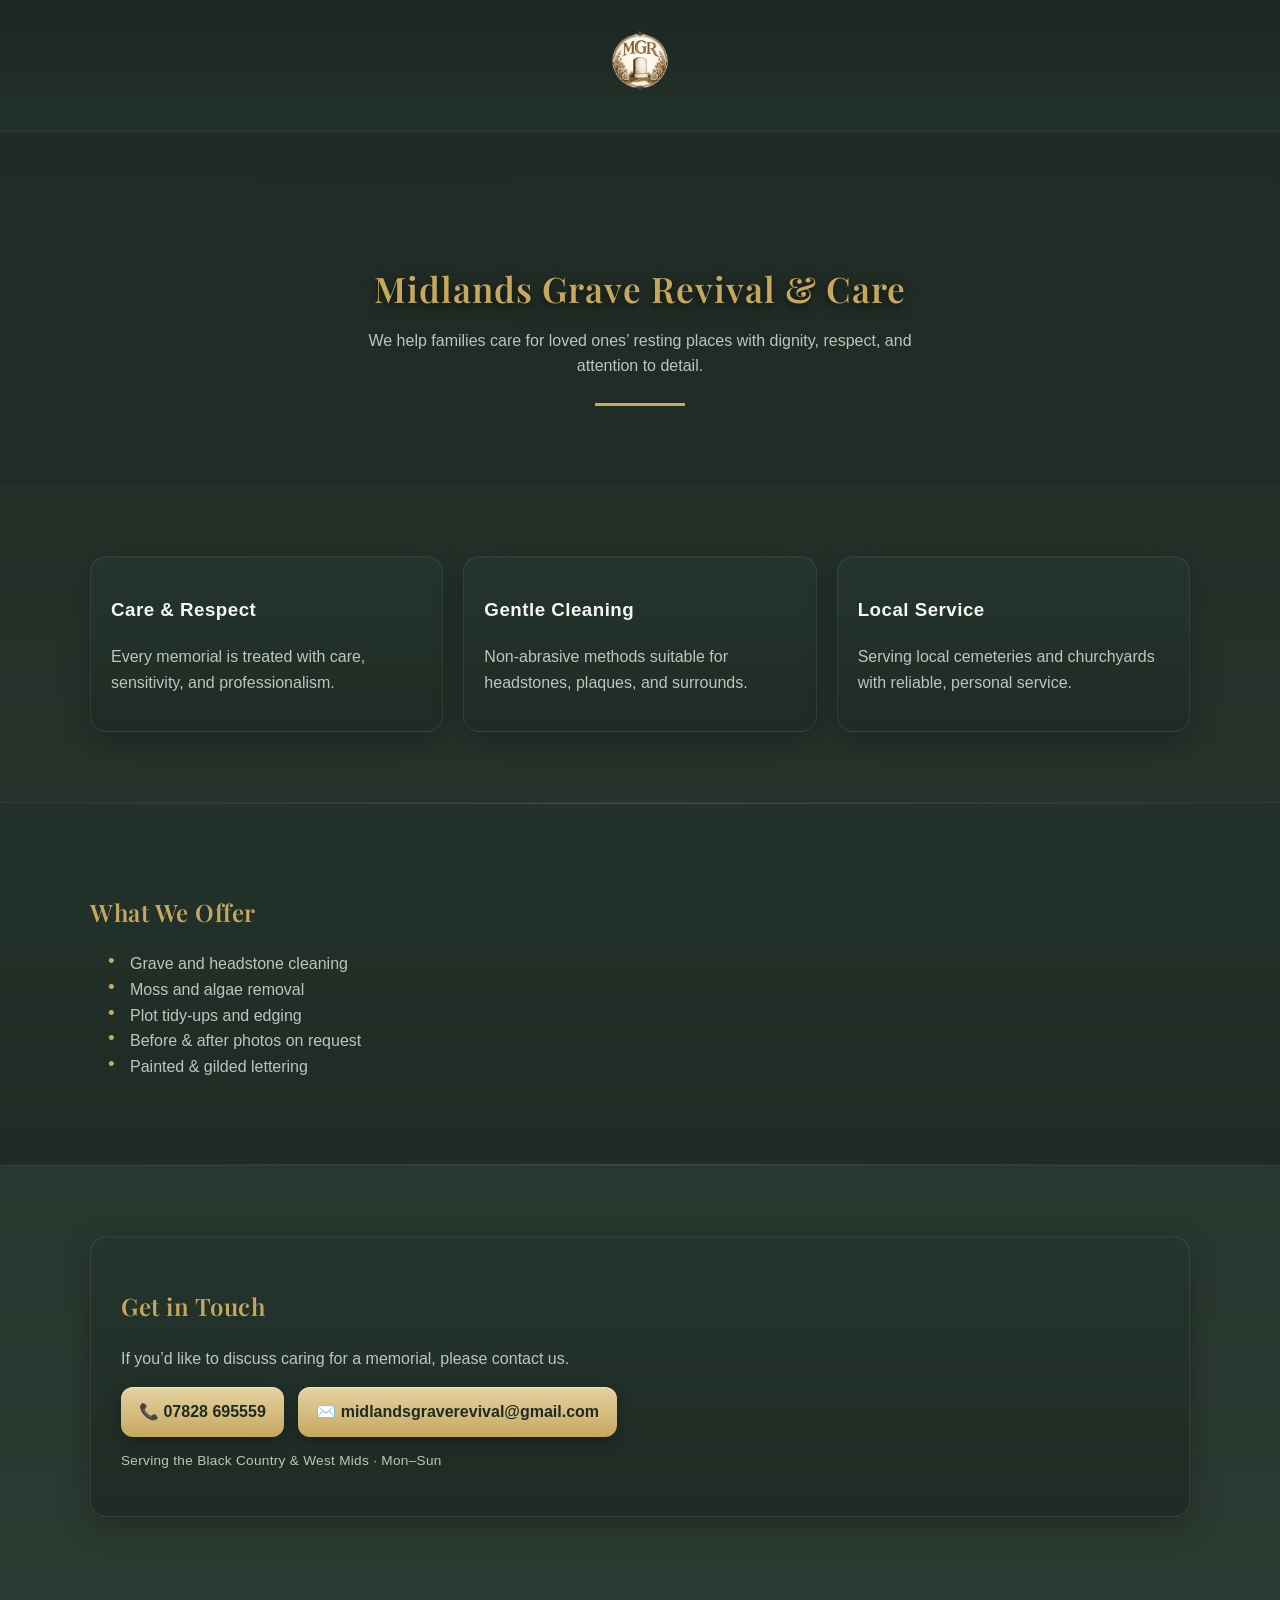
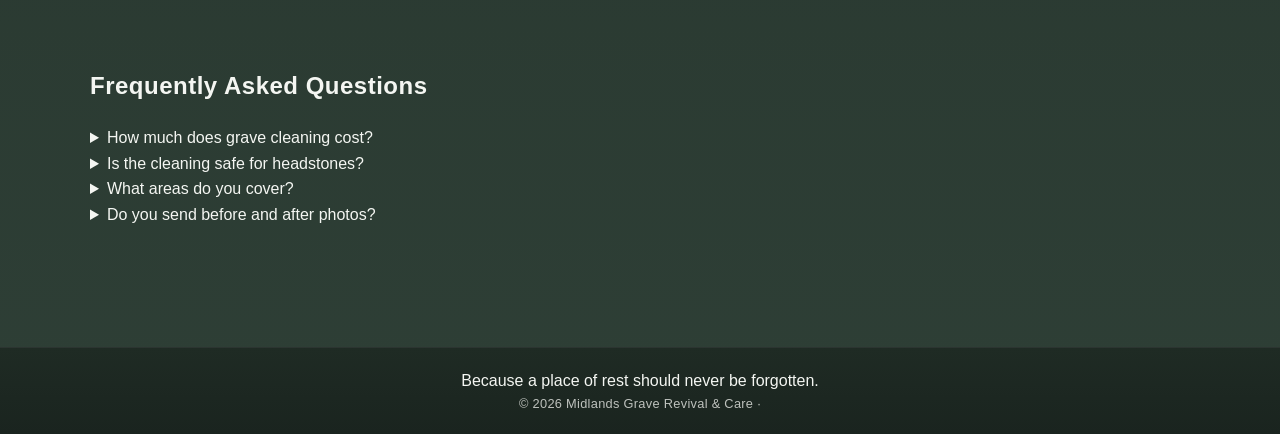
==== index.html @ 381cb556 "Update index.html" ====
<!doctype html>
<html lang="en">
  <link rel="preconnect" href="https://fonts.googleapis.com">
<link rel="preconnect" href="https://fonts.gstatic.com" crossorigin>
<link href="https://fonts.googleapis.com/css2?family=Playfair+Display:wght@500;600;700&display=swap" rel="stylesheet">
<head>
  <meta charset="utf-8" />
  <meta name="viewport" content="width=device-width, initial-scale=1" />
  
  <meta name="description" content="Respectful grave and headstone cleaning. Caring for memorials with dignity and care." />
  <link rel="stylesheet" href="style.css" />
  <!-- Google tag (gtag.js) -->
<script async src="https://www.googletagmanager.com/gtag/js?id=AW-18109177491">
</script>
<script>
  window.dataLayer = window.dataLayer || [];
  function gtag(){dataLayer.push(arguments);}
  gtag('js', new Date());

  gtag('config', 'AW-18109177491');
</script>
</head>

<body>

<header class="site-header">
  <div class="container header-inner">
    <div class="brand">
  <div class="brand-text brand-with-logo">
    <img src="assets/mgr-logo.png.PNG" alt="Midlands Grave Revival logo" class="brand-logo">
  </div>
</div>
        
      </div>
    </div>
  </div>
</header>

<section class="hero">
  <div class="container">
    <h1>Midlands Grave Revival & Care</h1>
    <p class="lead">
      We help families care for loved ones’ resting places with dignity, respect, and attention to detail.
    </p>
  </div>
</section>

</body>
</html>
</section>
<section class="section">
  <div class="container grid-3">
    <div class="card">
      <h3>Care & Respect</h3>
      <p>Every memorial is treated with care, sensitivity, and professionalism.</p>
    </div>
    <div class="card">
      <h3>Gentle Cleaning</h3>
      <p>Non-abrasive methods suitable for headstones, plaques, and surrounds.</p>
    </div>
    <div class="card">
      <h3>Local Service</h3>
      <p>Serving local cemeteries and churchyards with reliable, personal service.</p>
    </div>
  </div>
</section>

<section class="section section-alt">
  <div class="container">
    <h2>What We Offer</h2>
    <ul class="list">
     
  
  <li>Grave and headstone cleaning</li>
  <li>Moss and algae removal</li>
  <li>Plot tidy-ups and edging</li>
  <li>Before & after photos on request</li>
  <li>Painted &amp; gilded lettering</li>
</ul>
    
</div>
    
  </div>
</section>

<section id="contact" class="section">
  <div class="container contact-card">
    <h2>Get in Touch</h2>
    <p>If you’d like to discuss caring for a memorial, please contact us.</p>

    <a href="tel:07828695559" class="btn btn-call">📞 07828 695559</a>
<a href="mailto:midlandsgraverevival@gmail.com" class="btn btn-email">✉️ midlandsgraverevival@gmail.com</a>







    <p class="small">
Serving the Black Country & West Mids · Mon–Sun
</p>
  </div>
</section>

<section class="faq">
  <div class="container">
    <h2>Frequently Asked Questions</h2>

    <details>
      <summary>How much does grave cleaning cost?</summary>
      <p>
        Prices depend on size, condition, and location. 
        Send a photo by WhatsApp or email for a quick, no-obligation quote.
      </p>
    </details>

    <details>
      <summary>Is the cleaning safe for headstones?</summary>
      <p>
        Yes. We use gentle, non-abrasive methods suitable for most stone types,
        and we always assess condition before starting.
      </p>
    </details>

    <details>
      <summary>What areas do you cover?</summary>
      <p>
        We cover the whole of the West Midlands.
      </p>
    </details>

    <details>
      <summary>Do you send before and after photos?</summary>
      <p>
        Yes. We always provide before and after photos so you can see the results clearly.
      </p>
    </details>
  </div>
</section>




<footer class="site-footer">
  <div class="container footer-inner">
    <div class="footer-brand">Because a place of rest should never be forgotten.</div>
<div class="footer-small">
  &copy; 2026 Midlands Grave Revival &amp; Care · 
</div>
  </div>
</footer>

</body>
</html>
---- style.css ----
:root{
  --bg:#0b0f14;
  --panel:#111823;
  --text:#ffffff;
  --muted:rgba(255,255,255,.75);
  --line:rgba(255,255,255,.08);
  --accent:#c9b37e;
  --radius:16px;
}

*{box-sizing:border-box}
html,body{margin:0}

body{
  font-family:-apple-system,BlinkMacSystemFont,"Segoe UI",Inter,Roboto,Arial,sans-serif;
  background:linear-gradient(180deg,#0b0f14,#090d12);
  color:var(--text);
  line-height:1.6;
}

.container{
  width:min(1100px,calc(100% - 40px));
  margin:0 auto;
}

.site-header{
  position:sticky;
  top:0;
  background:#121826;
  border-bottom:1px solid var(--line);
  z-index:10;
}

.brand-name{
  font-family: "Playfair Display", serif;
  font-weight: 700;
  font-size: 1.45rem;
  letter-spacing: 1.5px;
  text-transform: uppercase;
  color: var(--accent);
}

.brand-tag{
  font-size:.85rem;
  color:var(--muted);
}

.hero{
  padding:100px 0 80px;
  text-align:center;
  background:
    linear-gradient(
      rgba(0,0,0,0.65),
      rgba(0,0,0,0.75)
    ),
    url("https://www.dropbox.com/scl/fi/tnfgrare1ub5ucsfy6676/Photo-06-01-2026-15-43-10.png?rlkey=ayu4b2r59ulzyxxrw15z8art6&raw=1");
  background-size: cover;
  background-position: center;
  background-repeat: no-repeat;
}

.hero h1{
  font-size:2.2rem;
  margin-bottom:10px;
}

.lead{
  color:var(--muted);
  max-width:600px;
  margin:0 auto;
}

.section{
  padding:60px 0;
}

.section-alt{
  background:rgba(255,255,255,.02);
  border-top:1px solid var(--line);
  border-bottom:1px solid var(--line);
}

.grid-3{
  display:grid;
  gap:20px;
  grid-template-columns:repeat(auto-fit,minmax(240px,1fr));
}

.card{
  background:var(--panel);
  border:1px solid var(--line);
  border-radius:var(--radius);
  padding:20px;
}

.list{
  padding-left:18px;
}

.contact-card{
  background:var(--panel);
  border-radius:var(--radius);
  padding:30px;
  border:1px solid var(--line);
}

.contact-lines a{
  display:block;
  margin:10px 0;
  color:#fff;
  text-decoration:none;
}

.small{
  color:var(--muted);
  font-size:.85rem;
}

.site-footer{
  border-top:1px solid var(--line);
  padding:20px 0;
  text-align:center;
}

.footer-small{
  color:var(--muted);
  font-size:.8rem;
}

.btn{
  display:inline-block;
  padding:10px 16px;
  border-radius:999px;
  text-decoration:none;
  font-weight:600;
}

.btn-primary{
  background:var(--accent);
  color:#121212;
}

.btn-call {
  background: #1e7f34;
  color: #fff;
  padding: 12px 18px;
  border-radius: 6px;
  text-decoration: none;
  font-weight: 600;
  display: inline-block;
  margin-right: 10px;
}

.btn-email {
  background: #555;
  color: #fff;
  padding: 12px 18px;
  border-radius: 6px;
  text-decoration: none;
  font-weight: 600;
  display: inline-block;
}

/* FAQ spacing fix */
.faq {
  padding-top: 60px;
  padding-bottom: 120px;
}

header h1 {
  color: #1f4d5f; /* deep respectful blue */
}

.hero-subtitle {
  color: #ffffff;
  font-weight: 400;
  margin-top: 10px;
}



/* Centre the brand text when it wraps on mobile */
.site-header .brand-text h2{
  text-align: center;
  line-height: 1.1;
}



/* Make the header button match the brand tone */
.site-header .btn{
  background: #c6a75e;
  color: #0b0f14;
  font-weight: 600;
  border-radius: 14px;  /* less 'bubble', more premium */
  padding: 10px;
  }
  
/* ===== FIX HEADER LOGO SIZE (STOP IT TAKING OVER) ===== */

.site-header .brand-logo {
  width: 36px;
  height: 36px;
  object-fit: contain;
  flex-shrink: 0;
}

/* Make sure the text stays inline */
.site-header .brand-with-logo {
  display: flex;
  align-items: center;
  gap: 10px;
}

/* ===== CLEAN HEADER LOCKUP (CENTERED) ===== */

.site-header .header-inner {
  display: flex;
  flex-direction: column;
  align-items: center;
  gap: 6px;
  padding: 6px 12px;
}

.site-header .brand-with-logo {
  display: flex;
  flex-direction: column;
  align-items: center;
  text-align: center;
  gap: 6px;
}

.site-header .brand-logo {
  width: 115px;
  height: 115px;
  object-fit: contain;
}

.site-header .hero-subtitle {
  font-size: 1.55rem;
  font-weight: 800;
  line-height: 1.1;
  letter-spacing: 0;
  margin: 0;
}

/* Button sits under neatly */
.site-header .btn,
.site-header .btn-primary {
  width: min(320px, 90%);
  text-align: center;
}


/* ===== Final fixes (safe) ===== */

/* Make top logo larger */
.site-header img {
  height: 110px;       /* bigger logo */
  width: auto;
}

/* WhatsApp button shape to match phone & email */
.whatsapp-btn {
  border-radius: 12px;     /* same family as phone/email */
  padding: 14px 22px;
}

/* ===== Final logo size increase ===== */



header h1 {
  font-size: clamp(1.8rem, 5vw, 2.4rem);
}










/* === TIGHTEN HEADER WITHOUT CHANGING LOGO/TEXT SIZES === */
.site-header .header-inner{
  padding: 8px 16px !important;
  gap: 6px !important;
}

.site-header .brand-with-logo{
  gap: 6px !important;
}

/* stop any random img rules inflating the header */
.site-header img{
  margin: 0 !important;
  padding: 0 !important;
  display: block !important;
}

.site-header h1,
.site-header h2,
.site-header .brand-name{
  font-family:"Playfair Display", serif !important;
  color: var(--accent) !important;
}

/* ===== Logo-matched gold for header brand ===== */
:root{
  --logo-gold: #c6a75e;
}

/* Top header brand name */
.brand-name{
  font-family: "Playfair Display", serif !important;
  font-weight: 700 !important;
  font-size: 1.45rem !important;
  letter-spacing: 1.5px !important;
  text-transform: uppercase !important;
  color: var(--logo-gold) !important;
  text-shadow: 0 1px 0 rgba(0,0,0,0.4) !important;
}


/* ================================
   EARTH + HERITAGE THEME OVERLAY
   (Green + Gold, no blue, no black)
================================ */

/* Core palette */
:root{
  --earth-dark: #1f2b24;     /* deep forest green */
  --earth-mid:  #2e3f36;     /* moss green */
  --earth-soft: #3f564a;     /* soft sage */
  --earth-light:#6f8f7c;     /* lichen green */

  --heritage-gold: #c6a75e;  /* logo gold */
  --heritage-soft:#e6d3a3;   /* soft antique gold */

  --text-main: #f4f6f2;
  --text-soft: rgba(244,246,242,.75);
  --line-soft: rgba(255,255,255,.08);
}

/* Body background */
body{
  background: linear-gradient(180deg, var(--earth-dark), var(--earth-mid));
  color: var(--text-main);
}

/* Header */
.site-header{
  background: linear-gradient(180deg, #1c2621, #22322a);
  border-bottom: 1px solid var(--line-soft);
}

/* Brand name */
.brand-name{
  font-family: "Playfair Display", serif !important;
  font-weight: 700 !important;
  letter-spacing: 1.5px !important;
  text-transform: uppercase !important;
  color: var(--heritage-gold) !important;
  text-shadow: 0 1px 0 rgba(0,0,0,.4);
}

/* Hero overlay */
.hero{
  background:
    linear-gradient(
      rgba(31,43,36,.75),
      rgba(31,43,36,.85)
    ),
    url("https://www.dropbox.com/scl/fi/tnfgrare1ub5ucsfy6676/Photo-06-01-2026-15-43-10.png?rlkey=ayu4b2r59ulzyxxrw15z8art6&raw=1");
  background-size: cover;
  background-position: center;
}

/* Cards / panels */
.card,
.contact-card{
  background: linear-gradient(180deg, #24352d, #1f2b24);
  border: 1px solid var(--line-soft);
}

/* Sections */
.section-alt{
  background: linear-gradient(180deg, #22322a, #1f2b24);
  border-top: 1px solid var(--line-soft);
  border-bottom: 1px solid var(--line-soft);
}

/* Buttons */
.btn-primary{
  background: linear-gradient(180deg, var(--heritage-soft), var(--heritage-gold));
  color: #1f2b24;
  font-weight: 700;
}

.btn-call{
  background: #2f6b4f;   /* natural green */
  color: #ffffff;
}

.btn-email{
  background: #4a5a52;   /* slate green */
  color: #ffffff;
}

/* Footer */
.site-footer{
  background: #1f2b24;
  border-top: 1px solid var(--line-soft);
}

.footer-small{
  color: var(--text-soft);
}

/* Text tones */
.lead,
.small,
.brand-tag{
  color: var(--text-soft);
}


/* ===== Match contact buttons to heritage gold ===== */

.btn-call,
.btn-email,
.btn-primary{
  background: linear-gradient(
    180deg,
    #e6d3a3,
    #c6a75e
  ) !important;
  color: #1f2b24 !important;
  font-weight: 700 !important;
  border-radius: 12px;
  border: none;
}

/* Hover (subtle, respectful) */
.btn-call:hover,
.btn-email:hover,
.btn-primary:hover{
  filter: brightness(1.05);
}

/* ================================
   FINAL POLISH – MEMORIAL FINISH
================================ */

/* 1️⃣ Slight global softness (less harsh edges) */
body{
  -webkit-font-smoothing: antialiased;
  text-rendering: optimizeLegibility;
}

/* 2️⃣ Improve spacing rhythm */
.section{
  padding: 70px 0;
}

/* 3️⃣ Headings feel carved, not loud */
h1, h2, h3{
  letter-spacing: .5px;
}

/* 4️⃣ Hero headline refinement */
.hero h1{
  font-family: "Playfair Display", serif;
  font-weight: 600;
  letter-spacing: 1px;
  color: var(--heritage-gold);
}

/* 5️⃣ Cards feel heavier / grounded */
.card,
.contact-card{
  box-shadow:
    0 10px 30px rgba(0,0,0,.25),
    inset 0 1px 0 rgba(255,255,255,.04);
}

/* 6️⃣ Subtle divider lines (stone feel) */
.section-alt{
  position: relative;
}
.section-alt::before,
.section-alt::after{
  content:"";
  position:absolute;
  left:0;
  right:0;
  height:1px;
  background: linear-gradient(
    to right,
    transparent,
    rgba(255,255,255,.15),
    transparent
  );
}
.section-alt::before{ top:0; }
.section-alt::after{ bottom:0; }

/* 7️⃣ Buttons feel pressed, not flat */
.btn-call,
.btn-email,
.whatsapp-btn,
.btn-primary{
  box-shadow:
    0 6px 16px rgba(0,0,0,.25),
    inset 0 1px 0 rgba(255,255,255,.35);
  transition: all .2s ease;
}

.btn-call:hover,
.btn-email:hover,
.whatsapp-btn:hover,
.btn-primary:hover{
  transform: translateY(-1px);
}

/* 8️⃣ Footer feels finished, not abrupt */
.site-footer{
  background: linear-gradient(
    180deg,
    #1f2b24,
    #1a241f
  );
}

/* 9️⃣ Small text is calmer */
.small,
.footer-small{
  letter-spacing: .3px;
}

/* 🔟 Prevent over-bright whites */
p, li{
  color: var(--text-soft);
}

/* ===== HERO TEXT READABILITY ===== */
.hero h1 {
  text-shadow: 0 3px 8px rgba(0,0,0,0.6);
}

/* ===== HERO GOLD DIVIDER ===== */
.hero::after {
  content: "";
  display: block;
  height: 3px;
  width: 90px;
  background: var(--heritage-gold);
  margin: 24px auto 0;
}

/* ===== SECTION HEADINGS ===== */
.hero h1,
.section h2 {
  font-family: "Playfair Display", serif;
  font-weight: 600;
  color: var(--heritage-gold);
}

/* ===== GOLD SERVICE BULLETS ===== */
ul li {
  list-style: none;
  padding-left: 22px;
  position: relative;
}

ul li::before {
  content: "•";
  position: absolute;
  left: 0;
  color: var(--heritage-gold);
  font-size: 1.2rem;
  line-height: 1;
}

/* ===== CONTACT SECTION POLISH ===== */
.contact-lines a {
  padding: 12px 0;
  font-weight: 600;
  color: var(--heritage-gold);
}

/* ===== GALLERY (FOR LATER IMAGES) ===== */
.gallery img {
  border-radius: 12px;
  box-shadow: 0 8px 24px rgba(0,0,0,0.3);
  object-fit: cover;
  width: 100%;
  height: auto;
}

/* ===== MAKE HEADER LOGO BIGGER ===== */

.site-header img{
  width: 230px;      /* increase size */
  max-width: 100vw;   /* safe on mobile */
  height: auto;
  margin: 0 auto;
  display: block;
}

/* Give the header a bit more breathing room */
.site-header .header-inner{
  padding: 28px 16px;
}

.gallery-preview {
  padding: 80px 20px;
  text-align: center;
}

.gallery-preview-content {
  max-width: 700px;
  margin: 0 auto;
}

.gallery-preview h2 {
  font-size: 2rem;
  margin-bottom: 15px;
}

.gallery-preview p {
  font-size: 1rem;
  margin-bottom: 25px;
}

.gallery-btn {
  display: inline-block;
  padding: 14px 28px;
  text-decoration: none;
  border-radius: 8px;
  font-weight: 600;
  transition: 0.3s ease;
}

.gallery-btn:hover {
  opacity: 0.9;
}

.gallery-header {
  text-align: center;
  padding: 60px 20px 30px;
}

.gallery-grid {
  display: grid;
  grid-template-columns: repeat(auto-fit, minmax(250px, 1fr));
  gap: 15px;
  padding: 20px;
  max-width: 1200px;
  margin: 0 auto 60px;
}

.gallery-grid img {
  width: 100%;
  height: 300px;
  object-fit: cover;
  border-radius: 10px;
  display: block;
}
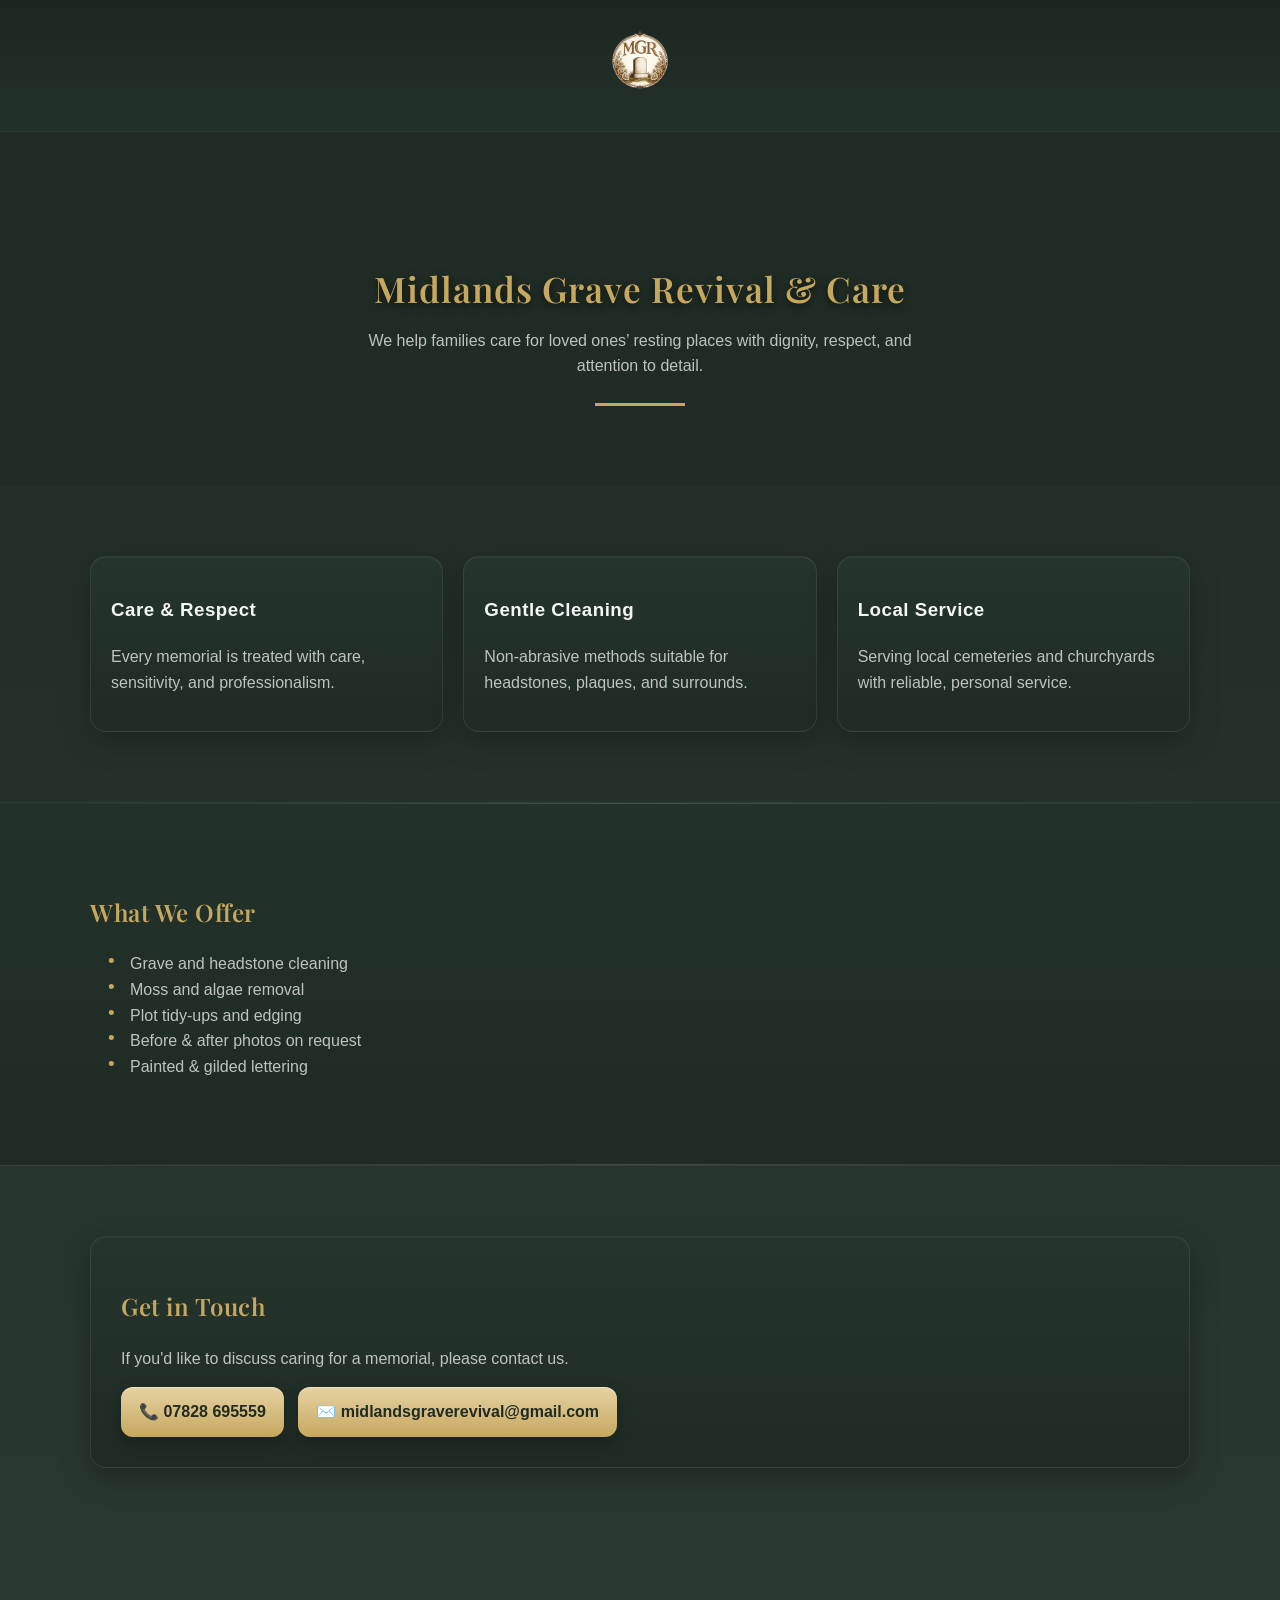
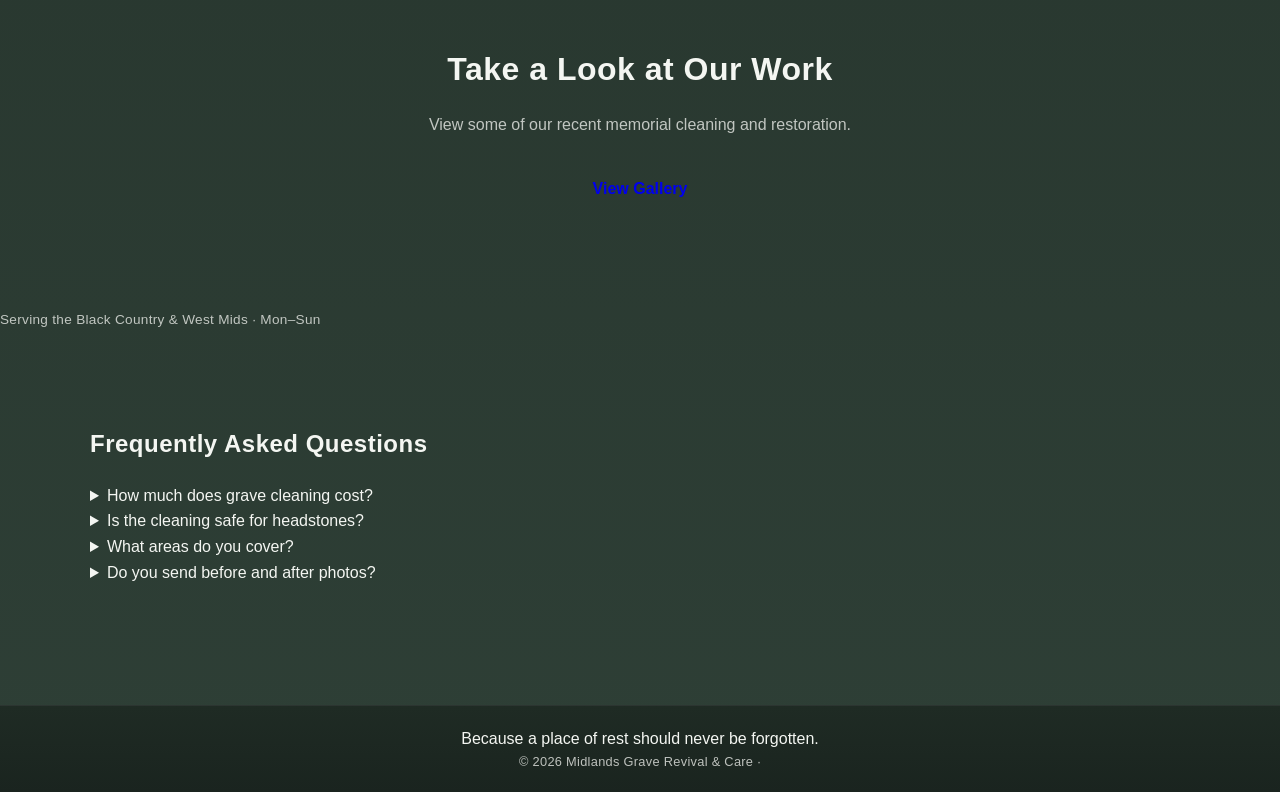
==== commit 156093f7: "Fix contact text and add gallery preview section Updated contact section text and added a gallery pr" ====
--- a/index.html
+++ b/index.html
@@ -86,12 +86,18 @@
 <section id="contact" class="section">
   <div class="container contact-card">
     <h2>Get in Touch</h2>
-    <p>If you’d like to discuss caring for a memorial, please contact us.</p>
+    <p>If you'd like to discuss caring for a memorial, please contact us.</p>
 
     <a href="tel:07828695559" class="btn btn-call">📞 07828 695559</a>
-<a href="mailto:midlandsgraverevival@gmail.com" class="btn btn-email">✉️ midlandsgraverevival@gmail.com</a>
+    <a href="mailto:midlandsgraverevival@gmail.com" class="btn btn-email">✉️ midlandsgraverevival@gmail.com</a>
+  </div>
+</section>
 
-
+<section class="gallery-preview">
+  <h2>Take a Look at Our Work</h2>
+  <p>View some of our recent memorial cleaning and restoration.</p>
+  <a href="gallery.html" class="gallery-btn">View Gallery</a>
+</section>
 
 
 
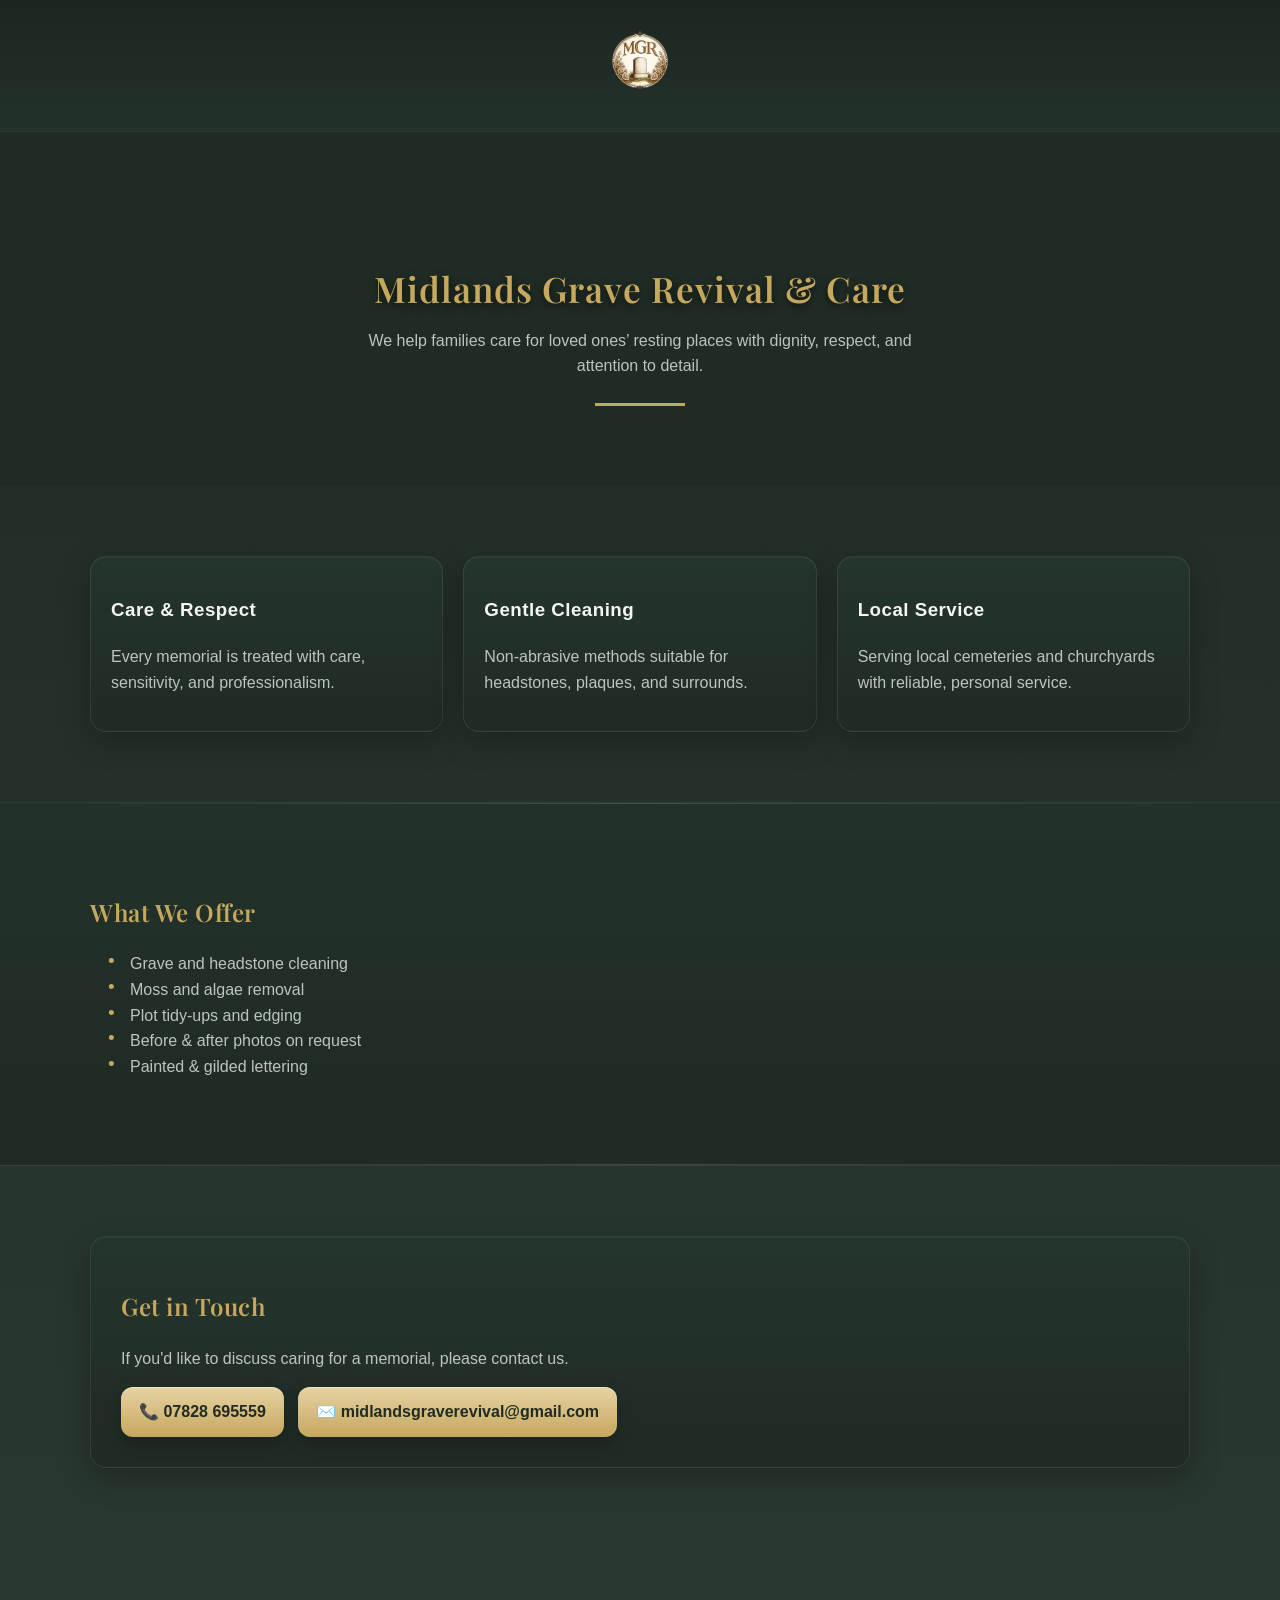
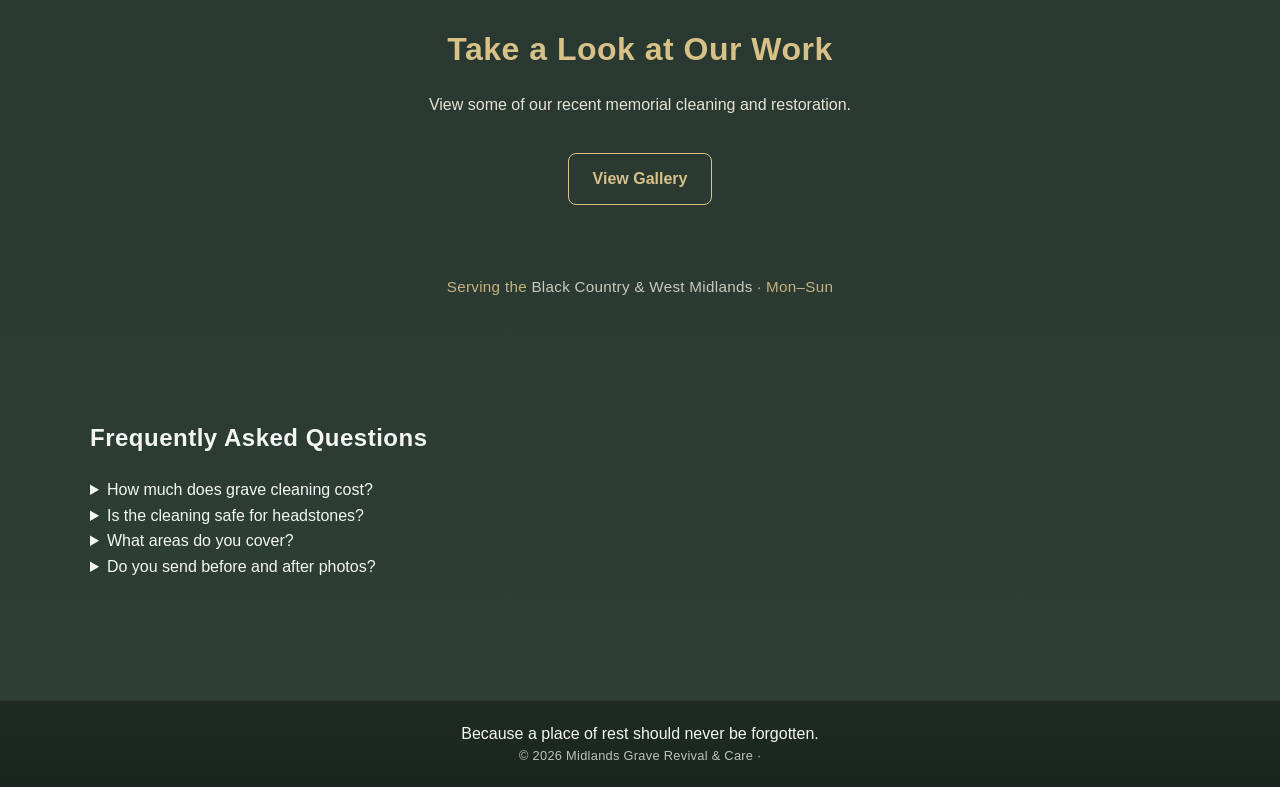
==== commit 888da005: "Update index.html" ====
--- a/index.html
+++ b/index.html
@@ -103,11 +103,7 @@
 
 
 
-    <p class="small">
-Serving the Black Country & West Mids · Mon–Sun
-</p>
-  </div>
-</section>
+    <p class="service-area-line">Serving the <span>Black Country & West Midlands</span> · Mon–Sun</p>
 
 <section class="faq">
   <div class="container">
--- a/style.css
+++ b/style.css
@@ -668,4 +668,97 @@
   object-fit: cover;
   border-radius: 10px;
   display: block;
+}
+/* ===== GALLERY POLISH ===== */
+
+.gallery-preview {
+  text-align: center;
+  padding: 60px 20px;
+}
+
+.gallery-preview h2 {
+  color: #d8c089;
+  font-size: 2rem;
+  margin-bottom: 12px;
+}
+
+.gallery-preview p {
+  color: #e7e2d6;
+  margin-bottom: 22px;
+}
+
+.gallery-header {
+  text-align: center;
+  padding: 70px 20px 35px;
+}
+
+.gallery-header h1 {
+  color: #d8c089;
+  font-size: 3rem;
+  font-weight: 600;
+  margin-bottom: 14px;
+  letter-spacing: 0.5px;
+}
+
+.gallery-header p {
+  color: #e7e2d6;
+  font-size: 1.15rem;
+  margin-bottom: 10px;
+}
+
+.gallery-btn {
+  display: inline-block;
+  padding: 12px 24px;
+  margin-top: 14px;
+  border: 1px solid #d8c089;
+  border-radius: 8px;
+  color: #d8c089;
+  text-decoration: none;
+  font-weight: 600;
+  transition: all 0.25s ease;
+}
+
+.gallery-btn:hover {
+  background: #d8c089;
+  color: #173325;
+}
+
+.gallery-grid {
+  max-width: 1200px;
+  margin: 0 auto 70px;
+  padding: 20px;
+  display: grid;
+  grid-template-columns: repeat(auto-fit, minmax(280px, 1fr));
+  gap: 22px;
+}
+
+.gallery-grid img {
+  width: 100%;
+  height: 320px;
+  object-fit: cover;
+  display: block;
+  border-radius: 12px;
+  border: 1px solid rgba(216, 192, 137, 0.28);
+  box-shadow: 0 10px 25px rgba(0, 0, 0, 0.22);
+  background: #12281d;
+  transition: transform 0.25s ease, box-shadow 0.25s ease;
+}
+
+.gallery-grid img:hover {
+  transform: translateY(-4px);
+  box-shadow: 0 14px 30px rgba(0, 0, 0, 0.3);
+}
+
+.service-area-line {
+  text-align: center;
+  font-size: 0.95rem;
+  color: #d8c089;
+  opacity: 0.9;
+  margin: 10px 0 40px;
+  letter-spacing: 0.3px;
+}
+
+.service-area-line span {
+  color: #e7e2d6;
+  opacity: 0.95;
 }
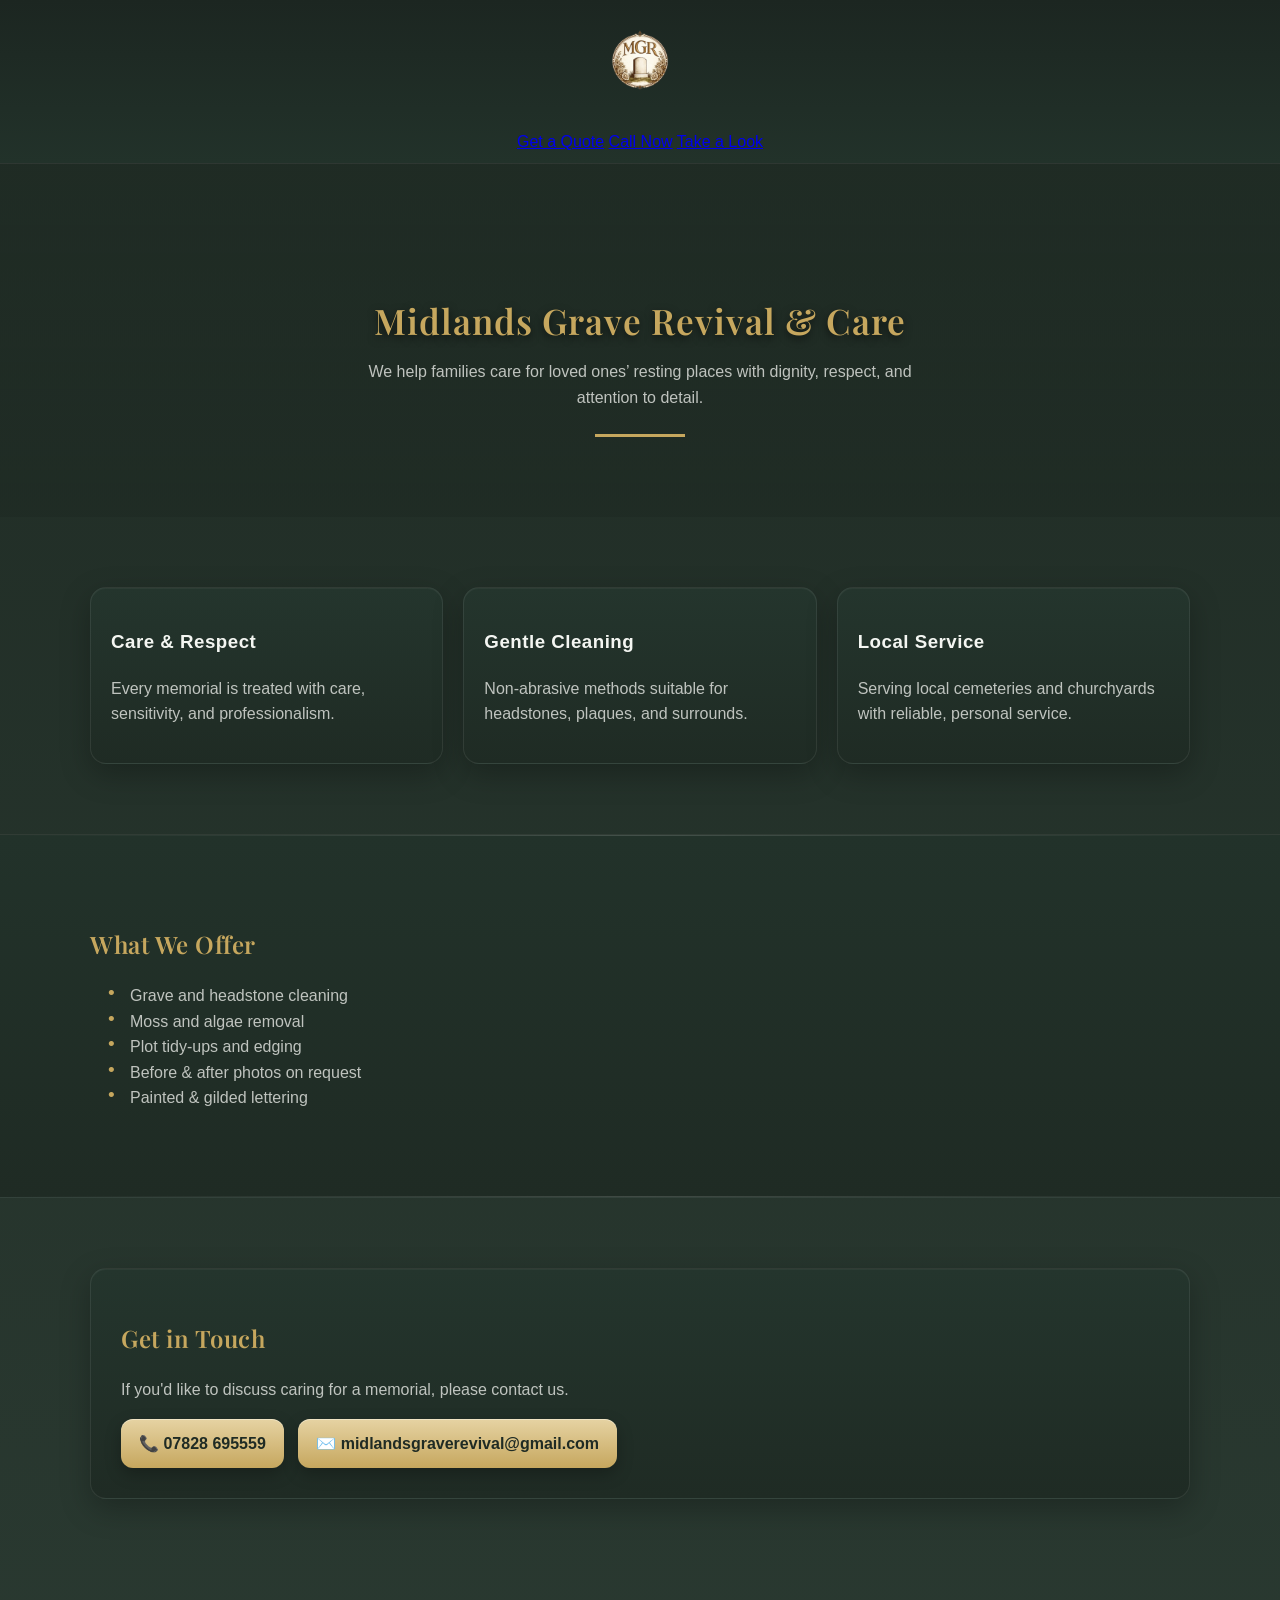
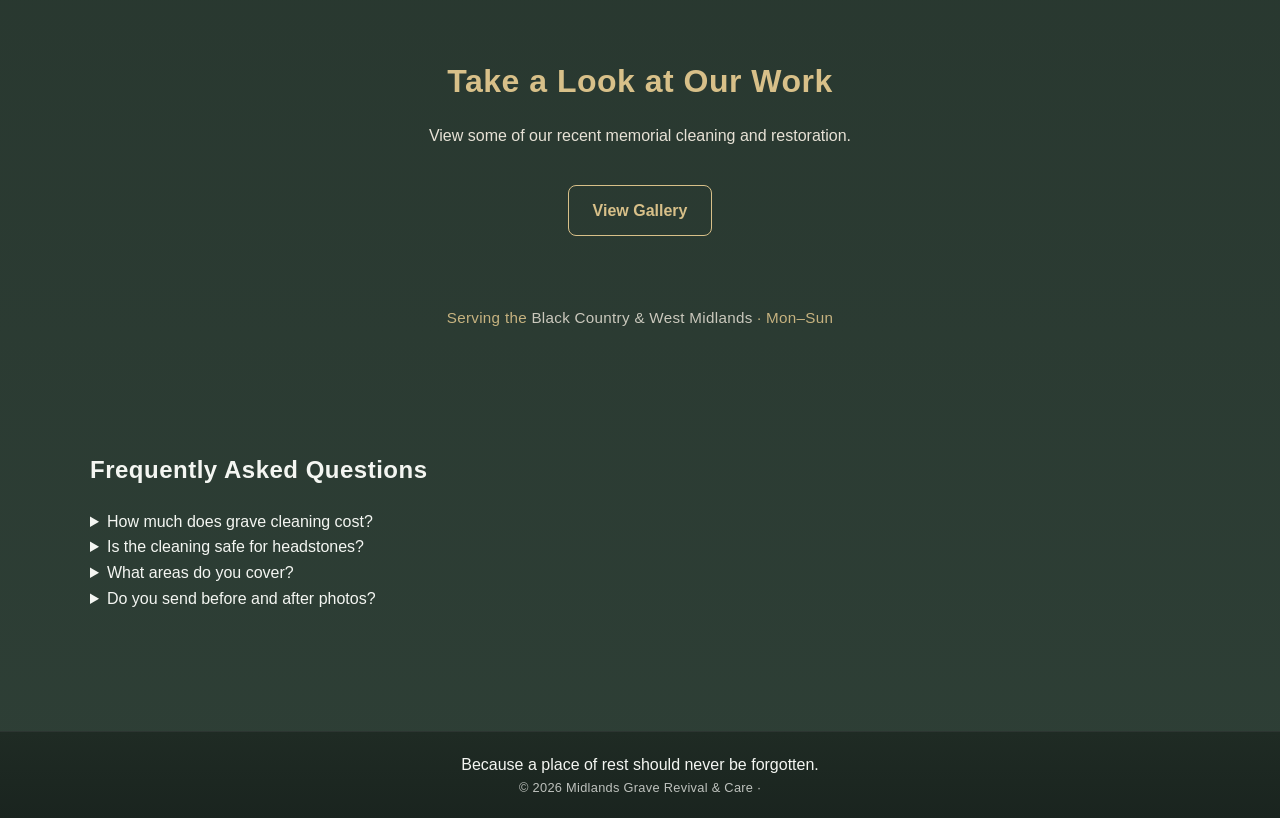
==== commit 30006bfb: "Update index.html" ====
--- a/index.html
+++ b/index.html
@@ -30,7 +30,13 @@
     <img src="assets/mgr-logo.png.PNG" alt="Midlands Grave Revival logo" class="brand-logo">
   </div>
 </div>
-        
+        <div class="hero-buttons">
+  <a href="https://wa.me/447828695559" class="hero-btn gold-btn">Get a Quote</a>
+
+  <a href="tel:07828695559" class="hero-btn outline-btn">Call Now</a>
+
+  <a href="gallery.html" class="hero-btn outline-btn">Take a Look</a>
+</div>
       </div>
     </div>
   </div>
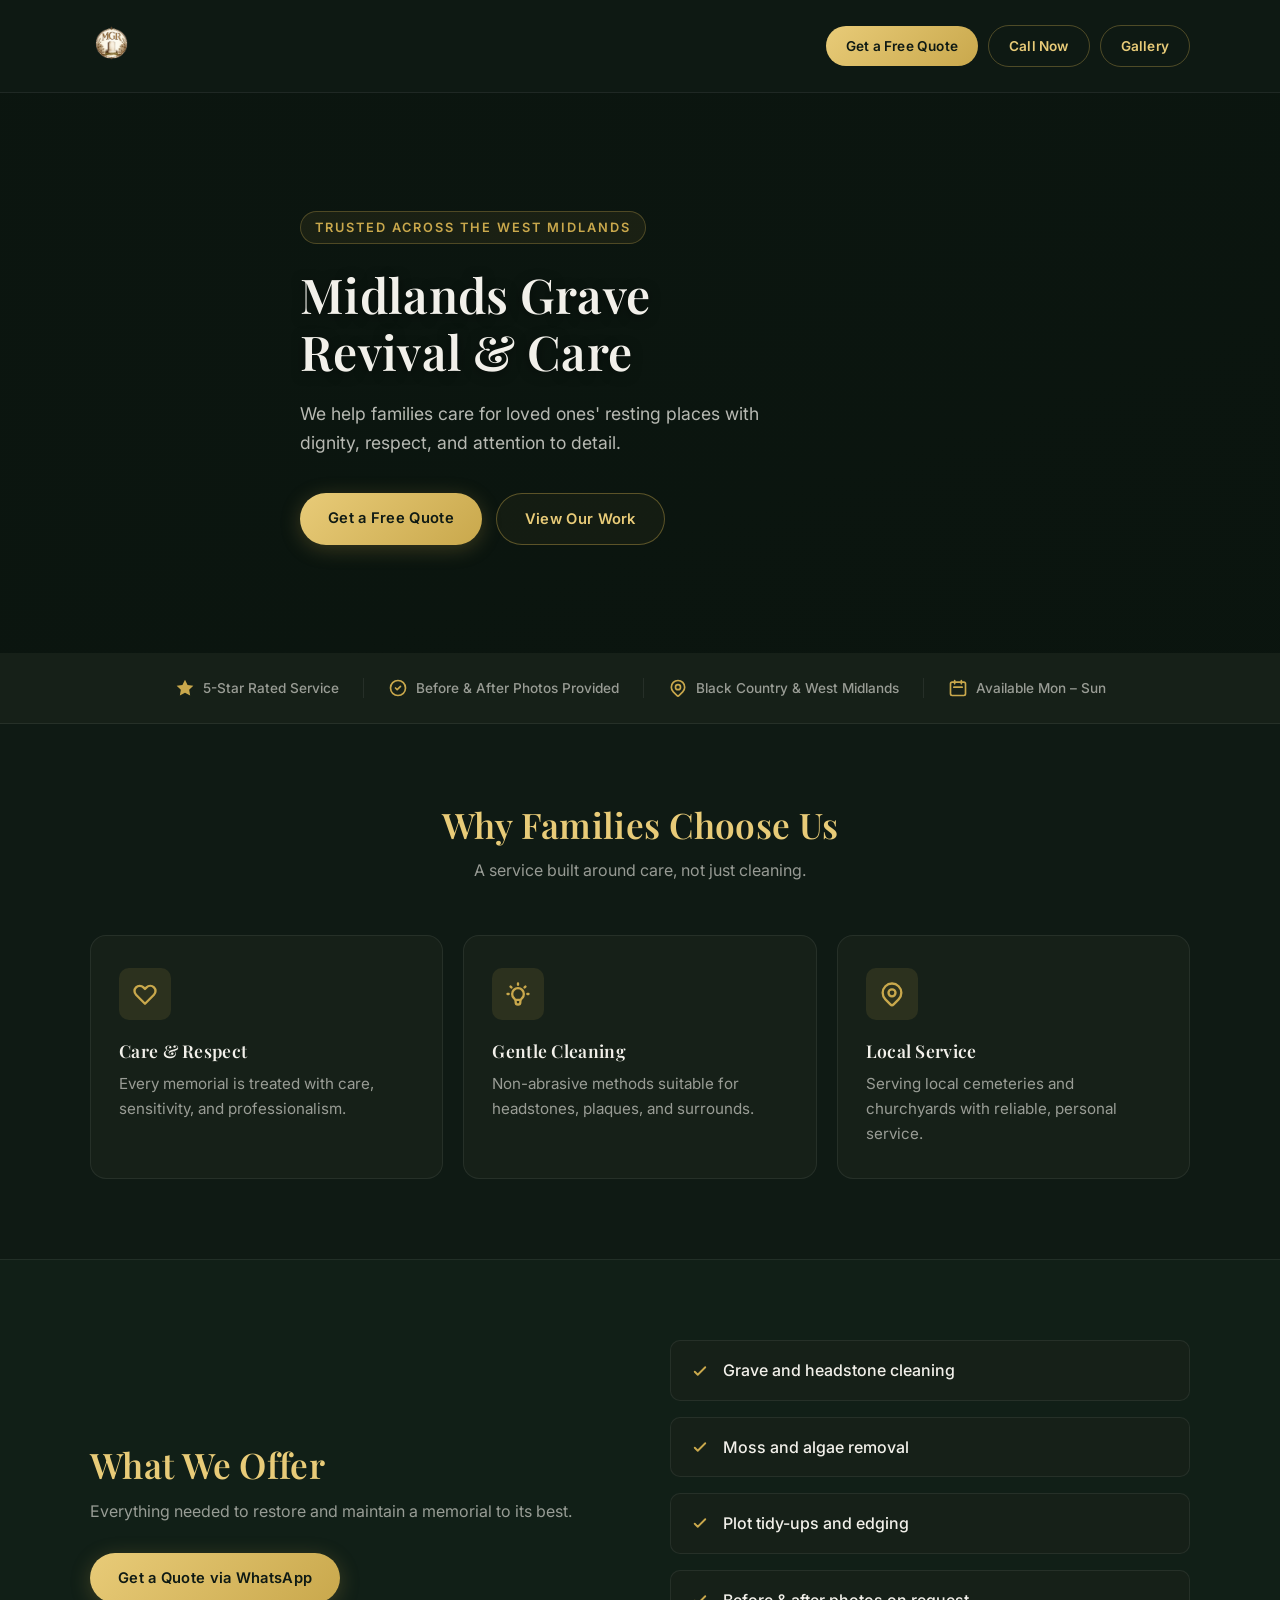
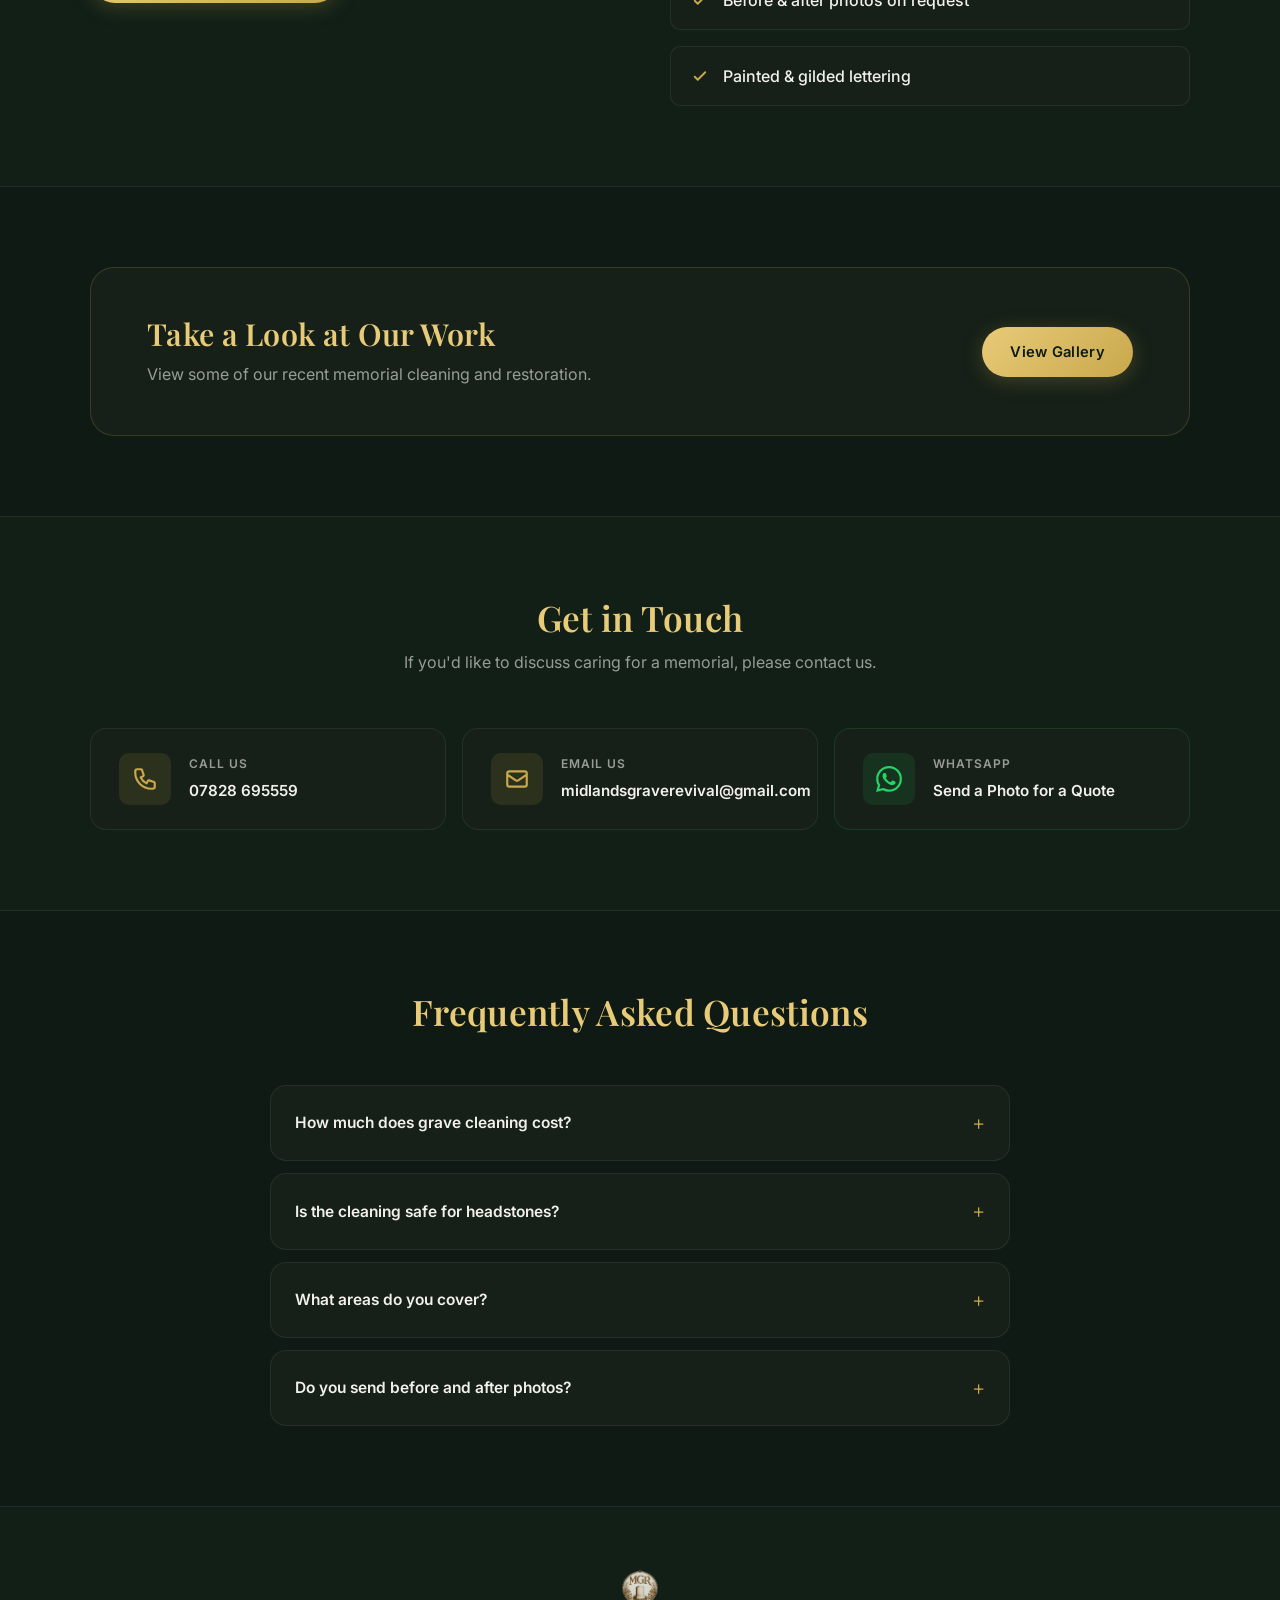
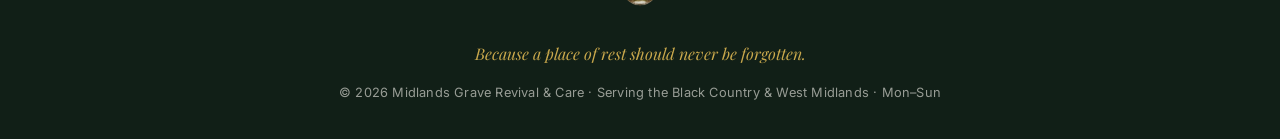
==== commit 72eb9f40: "Redesign site with sleek modern layout — same content, premium feel Full rewrite of index.html, gall" ====
--- a/index.html
+++ b/index.html
@@ -1,163 +1,228 @@
-<!doctype html>
+<!DOCTYPE html>
 <html lang="en">
-  <link rel="preconnect" href="https://fonts.googleapis.com">
-<link rel="preconnect" href="https://fonts.gstatic.com" crossorigin>
-<link href="https://fonts.googleapis.com/css2?family=Playfair+Display:wght@500;600;700&display=swap" rel="stylesheet">
 <head>
   <meta charset="utf-8" />
   <meta name="viewport" content="width=device-width, initial-scale=1" />
-  
-  <meta name="description" content="Respectful grave and headstone cleaning. Caring for memorials with dignity and care." />
+  <title>Midlands Grave Revival & Care | Headstone & Grave Cleaning</title>
+  <meta name="description" content="Respectful grave and headstone cleaning. Caring for memorials with dignity and care across the Black Country & West Midlands." />
+  <link rel="preconnect" href="https://fonts.googleapis.com">
+  <link rel="preconnect" href="https://fonts.gstatic.com" crossorigin>
+  <link href="https://fonts.googleapis.com/css2?family=Playfair+Display:wght@500;600;700&family=Inter:wght@400;500;600;700&display=swap" rel="stylesheet">
   <link rel="stylesheet" href="style.css" />
-  <!-- Google tag (gtag.js) -->
-<script async src="https://www.googletagmanager.com/gtag/js?id=AW-18109177491">
-</script>
-<script>
-  window.dataLayer = window.dataLayer || [];
-  function gtag(){dataLayer.push(arguments);}
-  gtag('js', new Date());
-
-  gtag('config', 'AW-18109177491');
-</script>
+  <script async src="https://www.googletagmanager.com/gtag/js?id=AW-18109177491"></script>
+  <script>
+    window.dataLayer = window.dataLayer || [];
+    function gtag(){dataLayer.push(arguments);}
+    gtag('js', new Date());
+    gtag('config', 'AW-18109177491');
+  </script>
 </head>
-
 <body>
 
-<header class="site-header">
-  <div class="container header-inner">
-    <div class="brand">
-  <div class="brand-text brand-with-logo">
-    <img src="assets/mgr-logo.png.PNG" alt="Midlands Grave Revival logo" class="brand-logo">
+  <!-- ── HEADER ── -->
+  <header class="site-header">
+    <div class="container header-inner">
+      <a href="index.html" class="brand-link">
+        <img src="assets/mgr-logo.png.PNG" alt="Midlands Grave Revival logo" class="brand-logo">
+      </a>
+      <nav class="header-nav">
+        <a href="https://wa.me/447828695559" class="nav-btn nav-btn--gold">Get a Free Quote</a>
+        <a href="tel:07828695559" class="nav-btn nav-btn--outline">Call Now</a>
+        <a href="gallery.html" class="nav-btn nav-btn--outline">Gallery</a>
+      </nav>
+    </div>
+  </header>
+
+  <!-- ── HERO ── -->
+  <section class="hero">
+    <div class="hero-overlay"></div>
+    <div class="container hero-content">
+      <span class="hero-eyebrow">Trusted Across the West Midlands</span>
+      <h1 class="hero-title">Midlands Grave Revival&nbsp;&amp;&nbsp;Care</h1>
+      <p class="hero-lead">We help families care for loved ones' resting places with dignity, respect, and attention to detail.</p>
+      <div class="hero-actions">
+        <a href="https://wa.me/447828695559" class="btn btn--gold">Get a Free Quote</a>
+        <a href="gallery.html" class="btn btn--ghost">View Our Work</a>
+      </div>
+    </div>
+  </section>
+
+  <!-- ── TRUST BAR ── -->
+  <div class="trust-bar">
+    <div class="container trust-inner">
+      <div class="trust-item">
+        <svg width="20" height="20" fill="none" viewBox="0 0 24 24"><path d="M12 2l3.09 6.26L22 9.27l-5 4.87 1.18 6.88L12 17.77l-6.18 3.25L7 14.14 2 9.27l6.91-1.01L12 2z" fill="currentColor"/></svg>
+        <span>5-Star Rated Service</span>
+      </div>
+      <div class="trust-divider"></div>
+      <div class="trust-item">
+        <svg width="20" height="20" fill="none" viewBox="0 0 24 24"><path d="M9 12l2 2 4-4M21 12a9 9 0 11-18 0 9 9 0 0118 0z" stroke="currentColor" stroke-width="2" stroke-linecap="round" stroke-linejoin="round"/></svg>
+        <span>Before &amp; After Photos Provided</span>
+      </div>
+      <div class="trust-divider"></div>
+      <div class="trust-item">
+        <svg width="20" height="20" fill="none" viewBox="0 0 24 24"><path d="M17.657 16.657L13.414 20.9a2 2 0 01-2.827 0l-4.244-4.243a8 8 0 1111.314 0z" stroke="currentColor" stroke-width="2" stroke-linecap="round"/><path d="M15 11a3 3 0 11-6 0 3 3 0 016 0z" stroke="currentColor" stroke-width="2" stroke-linecap="round"/></svg>
+        <span>Black Country &amp; West Midlands</span>
+      </div>
+      <div class="trust-divider"></div>
+      <div class="trust-item">
+        <svg width="20" height="20" fill="none" viewBox="0 0 24 24"><path d="M8 7V3m8 4V3m-9 8h10M5 21h14a2 2 0 002-2V7a2 2 0 00-2-2H5a2 2 0 00-2 2v12a2 2 0 002 2z" stroke="currentColor" stroke-width="2" stroke-linecap="round" stroke-linejoin="round"/></svg>
+        <span>Available Mon – Sun</span>
+      </div>
+    </div>
   </div>
-</div>
-        <div class="hero-buttons">
-  <a href="https://wa.me/447828695559" class="hero-btn gold-btn">Get a Quote</a>
-
-  <a href="tel:07828695559" class="hero-btn outline-btn">Call Now</a>
-
-  <a href="gallery.html" class="hero-btn outline-btn">Take a Look</a>
-</div>
-      </div>
-    </div>
-  </div>
-</header>
-
-<section class="hero">
-  <div class="container">
-    <h1>Midlands Grave Revival & Care</h1>
-    <p class="lead">
-      We help families care for loved ones’ resting places with dignity, respect, and attention to detail.
-    </p>
-  </div>
-</section>
+
+  <!-- ── WHY US ── -->
+  <section class="section">
+    <div class="container">
+      <div class="section-header">
+        <h2>Why Families Choose Us</h2>
+        <p>A service built around care, not just cleaning.</p>
+      </div>
+      <div class="cards-grid">
+        <div class="card">
+          <div class="card-icon">
+            <svg width="28" height="28" fill="none" viewBox="0 0 24 24"><path d="M4.318 6.318a4.5 4.5 0 016.364 0L12 7.636l1.318-1.318a4.5 4.5 0 016.364 6.364L12 20.364l-7.682-7.682a4.5 4.5 0 010-6.364z" stroke="currentColor" stroke-width="2" stroke-linecap="round" stroke-linejoin="round"/></svg>
+          </div>
+          <h3>Care &amp; Respect</h3>
+          <p>Every memorial is treated with care, sensitivity, and professionalism.</p>
+        </div>
+        <div class="card">
+          <div class="card-icon">
+            <svg width="28" height="28" fill="none" viewBox="0 0 24 24"><path d="M9.663 17h4.673M12 3v1m6.364 1.636l-.707.707M21 12h-1M4 12H3m3.343-5.657l-.707-.707m2.828 9.9a5 5 0 117.072 0l-.548.547A3.374 3.374 0 0014 18.469V19a2 2 0 11-4 0v-.531c0-.895-.356-1.754-.988-2.386l-.548-.547z" stroke="currentColor" stroke-width="2" stroke-linecap="round" stroke-linejoin="round"/></svg>
+          </div>
+          <h3>Gentle Cleaning</h3>
+          <p>Non-abrasive methods suitable for headstones, plaques, and surrounds.</p>
+        </div>
+        <div class="card">
+          <div class="card-icon">
+            <svg width="28" height="28" fill="none" viewBox="0 0 24 24"><path d="M17.657 16.657L13.414 20.9a2 2 0 01-2.827 0l-4.244-4.243a8 8 0 1111.314 0z" stroke="currentColor" stroke-width="2" stroke-linecap="round"/><path d="M15 11a3 3 0 11-6 0 3 3 0 016 0z" stroke="currentColor" stroke-width="2" stroke-linecap="round"/></svg>
+          </div>
+          <h3>Local Service</h3>
+          <p>Serving local cemeteries and churchyards with reliable, personal service.</p>
+        </div>
+      </div>
+    </div>
+  </section>
+
+  <!-- ── SERVICES ── -->
+  <section class="section section--alt">
+    <div class="container services-layout">
+      <div class="services-text">
+        <h2>What We Offer</h2>
+        <p>Everything needed to restore and maintain a memorial to its best.</p>
+        <a href="https://wa.me/447828695559" class="btn btn--gold" style="margin-top:28px">Get a Quote via WhatsApp</a>
+      </div>
+      <ul class="services-list">
+        <li>
+          <svg width="18" height="18" viewBox="0 0 24 24" fill="none"><path d="M5 13l4 4L19 7" stroke="currentColor" stroke-width="2.5" stroke-linecap="round" stroke-linejoin="round"/></svg>
+          Grave and headstone cleaning
+        </li>
+        <li>
+          <svg width="18" height="18" viewBox="0 0 24 24" fill="none"><path d="M5 13l4 4L19 7" stroke="currentColor" stroke-width="2.5" stroke-linecap="round" stroke-linejoin="round"/></svg>
+          Moss and algae removal
+        </li>
+        <li>
+          <svg width="18" height="18" viewBox="0 0 24 24" fill="none"><path d="M5 13l4 4L19 7" stroke="currentColor" stroke-width="2.5" stroke-linecap="round" stroke-linejoin="round"/></svg>
+          Plot tidy-ups and edging
+        </li>
+        <li>
+          <svg width="18" height="18" viewBox="0 0 24 24" fill="none"><path d="M5 13l4 4L19 7" stroke="currentColor" stroke-width="2.5" stroke-linecap="round" stroke-linejoin="round"/></svg>
+          Before &amp; after photos on request
+        </li>
+        <li>
+          <svg width="18" height="18" viewBox="0 0 24 24" fill="none"><path d="M5 13l4 4L19 7" stroke="currentColor" stroke-width="2.5" stroke-linecap="round" stroke-linejoin="round"/></svg>
+          Painted &amp; gilded lettering
+        </li>
+      </ul>
+    </div>
+  </section>
+
+  <!-- ── GALLERY CTA ── -->
+  <section class="section gallery-cta">
+    <div class="container gallery-cta-inner">
+      <div>
+        <h2>Take a Look at Our Work</h2>
+        <p>View some of our recent memorial cleaning and restoration.</p>
+      </div>
+      <a href="gallery.html" class="btn btn--gold">View Gallery</a>
+    </div>
+  </section>
+
+  <!-- ── CONTACT ── -->
+  <section id="contact" class="section section--alt">
+    <div class="container">
+      <div class="section-header">
+        <h2>Get in Touch</h2>
+        <p>If you'd like to discuss caring for a memorial, please contact us.</p>
+      </div>
+      <div class="contact-grid">
+        <a href="tel:07828695559" class="contact-card">
+          <div class="contact-card-icon">
+            <svg width="26" height="26" fill="none" viewBox="0 0 24 24"><path d="M3 5a2 2 0 012-2h3.28a1 1 0 01.948.684l1.498 4.493a1 1 0 01-.502 1.21l-2.257 1.13a11.042 11.042 0 005.516 5.516l1.13-2.257a1 1 0 011.21-.502l4.493 1.498a1 1 0 01.684.949V19a2 2 0 01-2 2h-1C9.716 21 3 14.284 3 6V5z" stroke="currentColor" stroke-width="2" stroke-linecap="round" stroke-linejoin="round"/></svg>
+          </div>
+          <div>
+            <div class="contact-card-label">Call Us</div>
+            <div class="contact-card-value">07828 695559</div>
+          </div>
+        </a>
+        <a href="mailto:midlandsgraverevival@gmail.com" class="contact-card">
+          <div class="contact-card-icon">
+            <svg width="26" height="26" fill="none" viewBox="0 0 24 24"><path d="M3 8l7.89 5.26a2 2 0 002.22 0L21 8M5 19h14a2 2 0 002-2V7a2 2 0 00-2-2H5a2 2 0 00-2 2v10a2 2 0 002 2z" stroke="currentColor" stroke-width="2" stroke-linecap="round" stroke-linejoin="round"/></svg>
+          </div>
+          <div>
+            <div class="contact-card-label">Email Us</div>
+            <div class="contact-card-value">midlandsgraverevival@gmail.com</div>
+          </div>
+        </a>
+        <a href="https://wa.me/447828695559" class="contact-card contact-card--whatsapp">
+          <div class="contact-card-icon">
+            <svg width="26" height="26" viewBox="0 0 24 24" fill="currentColor"><path d="M17.472 14.382c-.297-.149-1.758-.867-2.03-.967-.273-.099-.471-.148-.67.15-.197.297-.767.966-.94 1.164-.173.199-.347.223-.644.075-.297-.15-1.255-.463-2.39-1.475-.883-.788-1.48-1.761-1.653-2.059-.173-.297-.018-.458.13-.606.134-.133.298-.347.446-.52.149-.174.198-.298.298-.497.099-.198.05-.371-.025-.52-.075-.149-.669-1.612-.916-2.207-.242-.579-.487-.5-.669-.51-.173-.008-.371-.01-.57-.01-.198 0-.52.074-.792.372-.272.297-1.04 1.016-1.04 2.479 0 1.462 1.065 2.875 1.213 3.074.149.198 2.096 3.2 5.077 4.487.709.306 1.262.489 1.694.625.712.227 1.36.195 1.871.118.571-.085 1.758-.719 2.006-1.413.248-.694.248-1.289.173-1.413-.074-.124-.272-.198-.57-.347m-5.421 7.403h-.004a9.87 9.87 0 01-5.031-1.378l-.361-.214-3.741.982.998-3.648-.235-.374a9.86 9.86 0 01-1.51-5.26c.001-5.45 4.436-9.884 9.888-9.884 2.64 0 5.122 1.03 6.988 2.898a9.825 9.825 0 012.893 6.994c-.003 5.45-4.437 9.884-9.885 9.884m8.413-18.297A11.815 11.815 0 0012.05 0C5.495 0 .16 5.335.157 11.892c0 2.096.547 4.142 1.588 5.945L.057 24l6.305-1.654a11.882 11.882 0 005.683 1.448h.005c6.554 0 11.89-5.335 11.893-11.893a11.821 11.821 0 00-3.48-8.413z"/></svg>
+          </div>
+          <div>
+            <div class="contact-card-label">WhatsApp</div>
+            <div class="contact-card-value">Send a Photo for a Quote</div>
+          </div>
+        </a>
+      </div>
+    </div>
+  </section>
+
+  <!-- ── FAQ ── -->
+  <section class="section faq-section">
+    <div class="container">
+      <div class="section-header">
+        <h2>Frequently Asked Questions</h2>
+      </div>
+      <div class="faq-list">
+        <details class="faq-item">
+          <summary>How much does grave cleaning cost?</summary>
+          <p>Prices depend on size, condition, and location. Send a photo by WhatsApp or email for a quick, no-obligation quote.</p>
+        </details>
+        <details class="faq-item">
+          <summary>Is the cleaning safe for headstones?</summary>
+          <p>Yes. We use gentle, non-abrasive methods suitable for most stone types, and we always assess condition before starting.</p>
+        </details>
+        <details class="faq-item">
+          <summary>What areas do you cover?</summary>
+          <p>We cover the whole of the West Midlands.</p>
+        </details>
+        <details class="faq-item">
+          <summary>Do you send before and after photos?</summary>
+          <p>Yes. We always provide before and after photos so you can see the results clearly.</p>
+        </details>
+      </div>
+    </div>
+  </section>
+
+  <!-- ── FOOTER ── -->
+  <footer class="site-footer">
+    <div class="container footer-inner">
+      <img src="assets/mgr-logo.png.PNG" alt="Midlands Grave Revival logo" class="footer-logo">
+      <p class="footer-tagline">Because a place of rest should never be forgotten.</p>
+      <p class="footer-small">&copy; 2026 Midlands Grave Revival &amp; Care · Serving the Black Country &amp; West Midlands · Mon–Sun</p>
+    </div>
+  </footer>
 
 </body>
 </html>
-</section>
-<section class="section">
-  <div class="container grid-3">
-    <div class="card">
-      <h3>Care & Respect</h3>
-      <p>Every memorial is treated with care, sensitivity, and professionalism.</p>
-    </div>
-    <div class="card">
-      <h3>Gentle Cleaning</h3>
-      <p>Non-abrasive methods suitable for headstones, plaques, and surrounds.</p>
-    </div>
-    <div class="card">
-      <h3>Local Service</h3>
-      <p>Serving local cemeteries and churchyards with reliable, personal service.</p>
-    </div>
-  </div>
-</section>
-
-<section class="section section-alt">
-  <div class="container">
-    <h2>What We Offer</h2>
-    <ul class="list">
-     
-  
-  <li>Grave and headstone cleaning</li>
-  <li>Moss and algae removal</li>
-  <li>Plot tidy-ups and edging</li>
-  <li>Before & after photos on request</li>
-  <li>Painted &amp; gilded lettering</li>
-</ul>
-    
-</div>
-    
-  </div>
-</section>
-
-<section id="contact" class="section">
-  <div class="container contact-card">
-    <h2>Get in Touch</h2>
-    <p>If you'd like to discuss caring for a memorial, please contact us.</p>
-
-    <a href="tel:07828695559" class="btn btn-call">📞 07828 695559</a>
-    <a href="mailto:midlandsgraverevival@gmail.com" class="btn btn-email">✉️ midlandsgraverevival@gmail.com</a>
-  </div>
-</section>
-
-<section class="gallery-preview">
-  <h2>Take a Look at Our Work</h2>
-  <p>View some of our recent memorial cleaning and restoration.</p>
-  <a href="gallery.html" class="gallery-btn">View Gallery</a>
-</section>
-
-
-
-
-
-    <p class="service-area-line">Serving the <span>Black Country & West Midlands</span> · Mon–Sun</p>
-
-<section class="faq">
-  <div class="container">
-    <h2>Frequently Asked Questions</h2>
-
-    <details>
-      <summary>How much does grave cleaning cost?</summary>
-      <p>
-        Prices depend on size, condition, and location. 
-        Send a photo by WhatsApp or email for a quick, no-obligation quote.
-      </p>
-    </details>
-
-    <details>
-      <summary>Is the cleaning safe for headstones?</summary>
-      <p>
-        Yes. We use gentle, non-abrasive methods suitable for most stone types,
-        and we always assess condition before starting.
-      </p>
-    </details>
-
-    <details>
-      <summary>What areas do you cover?</summary>
-      <p>
-        We cover the whole of the West Midlands.
-      </p>
-    </details>
-
-    <details>
-      <summary>Do you send before and after photos?</summary>
-      <p>
-        Yes. We always provide before and after photos so you can see the results clearly.
-      </p>
-    </details>
-  </div>
-</section>
-
-
-
-
-<footer class="site-footer">
-  <div class="container footer-inner">
-    <div class="footer-brand">Because a place of rest should never be forgotten.</div>
-<div class="footer-small">
-  &copy; 2026 Midlands Grave Revival &amp; Care · 
-</div>
-  </div>
-</footer>
-
-</body>
-</html>
--- a/style.css
+++ b/style.css
@@ -1,764 +1,535 @@
-:root{
-  --bg:#0b0f14;
-  --panel:#111823;
-  --text:#ffffff;
-  --muted:rgba(255,255,255,.75);
-  --line:rgba(255,255,255,.08);
-  --accent:#c9b37e;
-  --radius:16px;
-}
-
-*{box-sizing:border-box}
-html,body{margin:0}
-
-body{
-  font-family:-apple-system,BlinkMacSystemFont,"Segoe UI",Inter,Roboto,Arial,sans-serif;
-  background:linear-gradient(180deg,#0b0f14,#090d12);
-  color:var(--text);
-  line-height:1.6;
-}
-
-.container{
-  width:min(1100px,calc(100% - 40px));
-  margin:0 auto;
-}
-
-.site-header{
-  position:sticky;
-  top:0;
-  background:#121826;
-  border-bottom:1px solid var(--line);
-  z-index:10;
-}
-
-.brand-name{
-  font-family: "Playfair Display", serif;
-  font-weight: 700;
-  font-size: 1.45rem;
-  letter-spacing: 1.5px;
-  text-transform: uppercase;
-  color: var(--accent);
-}
-
-.brand-tag{
-  font-size:.85rem;
-  color:var(--muted);
-}
-
-.hero{
-  padding:100px 0 80px;
-  text-align:center;
-  background:
-    linear-gradient(
-      rgba(0,0,0,0.65),
-      rgba(0,0,0,0.75)
-    ),
-    url("https://www.dropbox.com/scl/fi/tnfgrare1ub5ucsfy6676/Photo-06-01-2026-15-43-10.png?rlkey=ayu4b2r59ulzyxxrw15z8art6&raw=1");
-  background-size: cover;
-  background-position: center;
-  background-repeat: no-repeat;
-}
-
-.hero h1{
-  font-size:2.2rem;
-  margin-bottom:10px;
-}
-
-.lead{
-  color:var(--muted);
-  max-width:600px;
-  margin:0 auto;
-}
-
-.section{
-  padding:60px 0;
-}
-
-.section-alt{
-  background:rgba(255,255,255,.02);
-  border-top:1px solid var(--line);
-  border-bottom:1px solid var(--line);
-}
-
-.grid-3{
-  display:grid;
-  gap:20px;
-  grid-template-columns:repeat(auto-fit,minmax(240px,1fr));
-}
-
-.card{
-  background:var(--panel);
-  border:1px solid var(--line);
-  border-radius:var(--radius);
-  padding:20px;
-}
-
-.list{
-  padding-left:18px;
-}
-
-.contact-card{
-  background:var(--panel);
-  border-radius:var(--radius);
-  padding:30px;
-  border:1px solid var(--line);
-}
-
-.contact-lines a{
-  display:block;
-  margin:10px 0;
-  color:#fff;
-  text-decoration:none;
-}
-
-.small{
-  color:var(--muted);
-  font-size:.85rem;
-}
-
-.site-footer{
-  border-top:1px solid var(--line);
-  padding:20px 0;
-  text-align:center;
-}
-
-.footer-small{
-  color:var(--muted);
-  font-size:.8rem;
-}
-
-.btn{
-  display:inline-block;
-  padding:10px 16px;
-  border-radius:999px;
-  text-decoration:none;
-  font-weight:600;
-}
-
-.btn-primary{
-  background:var(--accent);
-  color:#121212;
-}
-
-.btn-call {
-  background: #1e7f34;
-  color: #fff;
-  padding: 12px 18px;
-  border-radius: 6px;
-  text-decoration: none;
-  font-weight: 600;
-  display: inline-block;
-  margin-right: 10px;
-}
-
-.btn-email {
-  background: #555;
-  color: #fff;
-  padding: 12px 18px;
-  border-radius: 6px;
-  text-decoration: none;
-  font-weight: 600;
-  display: inline-block;
-}
-
-/* FAQ spacing fix */
-.faq {
-  padding-top: 60px;
-  padding-bottom: 120px;
-}
-
-header h1 {
-  color: #1f4d5f; /* deep respectful blue */
-}
-
-.hero-subtitle {
-  color: #ffffff;
-  font-weight: 400;
-  margin-top: 10px;
-}
-
-
-
-/* Centre the brand text when it wraps on mobile */
-.site-header .brand-text h2{
-  text-align: center;
-  line-height: 1.1;
-}
-
-
-
-/* Make the header button match the brand tone */
-.site-header .btn{
-  background: #c6a75e;
-  color: #0b0f14;
-  font-weight: 600;
-  border-radius: 14px;  /* less 'bubble', more premium */
-  padding: 10px;
-  }
-  
-/* ===== FIX HEADER LOGO SIZE (STOP IT TAKING OVER) ===== */
-
-.site-header .brand-logo {
-  width: 36px;
-  height: 36px;
-  object-fit: contain;
-  flex-shrink: 0;
-}
-
-/* Make sure the text stays inline */
-.site-header .brand-with-logo {
-  display: flex;
-  align-items: center;
-  gap: 10px;
-}
-
-/* ===== CLEAN HEADER LOCKUP (CENTERED) ===== */
-
-.site-header .header-inner {
-  display: flex;
-  flex-direction: column;
-  align-items: center;
-  gap: 6px;
-  padding: 6px 12px;
-}
-
-.site-header .brand-with-logo {
-  display: flex;
-  flex-direction: column;
-  align-items: center;
-  text-align: center;
-  gap: 6px;
-}
-
-.site-header .brand-logo {
-  width: 115px;
-  height: 115px;
-  object-fit: contain;
-}
-
-.site-header .hero-subtitle {
-  font-size: 1.55rem;
-  font-weight: 800;
-  line-height: 1.1;
-  letter-spacing: 0;
-  margin: 0;
-}
-
-/* Button sits under neatly */
-.site-header .btn,
-.site-header .btn-primary {
-  width: min(320px, 90%);
-  text-align: center;
-}
-
-
-/* ===== Final fixes (safe) ===== */
-
-/* Make top logo larger */
-.site-header img {
-  height: 110px;       /* bigger logo */
-  width: auto;
-}
-
-/* WhatsApp button shape to match phone & email */
-.whatsapp-btn {
-  border-radius: 12px;     /* same family as phone/email */
-  padding: 14px 22px;
-}
-
-/* ===== Final logo size increase ===== */
-
-
-
-header h1 {
-  font-size: clamp(1.8rem, 5vw, 2.4rem);
-}
-
-
-
-
-
-
-
-
-
-
-/* === TIGHTEN HEADER WITHOUT CHANGING LOGO/TEXT SIZES === */
-.site-header .header-inner{
-  padding: 8px 16px !important;
-  gap: 6px !important;
-}
-
-.site-header .brand-with-logo{
-  gap: 6px !important;
-}
-
-/* stop any random img rules inflating the header */
-.site-header img{
-  margin: 0 !important;
-  padding: 0 !important;
-  display: block !important;
-}
-
-.site-header h1,
-.site-header h2,
-.site-header .brand-name{
-  font-family:"Playfair Display", serif !important;
-  color: var(--accent) !important;
-}
-
-/* ===== Logo-matched gold for header brand ===== */
-:root{
-  --logo-gold: #c6a75e;
-}
-
-/* Top header brand name */
-.brand-name{
-  font-family: "Playfair Display", serif !important;
-  font-weight: 700 !important;
-  font-size: 1.45rem !important;
-  letter-spacing: 1.5px !important;
-  text-transform: uppercase !important;
-  color: var(--logo-gold) !important;
-  text-shadow: 0 1px 0 rgba(0,0,0,0.4) !important;
-}
-
-
-/* ================================
-   EARTH + HERITAGE THEME OVERLAY
-   (Green + Gold, no blue, no black)
-================================ */
-
-/* Core palette */
-:root{
-  --earth-dark: #1f2b24;     /* deep forest green */
-  --earth-mid:  #2e3f36;     /* moss green */
-  --earth-soft: #3f564a;     /* soft sage */
-  --earth-light:#6f8f7c;     /* lichen green */
-
-  --heritage-gold: #c6a75e;  /* logo gold */
-  --heritage-soft:#e6d3a3;   /* soft antique gold */
-
-  --text-main: #f4f6f2;
-  --text-soft: rgba(244,246,242,.75);
-  --line-soft: rgba(255,255,255,.08);
-}
-
-/* Body background */
-body{
-  background: linear-gradient(180deg, var(--earth-dark), var(--earth-mid));
-  color: var(--text-main);
-}
-
-/* Header */
-.site-header{
-  background: linear-gradient(180deg, #1c2621, #22322a);
-  border-bottom: 1px solid var(--line-soft);
-}
-
-/* Brand name */
-.brand-name{
-  font-family: "Playfair Display", serif !important;
-  font-weight: 700 !important;
-  letter-spacing: 1.5px !important;
-  text-transform: uppercase !important;
-  color: var(--heritage-gold) !important;
-  text-shadow: 0 1px 0 rgba(0,0,0,.4);
-}
-
-/* Hero overlay */
-.hero{
-  background:
-    linear-gradient(
-      rgba(31,43,36,.75),
-      rgba(31,43,36,.85)
-    ),
-    url("https://www.dropbox.com/scl/fi/tnfgrare1ub5ucsfy6676/Photo-06-01-2026-15-43-10.png?rlkey=ayu4b2r59ulzyxxrw15z8art6&raw=1");
-  background-size: cover;
-  background-position: center;
-}
-
-/* Cards / panels */
-.card,
-.contact-card{
-  background: linear-gradient(180deg, #24352d, #1f2b24);
-  border: 1px solid var(--line-soft);
-}
-
-/* Sections */
-.section-alt{
-  background: linear-gradient(180deg, #22322a, #1f2b24);
-  border-top: 1px solid var(--line-soft);
-  border-bottom: 1px solid var(--line-soft);
-}
-
-/* Buttons */
-.btn-primary{
-  background: linear-gradient(180deg, var(--heritage-soft), var(--heritage-gold));
-  color: #1f2b24;
-  font-weight: 700;
-}
-
-.btn-call{
-  background: #2f6b4f;   /* natural green */
-  color: #ffffff;
-}
-
-.btn-email{
-  background: #4a5a52;   /* slate green */
-  color: #ffffff;
-}
-
-/* Footer */
-.site-footer{
-  background: #1f2b24;
-  border-top: 1px solid var(--line-soft);
-}
-
-.footer-small{
-  color: var(--text-soft);
-}
-
-/* Text tones */
-.lead,
-.small,
-.brand-tag{
-  color: var(--text-soft);
-}
-
-
-/* ===== Match contact buttons to heritage gold ===== */
-
-.btn-call,
-.btn-email,
-.btn-primary{
-  background: linear-gradient(
-    180deg,
-    #e6d3a3,
-    #c6a75e
-  ) !important;
-  color: #1f2b24 !important;
-  font-weight: 700 !important;
-  border-radius: 12px;
-  border: none;
-}
-
-/* Hover (subtle, respectful) */
-.btn-call:hover,
-.btn-email:hover,
-.btn-primary:hover{
-  filter: brightness(1.05);
-}
-
-/* ================================
-   FINAL POLISH – MEMORIAL FINISH
-================================ */
-
-/* 1️⃣ Slight global softness (less harsh edges) */
-body{
+/* ── TOKENS ── */
+:root {
+  --bg:           #0f1a14;
+  --bg-alt:       #111f17;
+  --panel:        #162018;
+  --border:       rgba(255,255,255,.07);
+  --gold:         #c9a84c;
+  --gold-light:   #e8cb78;
+  --gold-soft:    rgba(201,168,76,.12);
+  --text:         #f2f0ea;
+  --muted:        rgba(242,240,234,.6);
+  --radius-sm:    10px;
+  --radius-md:    16px;
+  --radius-lg:    24px;
+}
+
+/* ── RESET ── */
+*, *::before, *::after { box-sizing: border-box; margin: 0; padding: 0; }
+html { scroll-behavior: smooth; }
+
+body {
+  font-family: 'Inter', -apple-system, BlinkMacSystemFont, 'Segoe UI', sans-serif;
+  background: var(--bg);
+  color: var(--text);
+  line-height: 1.65;
   -webkit-font-smoothing: antialiased;
   text-rendering: optimizeLegibility;
 }
 
-/* 2️⃣ Improve spacing rhythm */
-.section{
-  padding: 70px 0;
-}
-
-/* 3️⃣ Headings feel carved, not loud */
-h1, h2, h3{
-  letter-spacing: .5px;
-}
-
-/* 4️⃣ Hero headline refinement */
-.hero h1{
-  font-family: "Playfair Display", serif;
-  font-weight: 600;
+h1, h2, h3 {
+  font-family: 'Playfair Display', serif;
+  font-weight: 600;
+  line-height: 1.2;
+  letter-spacing: .3px;
+  color: var(--gold-light);
+}
+
+p { color: var(--muted); }
+
+a { text-decoration: none; }
+
+.container {
+  width: min(1100px, calc(100% - 40px));
+  margin: 0 auto;
+}
+
+/* ── BUTTONS ── */
+.btn {
+  display: inline-block;
+  padding: 13px 28px;
+  border-radius: 999px;
+  font-family: 'Inter', sans-serif;
+  font-size: .92rem;
+  font-weight: 600;
+  letter-spacing: .3px;
+  transition: transform .2s ease, box-shadow .2s ease, filter .2s ease;
+  cursor: pointer;
+  white-space: nowrap;
+}
+
+.btn--gold {
+  background: linear-gradient(135deg, var(--gold-light), var(--gold));
+  color: #0f1a14;
+  box-shadow: 0 4px 20px rgba(201,168,76,.25);
+}
+.btn--gold:hover {
+  transform: translateY(-2px);
+  box-shadow: 0 8px 28px rgba(201,168,76,.35);
+  filter: brightness(1.06);
+}
+
+.btn--ghost {
+  color: var(--gold-light);
+  border: 1.5px solid rgba(201,168,76,.4);
+  background: rgba(201,168,76,.05);
+}
+.btn--ghost:hover {
+  background: rgba(201,168,76,.1);
+  transform: translateY(-2px);
+}
+
+/* ── HEADER ── */
+.site-header {
+  position: sticky;
+  top: 0;
+  z-index: 100;
+  background: rgba(15,26,20,.92);
+  backdrop-filter: blur(16px);
+  -webkit-backdrop-filter: blur(16px);
+  border-bottom: 1px solid var(--border);
+}
+
+.header-inner {
+  display: flex;
+  align-items: center;
+  justify-content: space-between;
+  padding: 14px 0;
+  gap: 16px;
+}
+
+.brand-link { display: flex; align-items: center; }
+
+.brand-logo {
+  height: 64px;
+  width: auto;
+  object-fit: contain;
+}
+
+.header-nav {
+  display: flex;
+  align-items: center;
+  gap: 10px;
+  flex-wrap: wrap;
+}
+
+.nav-btn {
+  display: inline-block;
+  padding: 9px 20px;
+  border-radius: 999px;
+  font-size: .85rem;
+  font-weight: 600;
+  letter-spacing: .2px;
+  transition: all .2s ease;
+  white-space: nowrap;
+}
+
+.nav-btn--gold {
+  background: linear-gradient(135deg, var(--gold-light), var(--gold));
+  color: #0f1a14;
+}
+.nav-btn--gold:hover { filter: brightness(1.08); transform: translateY(-1px); }
+
+.nav-btn--outline {
+  color: var(--gold-light);
+  border: 1.5px solid rgba(201,168,76,.35);
+  background: transparent;
+}
+.nav-btn--outline:hover { background: rgba(201,168,76,.08); }
+
+/* ── HERO ── */
+.hero {
+  position: relative;
+  min-height: 560px;
+  display: flex;
+  align-items: center;
+  background:
+    url("https://www.dropbox.com/scl/fi/tnfgrare1ub5ucsfy6676/Photo-06-01-2026-15-43-10.png?rlkey=ayu4b2r59ulzyxxrw15z8art6&raw=1")
+    center / cover no-repeat;
+}
+
+.hero-overlay {
+  position: absolute;
+  inset: 0;
+  background: linear-gradient(160deg, rgba(10,20,14,.78) 40%, rgba(10,20,14,.9));
+}
+
+.hero-content {
+  position: relative;
+  z-index: 1;
+  padding: 100px 0 90px;
+  max-width: 680px;
+}
+
+.hero-eyebrow {
+  display: inline-block;
+  font-size: .8rem;
+  font-weight: 600;
+  letter-spacing: 2px;
+  text-transform: uppercase;
+  color: var(--gold);
+  border: 1px solid rgba(201,168,76,.3);
+  background: rgba(201,168,76,.08);
+  padding: 5px 14px;
+  border-radius: 999px;
+  margin-bottom: 22px;
+}
+
+.hero-title {
+  font-size: clamp(2rem, 5vw, 3rem);
+  color: var(--text);
+  margin-bottom: 18px;
+  text-shadow: 0 2px 12px rgba(0,0,0,.5);
+}
+
+.hero-lead {
+  font-size: 1.1rem;
+  color: rgba(242,240,234,.75);
+  max-width: 520px;
+  margin-bottom: 36px;
+}
+
+.hero-actions {
+  display: flex;
+  gap: 14px;
+  flex-wrap: wrap;
+}
+
+/* ── TRUST BAR ── */
+.trust-bar {
+  background: var(--panel);
+  border-bottom: 1px solid var(--border);
+}
+
+.trust-inner {
+  display: flex;
+  align-items: center;
+  justify-content: center;
+  flex-wrap: wrap;
+  gap: 0;
+  padding: 18px 0;
+}
+
+.trust-item {
+  display: flex;
+  align-items: center;
+  gap: 8px;
+  font-size: .85rem;
+  font-weight: 500;
+  color: var(--muted);
+  padding: 6px 24px;
+}
+.trust-item svg { color: var(--gold); flex-shrink: 0; }
+
+.trust-divider {
+  width: 1px;
+  height: 20px;
+  background: var(--border);
+}
+
+/* ── SECTIONS ── */
+.section {
+  padding: 80px 0;
+}
+
+.section--alt {
+  background: var(--bg-alt);
+  border-top: 1px solid var(--border);
+  border-bottom: 1px solid var(--border);
+}
+
+.section-header {
+  text-align: center;
+  margin-bottom: 52px;
+}
+.section-header h2 { font-size: clamp(1.6rem, 3vw, 2.2rem); margin-bottom: 10px; }
+.section-header p { font-size: 1rem; color: var(--muted); }
+
+/* ── CARDS ── */
+.cards-grid {
+  display: grid;
+  gap: 20px;
+  grid-template-columns: repeat(auto-fit, minmax(260px, 1fr));
+}
+
+.card {
+  background: var(--panel);
+  border: 1px solid var(--border);
+  border-radius: var(--radius-md);
+  padding: 32px 28px;
+  transition: transform .25s ease, box-shadow .25s ease, border-color .25s ease;
+}
+.card:hover {
+  transform: translateY(-4px);
+  box-shadow: 0 16px 40px rgba(0,0,0,.25);
+  border-color: rgba(201,168,76,.25);
+}
+
+.card-icon {
+  width: 52px;
+  height: 52px;
+  border-radius: var(--radius-sm);
+  background: var(--gold-soft);
+  display: flex;
+  align-items: center;
+  justify-content: center;
+  margin-bottom: 20px;
+  color: var(--gold);
+}
+
+.card h3 {
+  font-size: 1.1rem;
+  margin-bottom: 10px;
+  color: var(--text);
+}
+.card p { font-size: .95rem; }
+
+/* ── SERVICES ── */
+.services-layout {
+  display: grid;
+  gap: 60px;
+  grid-template-columns: 1fr 1fr;
+  align-items: center;
+}
+
+.services-text h2 { font-size: clamp(1.6rem, 3vw, 2.2rem); margin-bottom: 12px; }
+.services-text p { font-size: 1rem; }
+
+.services-list {
+  list-style: none;
+  display: flex;
+  flex-direction: column;
+  gap: 16px;
+}
+
+.services-list li {
+  display: flex;
+  align-items: center;
+  gap: 14px;
+  font-size: 1rem;
+  font-weight: 500;
+  color: var(--text);
+  background: var(--panel);
+  border: 1px solid var(--border);
+  border-radius: var(--radius-sm);
+  padding: 16px 20px;
+  transition: border-color .2s ease;
+}
+.services-list li:hover { border-color: rgba(201,168,76,.3); }
+.services-list li svg { color: var(--gold); flex-shrink: 0; }
+
+/* ── GALLERY CTA ── */
+.gallery-cta { background: var(--bg); }
+.gallery-cta-inner {
+  display: flex;
+  align-items: center;
+  justify-content: space-between;
+  gap: 32px;
+  background: var(--panel);
+  border: 1px solid rgba(201,168,76,.2);
+  border-radius: var(--radius-lg);
+  padding: 48px 56px;
+  flex-wrap: wrap;
+}
+.gallery-cta-inner h2 { font-size: clamp(1.4rem, 2.5vw, 1.9rem); margin-bottom: 8px; }
+.gallery-cta-inner p { font-size: 1rem; }
+
+/* ── CONTACT ── */
+.contact-grid {
+  display: grid;
+  gap: 16px;
+  grid-template-columns: repeat(auto-fit, minmax(260px, 1fr));
+}
+
+.contact-card {
+  display: flex;
+  align-items: center;
+  gap: 18px;
+  background: var(--panel);
+  border: 1px solid var(--border);
+  border-radius: var(--radius-md);
+  padding: 24px 28px;
+  color: var(--text);
+  transition: border-color .2s ease, transform .2s ease;
+}
+.contact-card:hover {
+  border-color: rgba(201,168,76,.3);
+  transform: translateY(-3px);
+}
+.contact-card--whatsapp { border-color: rgba(37,211,102,.15); }
+.contact-card--whatsapp:hover { border-color: rgba(37,211,102,.35); }
+.contact-card--whatsapp .contact-card-icon { background: rgba(37,211,102,.1); color: #25d366; }
+
+.contact-card-icon {
+  width: 52px;
+  height: 52px;
+  border-radius: var(--radius-sm);
+  background: var(--gold-soft);
+  display: flex;
+  align-items: center;
+  justify-content: center;
+  color: var(--gold);
+  flex-shrink: 0;
+}
+
+.contact-card-label {
+  font-size: .75rem;
+  font-weight: 600;
+  text-transform: uppercase;
   letter-spacing: 1px;
-  color: var(--heritage-gold);
-}
-
-/* 5️⃣ Cards feel heavier / grounded */
-.card,
-.contact-card{
-  box-shadow:
-    0 10px 30px rgba(0,0,0,.25),
-    inset 0 1px 0 rgba(255,255,255,.04);
-}
-
-/* 6️⃣ Subtle divider lines (stone feel) */
-.section-alt{
-  position: relative;
-}
-.section-alt::before,
-.section-alt::after{
-  content:"";
-  position:absolute;
-  left:0;
-  right:0;
-  height:1px;
-  background: linear-gradient(
-    to right,
-    transparent,
-    rgba(255,255,255,.15),
-    transparent
-  );
-}
-.section-alt::before{ top:0; }
-.section-alt::after{ bottom:0; }
-
-/* 7️⃣ Buttons feel pressed, not flat */
-.btn-call,
-.btn-email,
-.whatsapp-btn,
-.btn-primary{
-  box-shadow:
-    0 6px 16px rgba(0,0,0,.25),
-    inset 0 1px 0 rgba(255,255,255,.35);
-  transition: all .2s ease;
-}
-
-.btn-call:hover,
-.btn-email:hover,
-.whatsapp-btn:hover,
-.btn-primary:hover{
-  transform: translateY(-1px);
-}
-
-/* 8️⃣ Footer feels finished, not abrupt */
-.site-footer{
-  background: linear-gradient(
-    180deg,
-    #1f2b24,
-    #1a241f
-  );
-}
-
-/* 9️⃣ Small text is calmer */
-.small,
-.footer-small{
-  letter-spacing: .3px;
-}
-
-/* 🔟 Prevent over-bright whites */
-p, li{
-  color: var(--text-soft);
-}
-
-/* ===== HERO TEXT READABILITY ===== */
-.hero h1 {
-  text-shadow: 0 3px 8px rgba(0,0,0,0.6);
-}
-
-/* ===== HERO GOLD DIVIDER ===== */
-.hero::after {
-  content: "";
-  display: block;
-  height: 3px;
-  width: 90px;
-  background: var(--heritage-gold);
-  margin: 24px auto 0;
-}
-
-/* ===== SECTION HEADINGS ===== */
-.hero h1,
-.section h2 {
-  font-family: "Playfair Display", serif;
-  font-weight: 600;
-  color: var(--heritage-gold);
-}
-
-/* ===== GOLD SERVICE BULLETS ===== */
-ul li {
+  color: var(--muted);
+  margin-bottom: 4px;
+}
+
+.contact-card-value {
+  font-size: .95rem;
+  font-weight: 600;
+  color: var(--text);
+}
+
+/* ── FAQ ── */
+.faq-section { background: var(--bg); }
+
+.faq-list {
+  max-width: 740px;
+  margin: 0 auto;
+  display: flex;
+  flex-direction: column;
+  gap: 12px;
+}
+
+.faq-item {
+  background: var(--panel);
+  border: 1px solid var(--border);
+  border-radius: var(--radius-md);
+  overflow: hidden;
+  transition: border-color .2s ease;
+}
+.faq-item[open] { border-color: rgba(201,168,76,.3); }
+
+.faq-item summary {
   list-style: none;
-  padding-left: 22px;
-  position: relative;
-}
-
-ul li::before {
-  content: "•";
-  position: absolute;
-  left: 0;
-  color: var(--heritage-gold);
-  font-size: 1.2rem;
-  line-height: 1;
-}
-
-/* ===== CONTACT SECTION POLISH ===== */
-.contact-lines a {
-  padding: 12px 0;
-  font-weight: 600;
-  color: var(--heritage-gold);
-}
-
-/* ===== GALLERY (FOR LATER IMAGES) ===== */
-.gallery img {
-  border-radius: 12px;
-  box-shadow: 0 8px 24px rgba(0,0,0,0.3);
-  object-fit: cover;
-  width: 100%;
-  height: auto;
-}
-
-/* ===== MAKE HEADER LOGO BIGGER ===== */
-
-.site-header img{
-  width: 230px;      /* increase size */
-  max-width: 100vw;   /* safe on mobile */
-  height: auto;
-  margin: 0 auto;
-  display: block;
-}
-
-/* Give the header a bit more breathing room */
-.site-header .header-inner{
-  padding: 28px 16px;
-}
-
-.gallery-preview {
-  padding: 80px 20px;
+  padding: 20px 24px;
+  font-weight: 600;
+  font-size: .97rem;
+  color: var(--text);
+  cursor: pointer;
+  display: flex;
+  justify-content: space-between;
+  align-items: center;
+  gap: 12px;
+  user-select: none;
+}
+.faq-item summary::-webkit-details-marker { display: none; }
+.faq-item summary::after {
+  content: "+";
+  font-size: 1.3rem;
+  color: var(--gold);
+  font-weight: 300;
+  transition: transform .2s ease;
+  flex-shrink: 0;
+}
+.faq-item[open] summary::after { transform: rotate(45deg); }
+
+.faq-item p {
+  padding: 0 24px 20px;
+  font-size: .93rem;
+  color: var(--muted);
+}
+
+/* ── FOOTER ── */
+.site-footer {
+  background: var(--bg-alt);
+  border-top: 1px solid var(--border);
+  padding: 48px 0 36px;
   text-align: center;
 }
 
-.gallery-preview-content {
-  max-width: 700px;
-  margin: 0 auto;
-}
-
-.gallery-preview h2 {
-  font-size: 2rem;
-  margin-bottom: 15px;
-}
-
-.gallery-preview p {
+.footer-inner {
+  display: flex;
+  flex-direction: column;
+  align-items: center;
+  gap: 14px;
+}
+
+.footer-logo {
+  height: 72px;
+  width: auto;
+  object-fit: contain;
+  opacity: .85;
+}
+
+.footer-tagline {
+  font-family: 'Playfair Display', serif;
   font-size: 1rem;
-  margin-bottom: 25px;
-}
-
-.gallery-btn {
-  display: inline-block;
-  padding: 14px 28px;
-  text-decoration: none;
-  border-radius: 8px;
-  font-weight: 600;
-  transition: 0.3s ease;
-}
-
-.gallery-btn:hover {
-  opacity: 0.9;
-}
-
-.gallery-header {
+  font-style: italic;
+  color: var(--gold);
+}
+
+.footer-small {
+  font-size: .8rem;
+  color: var(--muted);
+  letter-spacing: .2px;
+}
+
+/* ── GALLERY PAGE ── */
+.gallery-header-section {
   text-align: center;
-  padding: 60px 20px 30px;
-}
+  padding: 80px 20px 48px;
+}
+.gallery-header-section h1 {
+  font-size: clamp(2rem, 4vw, 3rem);
+  margin-bottom: 14px;
+}
+.gallery-header-section p { font-size: 1.05rem; margin-bottom: 28px; }
 
 .gallery-grid {
+  max-width: 1200px;
+  margin: 0 auto 80px;
+  padding: 0 20px;
   display: grid;
-  grid-template-columns: repeat(auto-fit, minmax(250px, 1fr));
-  gap: 15px;
-  padding: 20px;
-  max-width: 1200px;
-  margin: 0 auto 60px;
+  grid-template-columns: repeat(auto-fit, minmax(280px, 1fr));
+  gap: 20px;
 }
 
 .gallery-grid img {
   width: 100%;
   height: 300px;
   object-fit: cover;
-  border-radius: 10px;
+  border-radius: var(--radius-md);
+  border: 1px solid rgba(201,168,76,.15);
+  box-shadow: 0 8px 24px rgba(0,0,0,.25);
   display: block;
-}
-/* ===== GALLERY POLISH ===== */
-
-.gallery-preview {
-  text-align: center;
-  padding: 60px 20px;
-}
-
-.gallery-preview h2 {
-  color: #d8c089;
-  font-size: 2rem;
-  margin-bottom: 12px;
-}
-
-.gallery-preview p {
-  color: #e7e2d6;
-  margin-bottom: 22px;
-}
-
-.gallery-header {
-  text-align: center;
-  padding: 70px 20px 35px;
-}
-
-.gallery-header h1 {
-  color: #d8c089;
-  font-size: 3rem;
-  font-weight: 600;
-  margin-bottom: 14px;
-  letter-spacing: 0.5px;
-}
-
-.gallery-header p {
-  color: #e7e2d6;
-  font-size: 1.15rem;
-  margin-bottom: 10px;
-}
-
-.gallery-btn {
-  display: inline-block;
-  padding: 12px 24px;
-  margin-top: 14px;
-  border: 1px solid #d8c089;
-  border-radius: 8px;
-  color: #d8c089;
-  text-decoration: none;
-  font-weight: 600;
-  transition: all 0.25s ease;
-}
-
-.gallery-btn:hover {
-  background: #d8c089;
-  color: #173325;
-}
-
-.gallery-grid {
-  max-width: 1200px;
-  margin: 0 auto 70px;
-  padding: 20px;
-  display: grid;
-  grid-template-columns: repeat(auto-fit, minmax(280px, 1fr));
-  gap: 22px;
-}
-
-.gallery-grid img {
-  width: 100%;
-  height: 320px;
-  object-fit: cover;
-  display: block;
-  border-radius: 12px;
-  border: 1px solid rgba(216, 192, 137, 0.28);
-  box-shadow: 0 10px 25px rgba(0, 0, 0, 0.22);
-  background: #12281d;
-  transition: transform 0.25s ease, box-shadow 0.25s ease;
-}
-
+  transition: transform .25s ease, box-shadow .25s ease;
+}
 .gallery-grid img:hover {
   transform: translateY(-4px);
-  box-shadow: 0 14px 30px rgba(0, 0, 0, 0.3);
-}
-
-.service-area-line {
-  text-align: center;
-  font-size: 0.95rem;
-  color: #d8c089;
-  opacity: 0.9;
-  margin: 10px 0 40px;
-  letter-spacing: 0.3px;
-}
-
-.service-area-line span {
-  color: #e7e2d6;
-  opacity: 0.95;
-}+  box-shadow: 0 16px 36px rgba(0,0,0,.35);
+}
+
+/* ── RESPONSIVE ── */
+@media (max-width: 768px) {
+  .header-inner { flex-direction: column; align-items: center; gap: 12px; }
+  .header-nav { justify-content: center; }
+
+  .hero-content { padding: 72px 0 64px; }
+
+  .trust-inner { gap: 4px; }
+  .trust-divider { display: none; }
+  .trust-item { padding: 6px 16px; }
+
+  .services-layout { grid-template-columns: 1fr; gap: 40px; }
+
+  .gallery-cta-inner {
+    flex-direction: column;
+    text-align: center;
+    padding: 40px 28px;
+  }
+}
+
+@media (max-width: 480px) {
+  .hero-actions { flex-direction: column; }
+  .hero-actions .btn { text-align: center; }
+  .header-nav { gap: 8px; }
+  .nav-btn { font-size: .78rem; padding: 8px 14px; }
+}
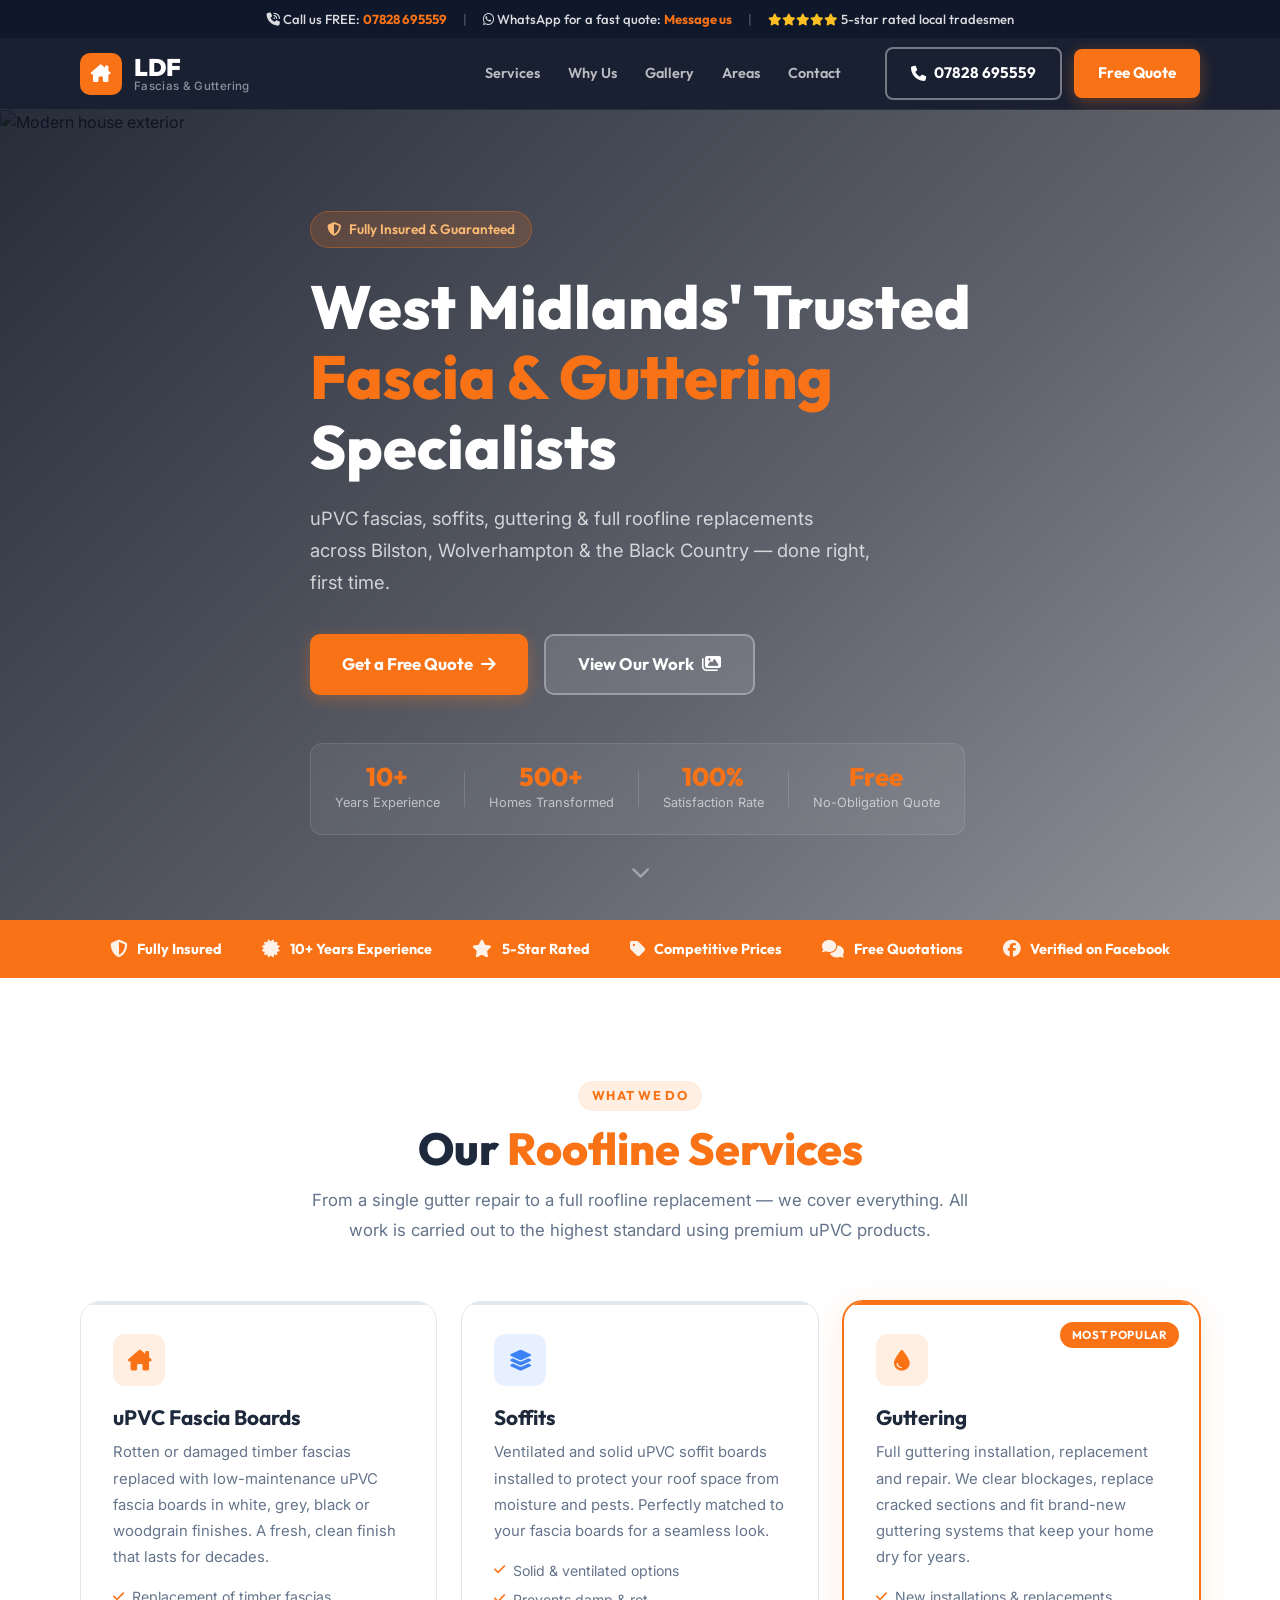
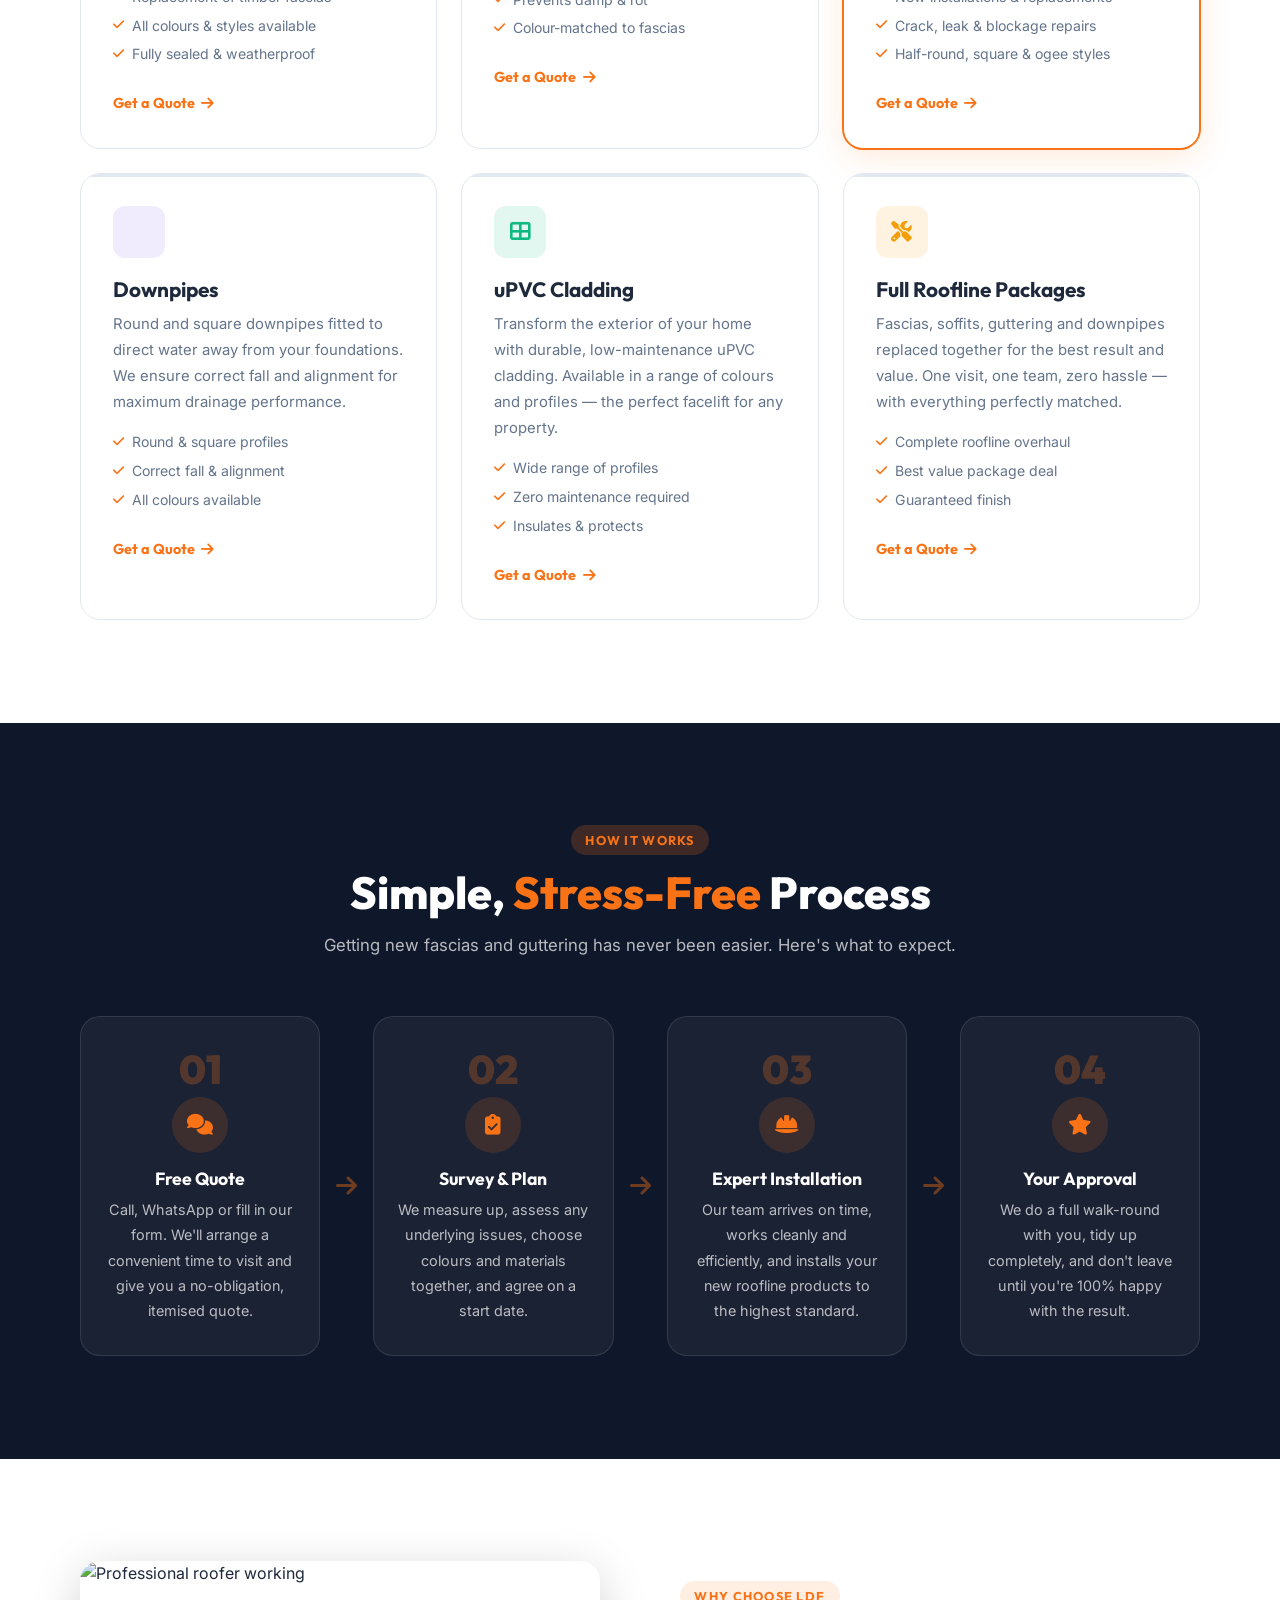
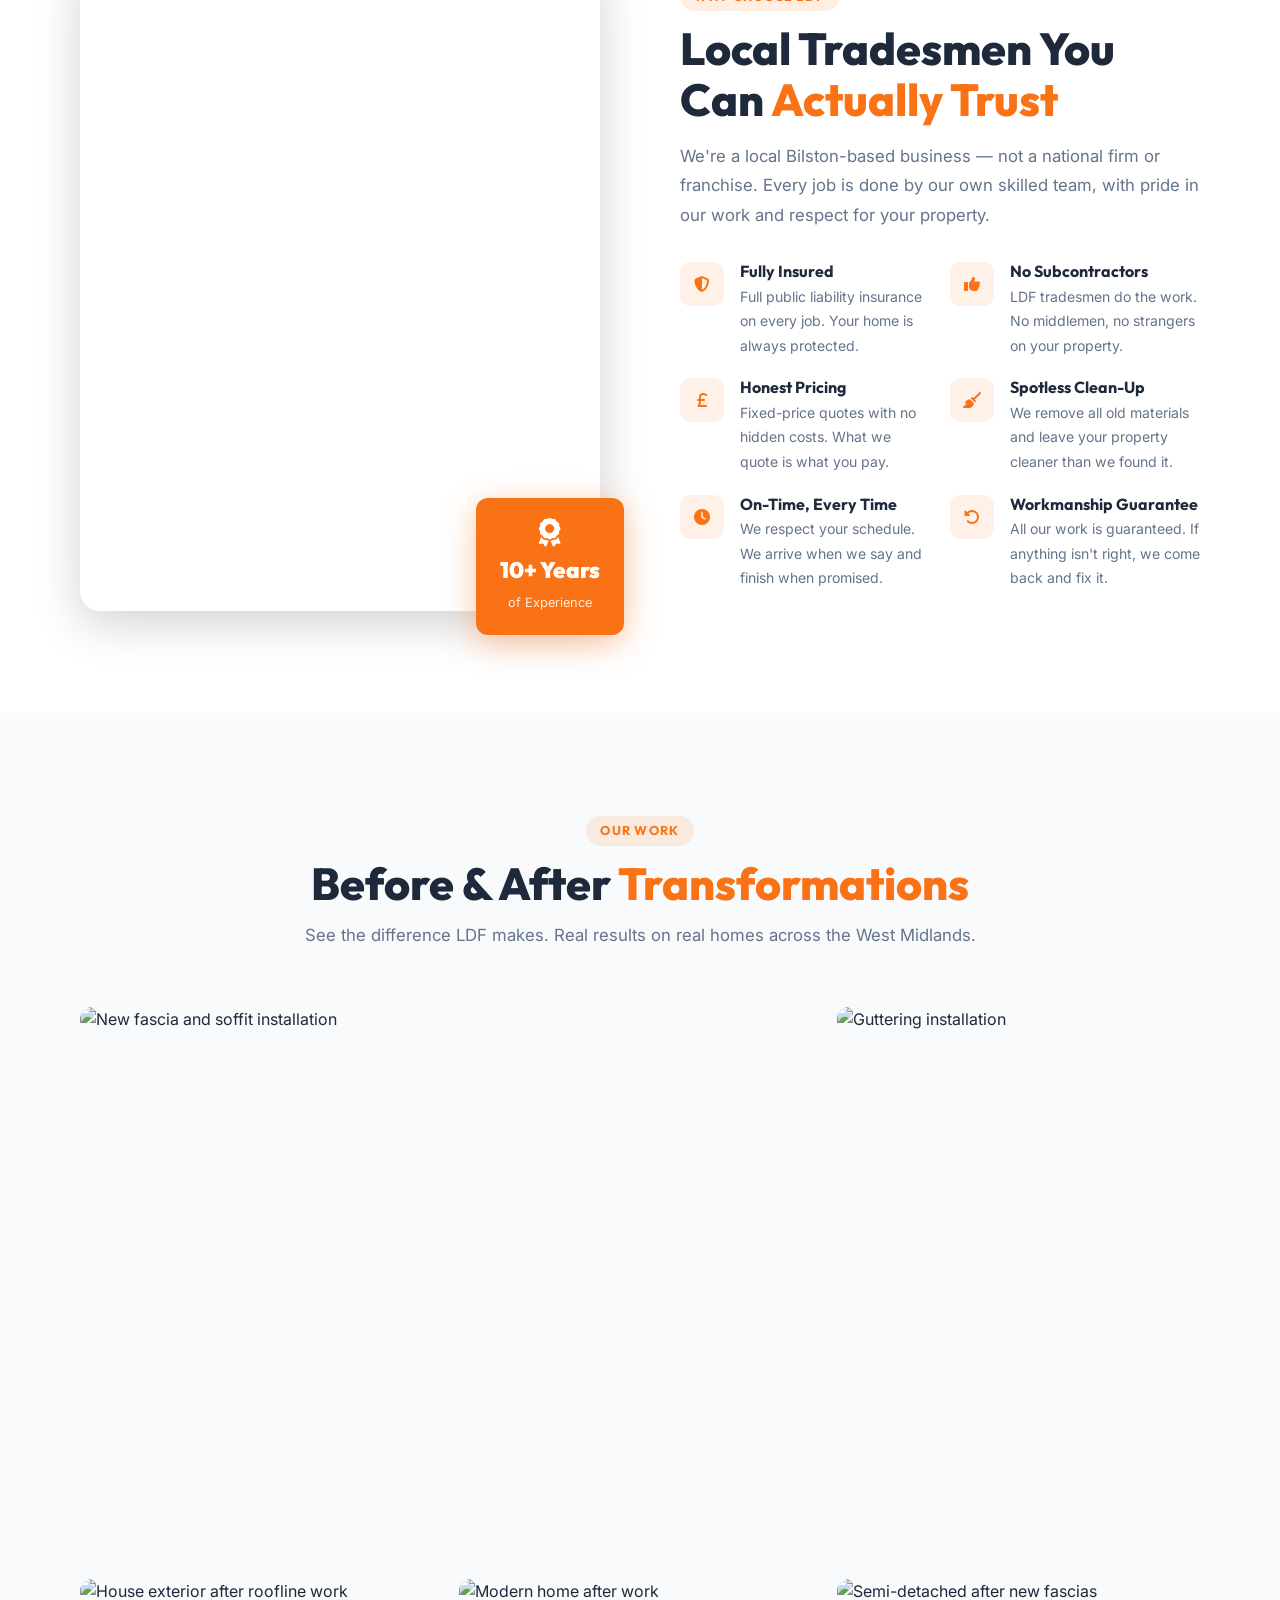
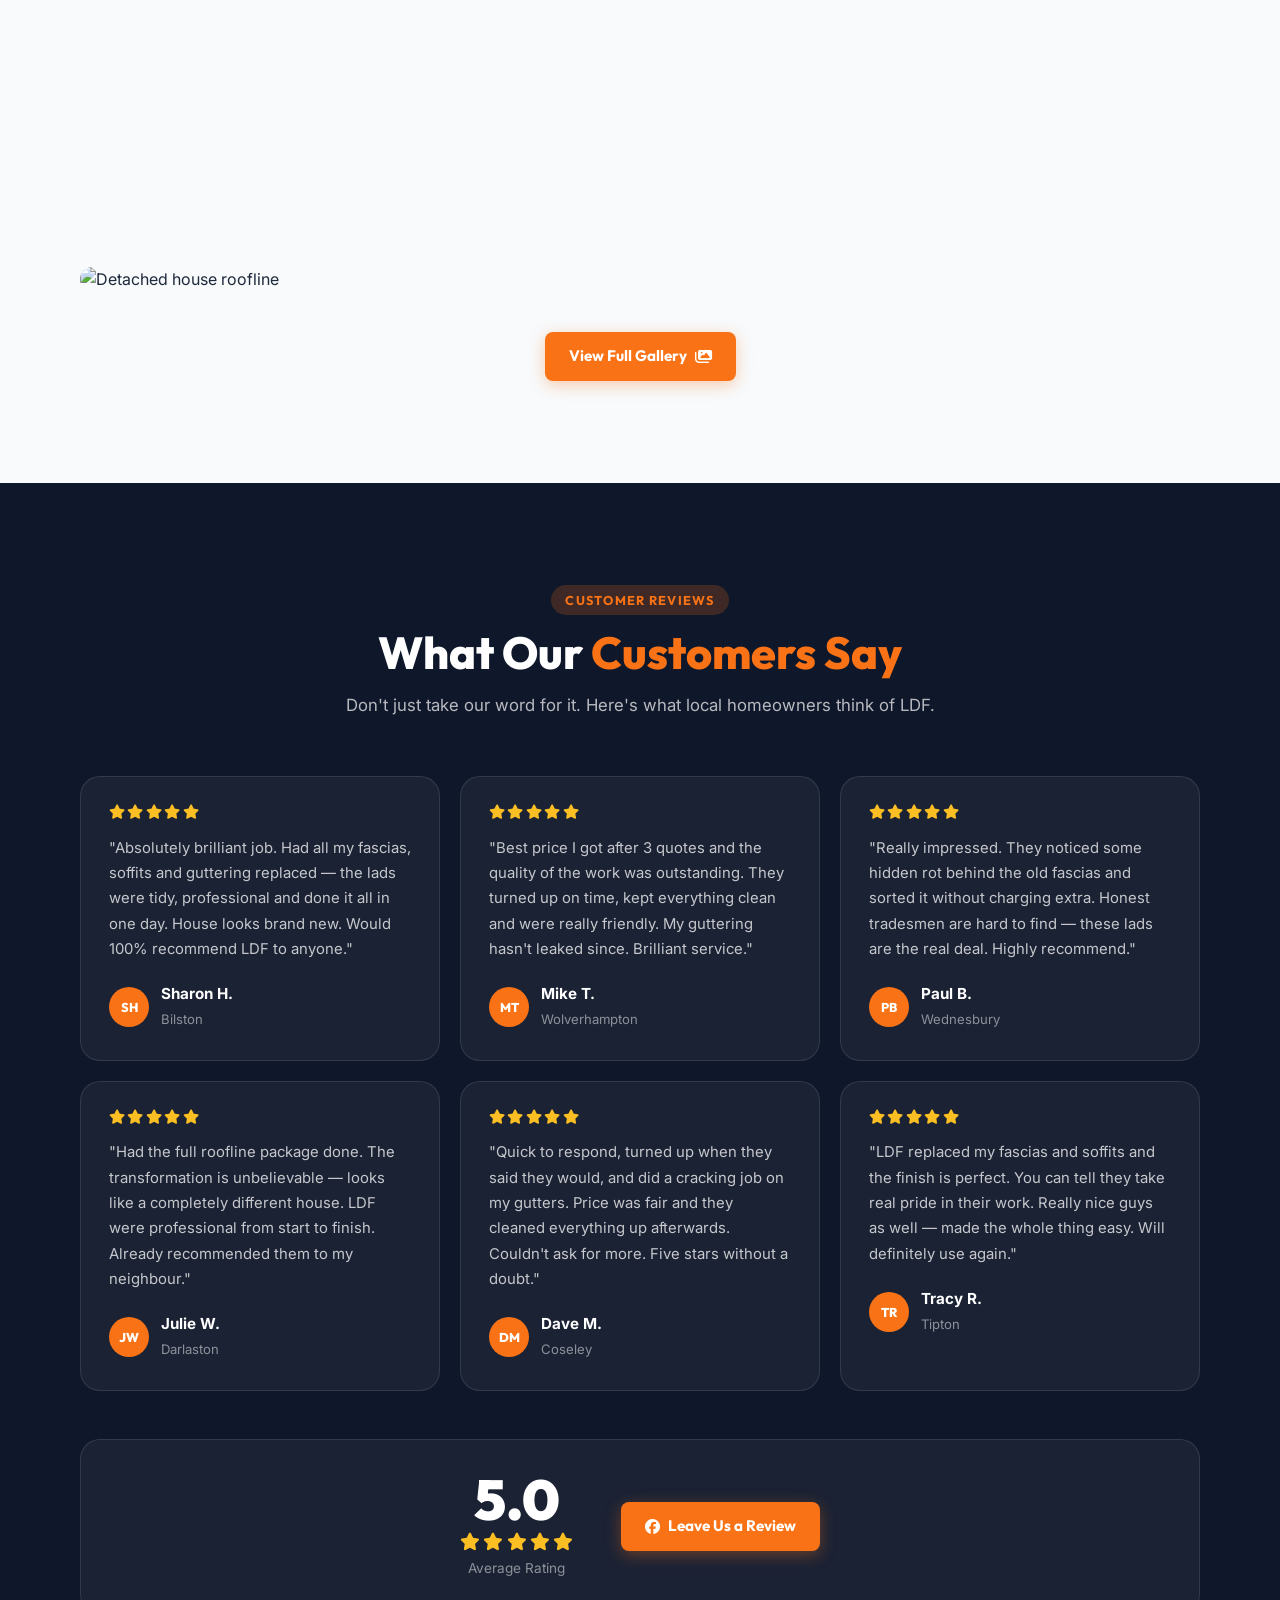
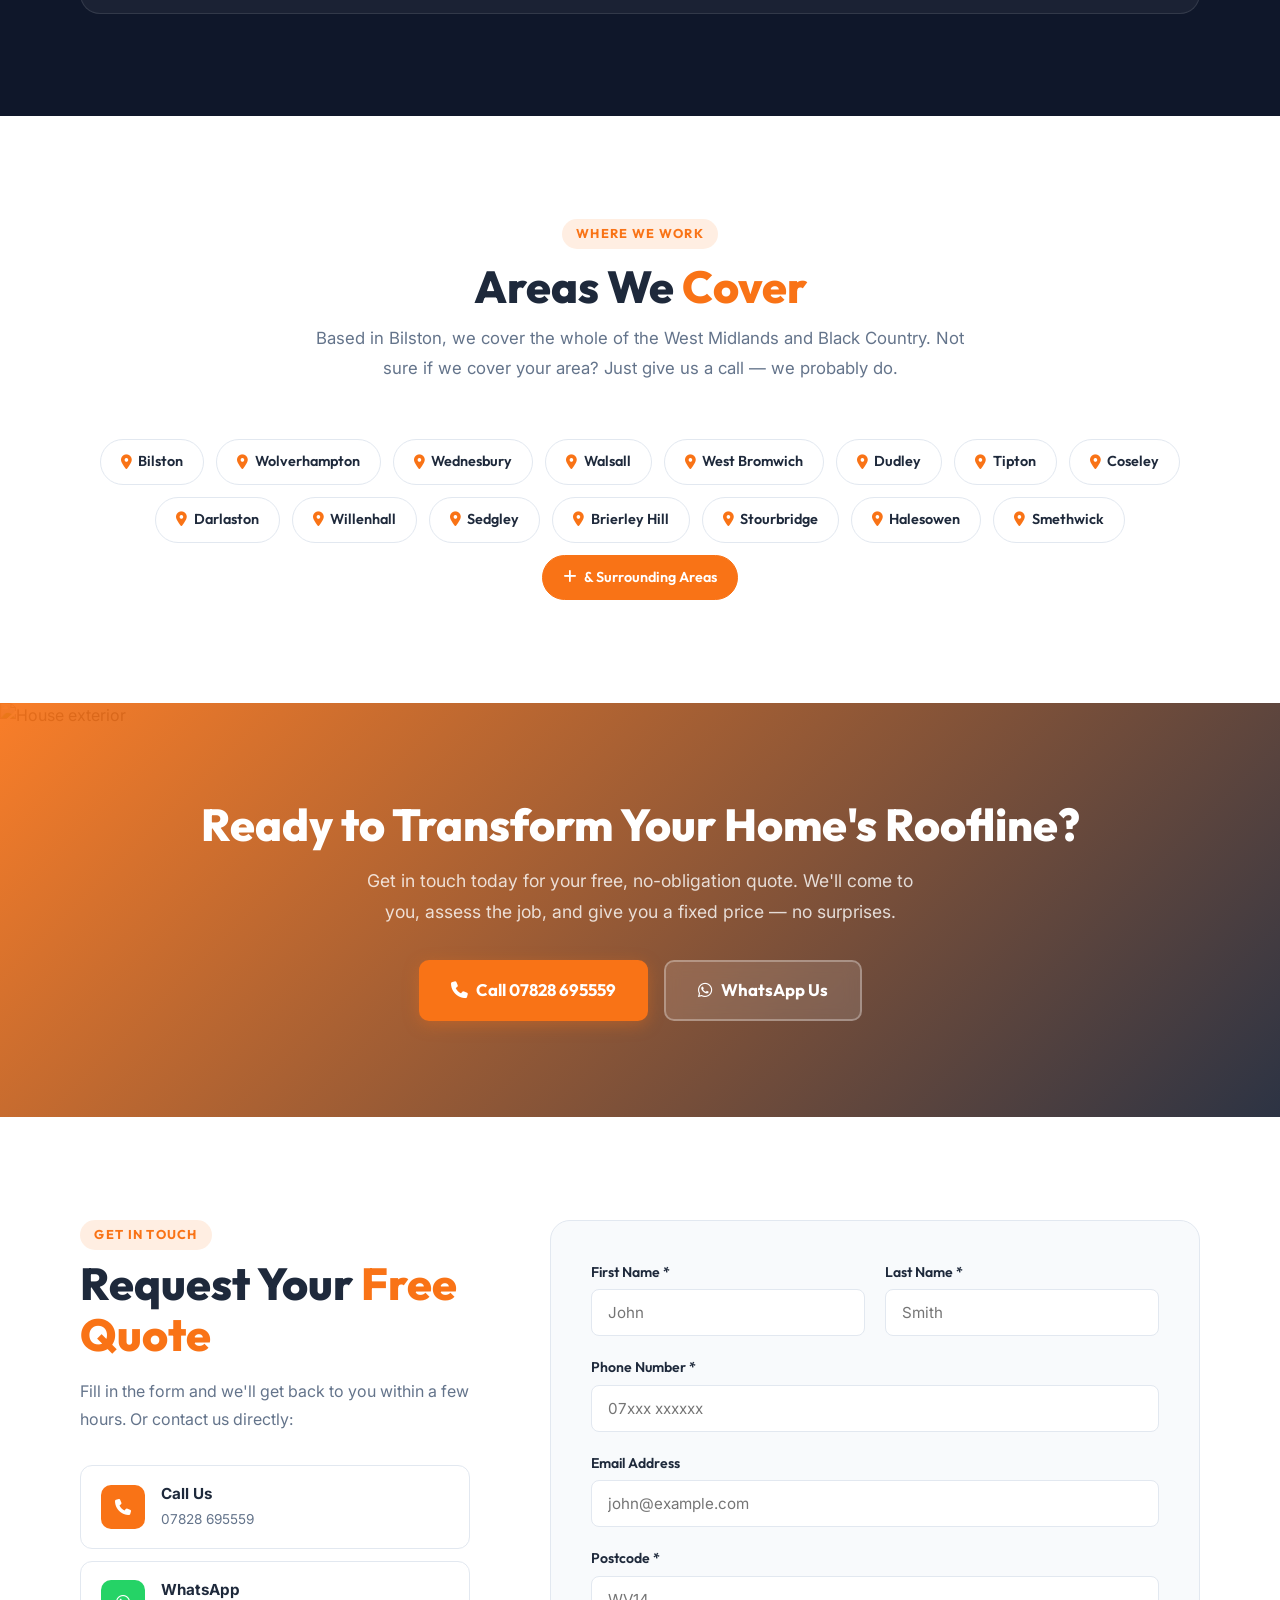
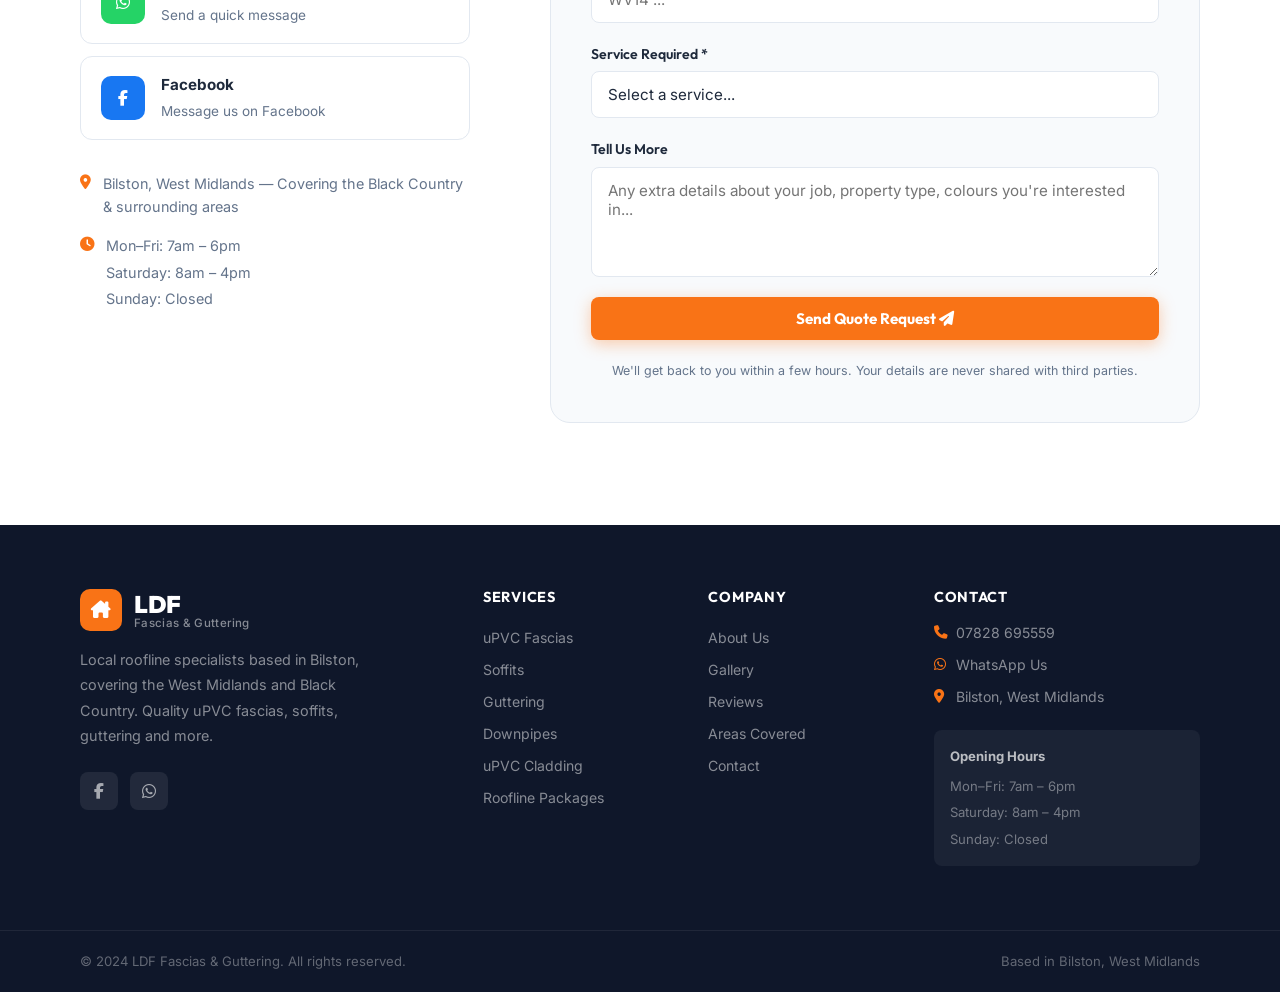
==== commit 9b095a7c: "Build complete LDF Fascias & Guttering website Full rebuild replacing the previous site with a sleek" ====
--- a/index.html
+++ b/index.html
@@ -3,226 +3,630 @@
 <head>
   <meta charset="utf-8" />
   <meta name="viewport" content="width=device-width, initial-scale=1" />
-  <title>Midlands Grave Revival & Care | Headstone & Grave Cleaning</title>
-  <meta name="description" content="Respectful grave and headstone cleaning. Caring for memorials with dignity and care across the Black Country & West Midlands." />
-  <link rel="preconnect" href="https://fonts.googleapis.com">
-  <link rel="preconnect" href="https://fonts.gstatic.com" crossorigin>
-  <link href="https://fonts.googleapis.com/css2?family=Playfair+Display:wght@500;600;700&family=Inter:wght@400;500;600;700&display=swap" rel="stylesheet">
+  <title>LDF Fascias & Guttering | Bilston, West Midlands</title>
+  <meta name="description" content="LDF Fascias & Guttering — expert uPVC fascias, soffits, guttering and roofline installations across Bilston, Wolverhampton & the West Midlands. Free quotes, fully insured." />
+  <meta name="keywords" content="fascias, soffits, guttering, roofline, uPVC, Bilston, Wolverhampton, West Midlands, Black Country" />
+  <link rel="canonical" href="https://ldfguttering.co.uk/" />
+  <meta property="og:title" content="LDF Fascias & Guttering | Bilston, West Midlands" />
+  <meta property="og:description" content="Expert uPVC fascias, soffits & guttering across the West Midlands. Free quotes, fully insured." />
+  <meta property="og:type" content="website" />
+  <link rel="preconnect" href="https://fonts.googleapis.com" />
+  <link rel="preconnect" href="https://fonts.gstatic.com" crossorigin />
+  <link href="https://fonts.googleapis.com/css2?family=Outfit:wght@300;400;500;600;700;800;900&family=Inter:wght@400;500;600&display=swap" rel="stylesheet" />
+  <link rel="stylesheet" href="https://cdnjs.cloudflare.com/ajax/libs/font-awesome/6.5.0/css/all.min.css" />
   <link rel="stylesheet" href="style.css" />
-  <script async src="https://www.googletagmanager.com/gtag/js?id=AW-18109177491"></script>
-  <script>
-    window.dataLayer = window.dataLayer || [];
-    function gtag(){dataLayer.push(arguments);}
-    gtag('js', new Date());
-    gtag('config', 'AW-18109177491');
-  </script>
 </head>
 <body>
 
-  <!-- ── HEADER ── -->
-  <header class="site-header">
+  <div class="announce-bar">
+    <span><i class="fa-solid fa-phone-volume"></i> Call us FREE: <a href="tel:07828695559">07828 695559</a></span>
+    <span class="pipe">|</span>
+    <span><i class="fa-brands fa-whatsapp"></i> WhatsApp for a fast quote: <a href="https://wa.me/447828695559">Message us</a></span>
+    <span class="pipe hide-sm">|</span>
+    <span class="hide-sm"><i class="fa-solid fa-star"></i><i class="fa-solid fa-star"></i><i class="fa-solid fa-star"></i><i class="fa-solid fa-star"></i><i class="fa-solid fa-star"></i> 5-star rated local tradesmen</span>
+  </div>
+
+  <header class="site-header" id="header">
     <div class="container header-inner">
-      <a href="index.html" class="brand-link">
-        <img src="assets/mgr-logo.png.PNG" alt="Midlands Grave Revival logo" class="brand-logo">
+      <a href="index.html" class="brand">
+        <div class="brand-logo-wrap">
+          <span class="brand-icon"><i class="fa-solid fa-house-chimney"></i></span>
+          <div class="brand-text">
+            <span class="brand-name">LDF</span>
+            <span class="brand-sub">Fascias &amp; Guttering</span>
+          </div>
+        </div>
       </a>
-      <nav class="header-nav">
-        <a href="https://wa.me/447828695559" class="nav-btn nav-btn--gold">Get a Free Quote</a>
-        <a href="tel:07828695559" class="nav-btn nav-btn--outline">Call Now</a>
-        <a href="gallery.html" class="nav-btn nav-btn--outline">Gallery</a>
+      <nav class="main-nav" id="mainNav">
+        <a href="#services">Services</a>
+        <a href="#why-us">Why Us</a>
+        <a href="gallery.html">Gallery</a>
+        <a href="#areas">Areas</a>
+        <a href="#contact">Contact</a>
       </nav>
+      <div class="header-ctas">
+        <a href="tel:07828695559" class="btn btn-outline-white"><i class="fa-solid fa-phone"></i> 07828 695559</a>
+        <a href="#contact" class="btn btn-orange">Free Quote</a>
+      </div>
+      <button class="burger" id="burger" aria-label="Open menu">
+        <span></span><span></span><span></span>
+      </button>
     </div>
   </header>
 
-  <!-- ── HERO ── -->
-  <section class="hero">
-    <div class="hero-overlay"></div>
+  <!-- MOBILE NAV DRAWER -->
+  <div class="nav-drawer" id="navDrawer">
+    <button class="drawer-close" id="drawerClose" aria-label="Close menu"><i class="fa-solid fa-xmark"></i></button>
+    <nav class="drawer-nav">
+      <a href="#services" class="drawer-link">Services</a>
+      <a href="#why-us" class="drawer-link">Why Us</a>
+      <a href="gallery.html" class="drawer-link">Gallery</a>
+      <a href="#areas" class="drawer-link">Areas</a>
+      <a href="#contact" class="drawer-link">Contact</a>
+    </nav>
+    <div class="drawer-ctas">
+      <a href="tel:07828695559" class="btn btn-orange btn-full"><i class="fa-solid fa-phone"></i> Call 07828 695559</a>
+      <a href="https://wa.me/447828695559" class="btn btn-ghost btn-full" target="_blank" rel="noopener"><i class="fa-brands fa-whatsapp"></i> WhatsApp Us</a>
+    </div>
+  </div>
+  <div class="drawer-overlay" id="drawerOverlay"></div>
+
+  <!-- HERO -->
+  <section class="hero" id="home">
+    <div class="hero-bg">
+      <div class="hero-overlay"></div>
+      <img src="https://images.unsplash.com/photo-1570129477492-45c003edd2be?w=1600&q=80" alt="Modern house exterior" class="hero-img" loading="eager" />
+    </div>
     <div class="container hero-content">
-      <span class="hero-eyebrow">Trusted Across the West Midlands</span>
-      <h1 class="hero-title">Midlands Grave Revival&nbsp;&amp;&nbsp;Care</h1>
-      <p class="hero-lead">We help families care for loved ones' resting places with dignity, respect, and attention to detail.</p>
-      <div class="hero-actions">
-        <a href="https://wa.me/447828695559" class="btn btn--gold">Get a Free Quote</a>
-        <a href="gallery.html" class="btn btn--ghost">View Our Work</a>
-      </div>
-    </div>
-  </section>
-
-  <!-- ── TRUST BAR ── -->
-  <div class="trust-bar">
+      <div class="hero-badge">
+        <i class="fa-solid fa-shield-halved"></i> Fully Insured &amp; Guaranteed
+      </div>
+      <h1>West Midlands' Trusted<br /><span class="highlight">Fascia &amp; Guttering</span><br />Specialists</h1>
+      <p class="hero-sub">uPVC fascias, soffits, guttering &amp; full roofline replacements across Bilston, Wolverhampton &amp; the Black Country — done right, first time.</p>
+      <div class="hero-btns">
+        <a href="#contact" class="btn btn-orange btn-lg">Get a Free Quote <i class="fa-solid fa-arrow-right"></i></a>
+        <a href="gallery.html" class="btn btn-ghost btn-lg">View Our Work <i class="fa-solid fa-images"></i></a>
+      </div>
+      <div class="hero-stats">
+        <div class="stat"><strong>10+</strong><span>Years Experience</span></div>
+        <div class="stat-divider"></div>
+        <div class="stat"><strong>500+</strong><span>Homes Transformed</span></div>
+        <div class="stat-divider"></div>
+        <div class="stat"><strong>100%</strong><span>Satisfaction Rate</span></div>
+        <div class="stat-divider"></div>
+        <div class="stat"><strong>Free</strong><span>No-Obligation Quote</span></div>
+      </div>
+    </div>
+    <div class="hero-scroll"><i class="fa-solid fa-chevron-down"></i></div>
+  </section>
+
+  <!-- TRUST STRIP -->
+  <section class="trust-strip">
     <div class="container trust-inner">
-      <div class="trust-item">
-        <svg width="20" height="20" fill="none" viewBox="0 0 24 24"><path d="M12 2l3.09 6.26L22 9.27l-5 4.87 1.18 6.88L12 17.77l-6.18 3.25L7 14.14 2 9.27l6.91-1.01L12 2z" fill="currentColor"/></svg>
-        <span>5-Star Rated Service</span>
-      </div>
-      <div class="trust-divider"></div>
-      <div class="trust-item">
-        <svg width="20" height="20" fill="none" viewBox="0 0 24 24"><path d="M9 12l2 2 4-4M21 12a9 9 0 11-18 0 9 9 0 0118 0z" stroke="currentColor" stroke-width="2" stroke-linecap="round" stroke-linejoin="round"/></svg>
-        <span>Before &amp; After Photos Provided</span>
-      </div>
-      <div class="trust-divider"></div>
-      <div class="trust-item">
-        <svg width="20" height="20" fill="none" viewBox="0 0 24 24"><path d="M17.657 16.657L13.414 20.9a2 2 0 01-2.827 0l-4.244-4.243a8 8 0 1111.314 0z" stroke="currentColor" stroke-width="2" stroke-linecap="round"/><path d="M15 11a3 3 0 11-6 0 3 3 0 016 0z" stroke="currentColor" stroke-width="2" stroke-linecap="round"/></svg>
-        <span>Black Country &amp; West Midlands</span>
-      </div>
-      <div class="trust-divider"></div>
-      <div class="trust-item">
-        <svg width="20" height="20" fill="none" viewBox="0 0 24 24"><path d="M8 7V3m8 4V3m-9 8h10M5 21h14a2 2 0 002-2V7a2 2 0 00-2-2H5a2 2 0 00-2 2v12a2 2 0 002 2z" stroke="currentColor" stroke-width="2" stroke-linecap="round" stroke-linejoin="round"/></svg>
-        <span>Available Mon – Sun</span>
-      </div>
-    </div>
-  </div>
-
-  <!-- ── WHY US ── -->
-  <section class="section">
+      <div class="trust-item"><i class="fa-solid fa-shield-halved"></i><span>Fully Insured</span></div>
+      <div class="trust-item"><i class="fa-solid fa-certificate"></i><span>10+ Years Experience</span></div>
+      <div class="trust-item"><i class="fa-solid fa-star"></i><span>5-Star Rated</span></div>
+      <div class="trust-item"><i class="fa-solid fa-tag"></i><span>Competitive Prices</span></div>
+      <div class="trust-item"><i class="fa-solid fa-comments"></i><span>Free Quotations</span></div>
+      <div class="trust-item"><i class="fa-brands fa-facebook"></i><span>Verified on Facebook</span></div>
+    </div>
+  </section>
+
+  <!-- SERVICES -->
+  <section class="services section" id="services">
     <div class="container">
       <div class="section-header">
-        <h2>Why Families Choose Us</h2>
-        <p>A service built around care, not just cleaning.</p>
-      </div>
-      <div class="cards-grid">
-        <div class="card">
-          <div class="card-icon">
-            <svg width="28" height="28" fill="none" viewBox="0 0 24 24"><path d="M4.318 6.318a4.5 4.5 0 016.364 0L12 7.636l1.318-1.318a4.5 4.5 0 016.364 6.364L12 20.364l-7.682-7.682a4.5 4.5 0 010-6.364z" stroke="currentColor" stroke-width="2" stroke-linecap="round" stroke-linejoin="round"/></svg>
-          </div>
-          <h3>Care &amp; Respect</h3>
-          <p>Every memorial is treated with care, sensitivity, and professionalism.</p>
-        </div>
-        <div class="card">
-          <div class="card-icon">
-            <svg width="28" height="28" fill="none" viewBox="0 0 24 24"><path d="M9.663 17h4.673M12 3v1m6.364 1.636l-.707.707M21 12h-1M4 12H3m3.343-5.657l-.707-.707m2.828 9.9a5 5 0 117.072 0l-.548.547A3.374 3.374 0 0014 18.469V19a2 2 0 11-4 0v-.531c0-.895-.356-1.754-.988-2.386l-.548-.547z" stroke="currentColor" stroke-width="2" stroke-linecap="round" stroke-linejoin="round"/></svg>
-          </div>
-          <h3>Gentle Cleaning</h3>
-          <p>Non-abrasive methods suitable for headstones, plaques, and surrounds.</p>
-        </div>
-        <div class="card">
-          <div class="card-icon">
-            <svg width="28" height="28" fill="none" viewBox="0 0 24 24"><path d="M17.657 16.657L13.414 20.9a2 2 0 01-2.827 0l-4.244-4.243a8 8 0 1111.314 0z" stroke="currentColor" stroke-width="2" stroke-linecap="round"/><path d="M15 11a3 3 0 11-6 0 3 3 0 016 0z" stroke="currentColor" stroke-width="2" stroke-linecap="round"/></svg>
-          </div>
-          <h3>Local Service</h3>
-          <p>Serving local cemeteries and churchyards with reliable, personal service.</p>
-        </div>
-      </div>
-    </div>
-  </section>
-
-  <!-- ── SERVICES ── -->
-  <section class="section section--alt">
-    <div class="container services-layout">
-      <div class="services-text">
-        <h2>What We Offer</h2>
-        <p>Everything needed to restore and maintain a memorial to its best.</p>
-        <a href="https://wa.me/447828695559" class="btn btn--gold" style="margin-top:28px">Get a Quote via WhatsApp</a>
-      </div>
-      <ul class="services-list">
-        <li>
-          <svg width="18" height="18" viewBox="0 0 24 24" fill="none"><path d="M5 13l4 4L19 7" stroke="currentColor" stroke-width="2.5" stroke-linecap="round" stroke-linejoin="round"/></svg>
-          Grave and headstone cleaning
-        </li>
-        <li>
-          <svg width="18" height="18" viewBox="0 0 24 24" fill="none"><path d="M5 13l4 4L19 7" stroke="currentColor" stroke-width="2.5" stroke-linecap="round" stroke-linejoin="round"/></svg>
-          Moss and algae removal
-        </li>
-        <li>
-          <svg width="18" height="18" viewBox="0 0 24 24" fill="none"><path d="M5 13l4 4L19 7" stroke="currentColor" stroke-width="2.5" stroke-linecap="round" stroke-linejoin="round"/></svg>
-          Plot tidy-ups and edging
-        </li>
-        <li>
-          <svg width="18" height="18" viewBox="0 0 24 24" fill="none"><path d="M5 13l4 4L19 7" stroke="currentColor" stroke-width="2.5" stroke-linecap="round" stroke-linejoin="round"/></svg>
-          Before &amp; after photos on request
-        </li>
-        <li>
-          <svg width="18" height="18" viewBox="0 0 24 24" fill="none"><path d="M5 13l4 4L19 7" stroke="currentColor" stroke-width="2.5" stroke-linecap="round" stroke-linejoin="round"/></svg>
-          Painted &amp; gilded lettering
-        </li>
-      </ul>
-    </div>
-  </section>
-
-  <!-- ── GALLERY CTA ── -->
-  <section class="section gallery-cta">
-    <div class="container gallery-cta-inner">
-      <div>
-        <h2>Take a Look at Our Work</h2>
-        <p>View some of our recent memorial cleaning and restoration.</p>
-      </div>
-      <a href="gallery.html" class="btn btn--gold">View Gallery</a>
-    </div>
-  </section>
-
-  <!-- ── CONTACT ── -->
-  <section id="contact" class="section section--alt">
+        <span class="section-tag">What We Do</span>
+        <h2>Our <span class="highlight">Roofline Services</span></h2>
+        <p>From a single gutter repair to a full roofline replacement — we cover everything. All work is carried out to the highest standard using premium uPVC products.</p>
+      </div>
+      <div class="services-grid">
+
+        <div class="service-card">
+          <div class="service-icon-wrap" style="--clr:#f97316">
+            <i class="fa-solid fa-house-chimney"></i>
+          </div>
+          <h3>uPVC Fascia Boards</h3>
+          <p>Rotten or damaged timber fascias replaced with low-maintenance uPVC fascia boards in white, grey, black or woodgrain finishes. A fresh, clean finish that lasts for decades.</p>
+          <ul class="service-list">
+            <li><i class="fa-solid fa-check"></i> Replacement of timber fascias</li>
+            <li><i class="fa-solid fa-check"></i> All colours &amp; styles available</li>
+            <li><i class="fa-solid fa-check"></i> Fully sealed &amp; weatherproof</li>
+          </ul>
+          <a href="#contact" class="service-cta">Get a Quote <i class="fa-solid fa-arrow-right"></i></a>
+        </div>
+
+        <div class="service-card">
+          <div class="service-icon-wrap" style="--clr:#3b82f6">
+            <i class="fa-solid fa-layer-group"></i>
+          </div>
+          <h3>Soffits</h3>
+          <p>Ventilated and solid uPVC soffit boards installed to protect your roof space from moisture and pests. Perfectly matched to your fascia boards for a seamless look.</p>
+          <ul class="service-list">
+            <li><i class="fa-solid fa-check"></i> Solid &amp; ventilated options</li>
+            <li><i class="fa-solid fa-check"></i> Prevents damp &amp; rot</li>
+            <li><i class="fa-solid fa-check"></i> Colour-matched to fascias</li>
+          </ul>
+          <a href="#contact" class="service-cta">Get a Quote <i class="fa-solid fa-arrow-right"></i></a>
+        </div>
+
+        <div class="service-card featured-service">
+          <div class="service-badge">Most Popular</div>
+          <div class="service-icon-wrap" style="--clr:#f97316">
+            <i class="fa-solid fa-droplet"></i>
+          </div>
+          <h3>Guttering</h3>
+          <p>Full guttering installation, replacement and repair. We clear blockages, replace cracked sections and fit brand-new guttering systems that keep your home dry for years.</p>
+          <ul class="service-list">
+            <li><i class="fa-solid fa-check"></i> New installations &amp; replacements</li>
+            <li><i class="fa-solid fa-check"></i> Crack, leak &amp; blockage repairs</li>
+            <li><i class="fa-solid fa-check"></i> Half-round, square &amp; ogee styles</li>
+          </ul>
+          <a href="#contact" class="service-cta">Get a Quote <i class="fa-solid fa-arrow-right"></i></a>
+        </div>
+
+        <div class="service-card">
+          <div class="service-icon-wrap" style="--clr:#8b5cf6">
+            <i class="fa-solid fa-pipe-section"></i>
+          </div>
+          <h3>Downpipes</h3>
+          <p>Round and square downpipes fitted to direct water away from your foundations. We ensure correct fall and alignment for maximum drainage performance.</p>
+          <ul class="service-list">
+            <li><i class="fa-solid fa-check"></i> Round &amp; square profiles</li>
+            <li><i class="fa-solid fa-check"></i> Correct fall &amp; alignment</li>
+            <li><i class="fa-solid fa-check"></i> All colours available</li>
+          </ul>
+          <a href="#contact" class="service-cta">Get a Quote <i class="fa-solid fa-arrow-right"></i></a>
+        </div>
+
+        <div class="service-card">
+          <div class="service-icon-wrap" style="--clr:#10b981">
+            <i class="fa-solid fa-table-cells-large"></i>
+          </div>
+          <h3>uPVC Cladding</h3>
+          <p>Transform the exterior of your home with durable, low-maintenance uPVC cladding. Available in a range of colours and profiles — the perfect facelift for any property.</p>
+          <ul class="service-list">
+            <li><i class="fa-solid fa-check"></i> Wide range of profiles</li>
+            <li><i class="fa-solid fa-check"></i> Zero maintenance required</li>
+            <li><i class="fa-solid fa-check"></i> Insulates &amp; protects</li>
+          </ul>
+          <a href="#contact" class="service-cta">Get a Quote <i class="fa-solid fa-arrow-right"></i></a>
+        </div>
+
+        <div class="service-card">
+          <div class="service-icon-wrap" style="--clr:#f59e0b">
+            <i class="fa-solid fa-screwdriver-wrench"></i>
+          </div>
+          <h3>Full Roofline Packages</h3>
+          <p>Fascias, soffits, guttering and downpipes replaced together for the best result and value. One visit, one team, zero hassle — with everything perfectly matched.</p>
+          <ul class="service-list">
+            <li><i class="fa-solid fa-check"></i> Complete roofline overhaul</li>
+            <li><i class="fa-solid fa-check"></i> Best value package deal</li>
+            <li><i class="fa-solid fa-check"></i> Guaranteed finish</li>
+          </ul>
+          <a href="#contact" class="service-cta">Get a Quote <i class="fa-solid fa-arrow-right"></i></a>
+        </div>
+
+      </div>
+    </div>
+  </section>
+
+  <!-- PROCESS -->
+  <section class="process section section-dark" id="process">
+    <div class="container">
+      <div class="section-header light">
+        <span class="section-tag">How It Works</span>
+        <h2>Simple, <span class="highlight">Stress-Free</span> Process</h2>
+        <p>Getting new fascias and guttering has never been easier. Here's what to expect.</p>
+      </div>
+      <div class="process-steps">
+        <div class="process-step">
+          <div class="step-num">01</div>
+          <div class="step-icon"><i class="fa-solid fa-comments"></i></div>
+          <h3>Free Quote</h3>
+          <p>Call, WhatsApp or fill in our form. We'll arrange a convenient time to visit and give you a no-obligation, itemised quote.</p>
+        </div>
+        <div class="process-arrow"><i class="fa-solid fa-arrow-right"></i></div>
+        <div class="process-step">
+          <div class="step-num">02</div>
+          <div class="step-icon"><i class="fa-solid fa-clipboard-check"></i></div>
+          <h3>Survey &amp; Plan</h3>
+          <p>We measure up, assess any underlying issues, choose colours and materials together, and agree on a start date.</p>
+        </div>
+        <div class="process-arrow"><i class="fa-solid fa-arrow-right"></i></div>
+        <div class="process-step">
+          <div class="step-num">03</div>
+          <div class="step-icon"><i class="fa-solid fa-helmet-safety"></i></div>
+          <h3>Expert Installation</h3>
+          <p>Our team arrives on time, works cleanly and efficiently, and installs your new roofline products to the highest standard.</p>
+        </div>
+        <div class="process-arrow"><i class="fa-solid fa-arrow-right"></i></div>
+        <div class="process-step">
+          <div class="step-num">04</div>
+          <div class="step-icon"><i class="fa-solid fa-star"></i></div>
+          <h3>Your Approval</h3>
+          <p>We do a full walk-round with you, tidy up completely, and don't leave until you're 100% happy with the result.</p>
+        </div>
+      </div>
+    </div>
+  </section>
+
+  <!-- WHY US -->
+  <section class="why-us section" id="why-us">
+    <div class="container why-inner">
+      <div class="why-img-side">
+        <div class="why-img-stack">
+          <img src="https://images.unsplash.com/photo-1504307651254-35680f356dfd?w=700&q=80" alt="Professional roofer working" class="why-img-main" loading="lazy" />
+          <div class="why-img-badge">
+            <i class="fa-solid fa-award"></i>
+            <strong>10+ Years</strong>
+            <span>of Experience</span>
+          </div>
+        </div>
+      </div>
+      <div class="why-content">
+        <span class="section-tag">Why Choose LDF</span>
+        <h2>Local Tradesmen You Can <span class="highlight">Actually Trust</span></h2>
+        <p class="why-intro">We're a local Bilston-based business — not a national firm or franchise. Every job is done by our own skilled team, with pride in our work and respect for your property.</p>
+        <div class="why-points">
+          <div class="why-point">
+            <div class="why-point-icon"><i class="fa-solid fa-shield-halved"></i></div>
+            <div>
+              <h4>Fully Insured</h4>
+              <p>Full public liability insurance on every job. Your home is always protected.</p>
+            </div>
+          </div>
+          <div class="why-point">
+            <div class="why-point-icon"><i class="fa-solid fa-thumbs-up"></i></div>
+            <div>
+              <h4>No Subcontractors</h4>
+              <p>LDF tradesmen do the work. No middlemen, no strangers on your property.</p>
+            </div>
+          </div>
+          <div class="why-point">
+            <div class="why-point-icon"><i class="fa-solid fa-pound-sign"></i></div>
+            <div>
+              <h4>Honest Pricing</h4>
+              <p>Fixed-price quotes with no hidden costs. What we quote is what you pay.</p>
+            </div>
+          </div>
+          <div class="why-point">
+            <div class="why-point-icon"><i class="fa-solid fa-broom"></i></div>
+            <div>
+              <h4>Spotless Clean-Up</h4>
+              <p>We remove all old materials and leave your property cleaner than we found it.</p>
+            </div>
+          </div>
+          <div class="why-point">
+            <div class="why-point-icon"><i class="fa-solid fa-clock"></i></div>
+            <div>
+              <h4>On-Time, Every Time</h4>
+              <p>We respect your schedule. We arrive when we say and finish when promised.</p>
+            </div>
+          </div>
+          <div class="why-point">
+            <div class="why-point-icon"><i class="fa-solid fa-rotate-left"></i></div>
+            <div>
+              <h4>Workmanship Guarantee</h4>
+              <p>All our work is guaranteed. If anything isn't right, we come back and fix it.</p>
+            </div>
+          </div>
+        </div>
+      </div>
+    </div>
+  </section>
+
+  <!-- GALLERY PREVIEW -->
+  <section class="gallery-preview section section-light" id="gallery">
     <div class="container">
       <div class="section-header">
-        <h2>Get in Touch</h2>
-        <p>If you'd like to discuss caring for a memorial, please contact us.</p>
-      </div>
-      <div class="contact-grid">
-        <a href="tel:07828695559" class="contact-card">
-          <div class="contact-card-icon">
-            <svg width="26" height="26" fill="none" viewBox="0 0 24 24"><path d="M3 5a2 2 0 012-2h3.28a1 1 0 01.948.684l1.498 4.493a1 1 0 01-.502 1.21l-2.257 1.13a11.042 11.042 0 005.516 5.516l1.13-2.257a1 1 0 011.21-.502l4.493 1.498a1 1 0 01.684.949V19a2 2 0 01-2 2h-1C9.716 21 3 14.284 3 6V5z" stroke="currentColor" stroke-width="2" stroke-linecap="round" stroke-linejoin="round"/></svg>
-          </div>
-          <div>
-            <div class="contact-card-label">Call Us</div>
-            <div class="contact-card-value">07828 695559</div>
-          </div>
-        </a>
-        <a href="mailto:midlandsgraverevival@gmail.com" class="contact-card">
-          <div class="contact-card-icon">
-            <svg width="26" height="26" fill="none" viewBox="0 0 24 24"><path d="M3 8l7.89 5.26a2 2 0 002.22 0L21 8M5 19h14a2 2 0 002-2V7a2 2 0 00-2-2H5a2 2 0 00-2 2v10a2 2 0 002 2z" stroke="currentColor" stroke-width="2" stroke-linecap="round" stroke-linejoin="round"/></svg>
-          </div>
-          <div>
-            <div class="contact-card-label">Email Us</div>
-            <div class="contact-card-value">midlandsgraverevival@gmail.com</div>
-          </div>
-        </a>
-        <a href="https://wa.me/447828695559" class="contact-card contact-card--whatsapp">
-          <div class="contact-card-icon">
-            <svg width="26" height="26" viewBox="0 0 24 24" fill="currentColor"><path d="M17.472 14.382c-.297-.149-1.758-.867-2.03-.967-.273-.099-.471-.148-.67.15-.197.297-.767.966-.94 1.164-.173.199-.347.223-.644.075-.297-.15-1.255-.463-2.39-1.475-.883-.788-1.48-1.761-1.653-2.059-.173-.297-.018-.458.13-.606.134-.133.298-.347.446-.52.149-.174.198-.298.298-.497.099-.198.05-.371-.025-.52-.075-.149-.669-1.612-.916-2.207-.242-.579-.487-.5-.669-.51-.173-.008-.371-.01-.57-.01-.198 0-.52.074-.792.372-.272.297-1.04 1.016-1.04 2.479 0 1.462 1.065 2.875 1.213 3.074.149.198 2.096 3.2 5.077 4.487.709.306 1.262.489 1.694.625.712.227 1.36.195 1.871.118.571-.085 1.758-.719 2.006-1.413.248-.694.248-1.289.173-1.413-.074-.124-.272-.198-.57-.347m-5.421 7.403h-.004a9.87 9.87 0 01-5.031-1.378l-.361-.214-3.741.982.998-3.648-.235-.374a9.86 9.86 0 01-1.51-5.26c.001-5.45 4.436-9.884 9.888-9.884 2.64 0 5.122 1.03 6.988 2.898a9.825 9.825 0 012.893 6.994c-.003 5.45-4.437 9.884-9.885 9.884m8.413-18.297A11.815 11.815 0 0012.05 0C5.495 0 .16 5.335.157 11.892c0 2.096.547 4.142 1.588 5.945L.057 24l6.305-1.654a11.882 11.882 0 005.683 1.448h.005c6.554 0 11.89-5.335 11.893-11.893a11.821 11.821 0 00-3.48-8.413z"/></svg>
-          </div>
-          <div>
-            <div class="contact-card-label">WhatsApp</div>
-            <div class="contact-card-value">Send a Photo for a Quote</div>
-          </div>
-        </a>
-      </div>
-    </div>
-  </section>
-
-  <!-- ── FAQ ── -->
-  <section class="section faq-section">
+        <span class="section-tag">Our Work</span>
+        <h2>Before &amp; After <span class="highlight">Transformations</span></h2>
+        <p>See the difference LDF makes. Real results on real homes across the West Midlands.</p>
+      </div>
+      <div class="gallery-grid">
+        <div class="gallery-item gallery-item--wide">
+          <img src="https://images.unsplash.com/photo-1558618666-fcd25c85cd64?w=900&q=80" alt="New fascia and soffit installation" loading="lazy" />
+          <div class="gallery-caption">New uPVC Fascia &amp; Soffit — Bilston</div>
+        </div>
+        <div class="gallery-item">
+          <img src="https://images.unsplash.com/photo-1504307651254-35680f356dfd?w=600&q=80" alt="Guttering installation" loading="lazy" />
+          <div class="gallery-caption">Full Guttering Replacement</div>
+        </div>
+        <div class="gallery-item">
+          <img src="https://images.unsplash.com/photo-1600585154340-be6161a56a0c?w=600&q=80" alt="House exterior after roofline work" loading="lazy" />
+          <div class="gallery-caption">Complete Roofline Package</div>
+        </div>
+        <div class="gallery-item">
+          <img src="https://images.unsplash.com/photo-1570129477492-45c003edd2be?w=600&q=80" alt="Modern home after work" loading="lazy" />
+          <div class="gallery-caption">Downpipe &amp; Gutter Install</div>
+        </div>
+        <div class="gallery-item">
+          <img src="https://images.unsplash.com/photo-1449844908441-8829872d2607?w=600&q=80" alt="Semi-detached after new fascias" loading="lazy" />
+          <div class="gallery-caption">uPVC Cladding — Wolverhampton</div>
+        </div>
+        <div class="gallery-item gallery-item--tall">
+          <img src="https://images.unsplash.com/photo-1523217582562-09d0def993a6?w=600&q=80" alt="Detached house roofline" loading="lazy" />
+          <div class="gallery-caption">Fascia, Soffit &amp; Guttering Package</div>
+        </div>
+      </div>
+      <div class="gallery-cta-wrap">
+        <a href="gallery.html" class="btn btn-orange">View Full Gallery <i class="fa-solid fa-images"></i></a>
+      </div>
+    </div>
+  </section>
+
+  <!-- TESTIMONIALS -->
+  <section class="testimonials section section-dark" id="reviews">
+    <div class="container">
+      <div class="section-header light">
+        <span class="section-tag">Customer Reviews</span>
+        <h2>What Our <span class="highlight">Customers Say</span></h2>
+        <p>Don't just take our word for it. Here's what local homeowners think of LDF.</p>
+      </div>
+      <div class="reviews-grid">
+        <div class="review-card">
+          <div class="review-stars"><i class="fa-solid fa-star"></i><i class="fa-solid fa-star"></i><i class="fa-solid fa-star"></i><i class="fa-solid fa-star"></i><i class="fa-solid fa-star"></i></div>
+          <p>"Absolutely brilliant job. Had all my fascias, soffits and guttering replaced — the lads were tidy, professional and done it all in one day. House looks brand new. Would 100% recommend LDF to anyone."</p>
+          <div class="reviewer">
+            <div class="reviewer-avatar">SH</div>
+            <div><strong>Sharon H.</strong><span>Bilston</span></div>
+          </div>
+        </div>
+        <div class="review-card">
+          <div class="review-stars"><i class="fa-solid fa-star"></i><i class="fa-solid fa-star"></i><i class="fa-solid fa-star"></i><i class="fa-solid fa-star"></i><i class="fa-solid fa-star"></i></div>
+          <p>"Best price I got after 3 quotes and the quality of the work was outstanding. They turned up on time, kept everything clean and were really friendly. My guttering hasn't leaked since. Brilliant service."</p>
+          <div class="reviewer">
+            <div class="reviewer-avatar">MT</div>
+            <div><strong>Mike T.</strong><span>Wolverhampton</span></div>
+          </div>
+        </div>
+        <div class="review-card">
+          <div class="review-stars"><i class="fa-solid fa-star"></i><i class="fa-solid fa-star"></i><i class="fa-solid fa-star"></i><i class="fa-solid fa-star"></i><i class="fa-solid fa-star"></i></div>
+          <p>"Really impressed. They noticed some hidden rot behind the old fascias and sorted it without charging extra. Honest tradesmen are hard to find — these lads are the real deal. Highly recommend."</p>
+          <div class="reviewer">
+            <div class="reviewer-avatar">PB</div>
+            <div><strong>Paul B.</strong><span>Wednesbury</span></div>
+          </div>
+        </div>
+        <div class="review-card">
+          <div class="review-stars"><i class="fa-solid fa-star"></i><i class="fa-solid fa-star"></i><i class="fa-solid fa-star"></i><i class="fa-solid fa-star"></i><i class="fa-solid fa-star"></i></div>
+          <p>"Had the full roofline package done. The transformation is unbelievable — looks like a completely different house. LDF were professional from start to finish. Already recommended them to my neighbour."</p>
+          <div class="reviewer">
+            <div class="reviewer-avatar">JW</div>
+            <div><strong>Julie W.</strong><span>Darlaston</span></div>
+          </div>
+        </div>
+        <div class="review-card">
+          <div class="review-stars"><i class="fa-solid fa-star"></i><i class="fa-solid fa-star"></i><i class="fa-solid fa-star"></i><i class="fa-solid fa-star"></i><i class="fa-solid fa-star"></i></div>
+          <p>"Quick to respond, turned up when they said they would, and did a cracking job on my gutters. Price was fair and they cleaned everything up afterwards. Couldn't ask for more. Five stars without a doubt."</p>
+          <div class="reviewer">
+            <div class="reviewer-avatar">DM</div>
+            <div><strong>Dave M.</strong><span>Coseley</span></div>
+          </div>
+        </div>
+        <div class="review-card">
+          <div class="review-stars"><i class="fa-solid fa-star"></i><i class="fa-solid fa-star"></i><i class="fa-solid fa-star"></i><i class="fa-solid fa-star"></i><i class="fa-solid fa-star"></i></div>
+          <p>"LDF replaced my fascias and soffits and the finish is perfect. You can tell they take real pride in their work. Really nice guys as well — made the whole thing easy. Will definitely use again."</p>
+          <div class="reviewer">
+            <div class="reviewer-avatar">TR</div>
+            <div><strong>Tracy R.</strong><span>Tipton</span></div>
+          </div>
+        </div>
+      </div>
+      <div class="reviews-summary">
+        <div class="reviews-score">
+          <span class="score-num">5.0</span>
+          <div class="score-stars"><i class="fa-solid fa-star"></i><i class="fa-solid fa-star"></i><i class="fa-solid fa-star"></i><i class="fa-solid fa-star"></i><i class="fa-solid fa-star"></i></div>
+          <span class="score-label">Average Rating</span>
+        </div>
+        <div class="reviews-cta">
+          <a href="https://www.facebook.com/p/LDF-Fascias-Guttering-100091321956906/" target="_blank" rel="noopener" class="btn btn-orange">
+            <i class="fa-brands fa-facebook"></i> Leave Us a Review
+          </a>
+        </div>
+      </div>
+    </div>
+  </section>
+
+  <!-- AREAS -->
+  <section class="areas section" id="areas">
     <div class="container">
       <div class="section-header">
-        <h2>Frequently Asked Questions</h2>
-      </div>
-      <div class="faq-list">
-        <details class="faq-item">
-          <summary>How much does grave cleaning cost?</summary>
-          <p>Prices depend on size, condition, and location. Send a photo by WhatsApp or email for a quick, no-obligation quote.</p>
-        </details>
-        <details class="faq-item">
-          <summary>Is the cleaning safe for headstones?</summary>
-          <p>Yes. We use gentle, non-abrasive methods suitable for most stone types, and we always assess condition before starting.</p>
-        </details>
-        <details class="faq-item">
-          <summary>What areas do you cover?</summary>
-          <p>We cover the whole of the West Midlands.</p>
-        </details>
-        <details class="faq-item">
-          <summary>Do you send before and after photos?</summary>
-          <p>Yes. We always provide before and after photos so you can see the results clearly.</p>
-        </details>
-      </div>
-    </div>
-  </section>
-
-  <!-- ── FOOTER ── -->
+        <span class="section-tag">Where We Work</span>
+        <h2>Areas We <span class="highlight">Cover</span></h2>
+        <p>Based in Bilston, we cover the whole of the West Midlands and Black Country. Not sure if we cover your area? Just give us a call — we probably do.</p>
+      </div>
+      <div class="areas-grid">
+        <div class="area-pill"><i class="fa-solid fa-location-dot"></i> Bilston</div>
+        <div class="area-pill"><i class="fa-solid fa-location-dot"></i> Wolverhampton</div>
+        <div class="area-pill"><i class="fa-solid fa-location-dot"></i> Wednesbury</div>
+        <div class="area-pill"><i class="fa-solid fa-location-dot"></i> Walsall</div>
+        <div class="area-pill"><i class="fa-solid fa-location-dot"></i> West Bromwich</div>
+        <div class="area-pill"><i class="fa-solid fa-location-dot"></i> Dudley</div>
+        <div class="area-pill"><i class="fa-solid fa-location-dot"></i> Tipton</div>
+        <div class="area-pill"><i class="fa-solid fa-location-dot"></i> Coseley</div>
+        <div class="area-pill"><i class="fa-solid fa-location-dot"></i> Darlaston</div>
+        <div class="area-pill"><i class="fa-solid fa-location-dot"></i> Willenhall</div>
+        <div class="area-pill"><i class="fa-solid fa-location-dot"></i> Sedgley</div>
+        <div class="area-pill"><i class="fa-solid fa-location-dot"></i> Brierley Hill</div>
+        <div class="area-pill"><i class="fa-solid fa-location-dot"></i> Stourbridge</div>
+        <div class="area-pill"><i class="fa-solid fa-location-dot"></i> Halesowen</div>
+        <div class="area-pill"><i class="fa-solid fa-location-dot"></i> Smethwick</div>
+        <div class="area-pill featured-area"><i class="fa-solid fa-plus"></i> &amp; Surrounding Areas</div>
+      </div>
+    </div>
+  </section>
+
+  <!-- CTA BANNER -->
+  <section class="cta-banner">
+    <div class="cta-bg">
+      <img src="https://images.unsplash.com/photo-1600585154340-be6161a56a0c?w=1600&q=80" alt="House exterior" />
+      <div class="cta-overlay"></div>
+    </div>
+    <div class="container cta-content">
+      <h2>Ready to Transform Your Home's Roofline?</h2>
+      <p>Get in touch today for your free, no-obligation quote. We'll come to you, assess the job, and give you a fixed price — no surprises.</p>
+      <div class="cta-btns">
+        <a href="tel:07828695559" class="btn btn-orange btn-lg"><i class="fa-solid fa-phone"></i> Call 07828 695559</a>
+        <a href="https://wa.me/447828695559" class="btn btn-ghost btn-lg" target="_blank" rel="noopener"><i class="fa-brands fa-whatsapp"></i> WhatsApp Us</a>
+      </div>
+    </div>
+  </section>
+
+  <!-- CONTACT -->
+  <section class="contact section" id="contact">
+    <div class="container contact-inner">
+      <div class="contact-info">
+        <span class="section-tag">Get In Touch</span>
+        <h2>Request Your <span class="highlight">Free Quote</span></h2>
+        <p>Fill in the form and we'll get back to you within a few hours. Or contact us directly:</p>
+        <div class="contact-cards">
+          <a href="tel:07828695559" class="contact-card">
+            <div class="contact-card-icon"><i class="fa-solid fa-phone"></i></div>
+            <div><strong>Call Us</strong><span>07828 695559</span></div>
+          </a>
+          <a href="https://wa.me/447828695559" class="contact-card" target="_blank" rel="noopener">
+            <div class="contact-card-icon" style="background:#25d366"><i class="fa-brands fa-whatsapp"></i></div>
+            <div><strong>WhatsApp</strong><span>Send a quick message</span></div>
+          </a>
+          <a href="https://www.facebook.com/p/LDF-Fascias-Guttering-100091321956906/" class="contact-card" target="_blank" rel="noopener">
+            <div class="contact-card-icon" style="background:#1877f2"><i class="fa-brands fa-facebook-f"></i></div>
+            <div><strong>Facebook</strong><span>Message us on Facebook</span></div>
+          </a>
+        </div>
+        <div class="contact-location">
+          <i class="fa-solid fa-location-dot"></i>
+          <span>Bilston, West Midlands — Covering the Black Country &amp; surrounding areas</span>
+        </div>
+        <div class="contact-hours">
+          <i class="fa-solid fa-clock"></i>
+          <div>
+            <span>Mon–Fri: 7am – 6pm</span>
+            <span>Saturday: 8am – 4pm</span>
+            <span>Sunday: Closed</span>
+          </div>
+        </div>
+      </div>
+
+      <div class="contact-form-wrap">
+        <form class="contact-form" id="contactForm" novalidate>
+          <div class="form-row">
+            <div class="form-group">
+              <label for="fname">First Name *</label>
+              <input type="text" id="fname" name="fname" placeholder="John" required />
+            </div>
+            <div class="form-group">
+              <label for="lname">Last Name *</label>
+              <input type="text" id="lname" name="lname" placeholder="Smith" required />
+            </div>
+          </div>
+          <div class="form-group">
+            <label for="phone">Phone Number *</label>
+            <input type="tel" id="phone" name="phone" placeholder="07xxx xxxxxx" required />
+          </div>
+          <div class="form-group">
+            <label for="email">Email Address</label>
+            <input type="email" id="email" name="email" placeholder="john@example.com" />
+          </div>
+          <div class="form-group">
+            <label for="postcode">Postcode *</label>
+            <input type="text" id="postcode" name="postcode" placeholder="WV14 ..." required />
+          </div>
+          <div class="form-group">
+            <label for="service">Service Required *</label>
+            <select id="service" name="service" required>
+              <option value="" disabled selected>Select a service...</option>
+              <option value="fascias">uPVC Fascias</option>
+              <option value="soffits">Soffits</option>
+              <option value="guttering">Guttering</option>
+              <option value="downpipes">Downpipes</option>
+              <option value="cladding">uPVC Cladding</option>
+              <option value="full-package">Full Roofline Package</option>
+              <option value="repair">Repair / Other</option>
+            </select>
+          </div>
+          <div class="form-group">
+            <label for="message">Tell Us More</label>
+            <textarea id="message" name="message" rows="4" placeholder="Any extra details about your job, property type, colours you're interested in..."></textarea>
+          </div>
+          <button type="submit" class="btn btn-orange btn-full">
+            <span class="btn-text">Send Quote Request <i class="fa-solid fa-paper-plane"></i></span>
+            <span class="btn-loading" style="display:none"><i class="fa-solid fa-spinner fa-spin"></i> Sending...</span>
+          </button>
+          <p class="form-note">We'll get back to you within a few hours. Your details are never shared with third parties.</p>
+          <div class="form-success" id="formSuccess" style="display:none">
+            <i class="fa-solid fa-circle-check"></i>
+            <strong>Message sent!</strong> We'll be in touch very soon.
+          </div>
+        </form>
+      </div>
+    </div>
+  </section>
+
+  <!-- FOOTER -->
   <footer class="site-footer">
     <div class="container footer-inner">
-      <img src="assets/mgr-logo.png.PNG" alt="Midlands Grave Revival logo" class="footer-logo">
-      <p class="footer-tagline">Because a place of rest should never be forgotten.</p>
-      <p class="footer-small">&copy; 2026 Midlands Grave Revival &amp; Care · Serving the Black Country &amp; West Midlands · Mon–Sun</p>
+      <div class="footer-brand">
+        <div class="brand-logo-wrap">
+          <span class="brand-icon"><i class="fa-solid fa-house-chimney"></i></span>
+          <div class="brand-text">
+            <span class="brand-name">LDF</span>
+            <span class="brand-sub">Fascias &amp; Guttering</span>
+          </div>
+        </div>
+        <p>Local roofline specialists based in Bilston, covering the West Midlands and Black Country. Quality uPVC fascias, soffits, guttering and more.</p>
+        <div class="footer-social">
+          <a href="https://www.facebook.com/p/LDF-Fascias-Guttering-100091321956906/" target="_blank" rel="noopener" aria-label="Facebook"><i class="fa-brands fa-facebook-f"></i></a>
+          <a href="https://wa.me/447828695559" target="_blank" rel="noopener" aria-label="WhatsApp"><i class="fa-brands fa-whatsapp"></i></a>
+        </div>
+      </div>
+      <div class="footer-links">
+        <h4>Services</h4>
+        <a href="#services">uPVC Fascias</a>
+        <a href="#services">Soffits</a>
+        <a href="#services">Guttering</a>
+        <a href="#services">Downpipes</a>
+        <a href="#services">uPVC Cladding</a>
+        <a href="#services">Roofline Packages</a>
+      </div>
+      <div class="footer-links">
+        <h4>Company</h4>
+        <a href="#why-us">About Us</a>
+        <a href="gallery.html">Gallery</a>
+        <a href="#reviews">Reviews</a>
+        <a href="#areas">Areas Covered</a>
+        <a href="#contact">Contact</a>
+      </div>
+      <div class="footer-contact">
+        <h4>Contact</h4>
+        <a href="tel:07828695559"><i class="fa-solid fa-phone"></i> 07828 695559</a>
+        <a href="https://wa.me/447828695559" target="_blank" rel="noopener"><i class="fa-brands fa-whatsapp"></i> WhatsApp Us</a>
+        <span><i class="fa-solid fa-location-dot"></i> Bilston, West Midlands</span>
+        <div class="footer-hours">
+          <strong>Opening Hours</strong>
+          <span>Mon–Fri: 7am – 6pm</span>
+          <span>Saturday: 8am – 4pm</span>
+          <span>Sunday: Closed</span>
+        </div>
+      </div>
+    </div>
+    <div class="footer-bottom">
+      <div class="container footer-bottom-inner">
+        <span>&copy; 2024 LDF Fascias &amp; Guttering. All rights reserved.</span>
+        <span>Based in Bilston, West Midlands</span>
+      </div>
     </div>
   </footer>
 
+  <!-- STICKY BOTTOM BAR (mobile) -->
+  <div class="sticky-cta">
+    <a href="tel:07828695559" class="sticky-btn sticky-btn--call"><i class="fa-solid fa-phone"></i> Call Now</a>
+    <a href="https://wa.me/447828695559" class="sticky-btn sticky-btn--whatsapp" target="_blank" rel="noopener"><i class="fa-brands fa-whatsapp"></i> WhatsApp</a>
+  </div>
+
+  <button class="back-to-top" id="backToTop" aria-label="Back to top"><i class="fa-solid fa-chevron-up"></i></button>
+
+  <script src="main.js"></script>
 </body>
 </html>
--- a/style.css
+++ b/style.css
@@ -1,535 +1,875 @@
 /* ── TOKENS ── */
 :root {
-  --bg:           #0f1a14;
-  --bg-alt:       #111f17;
-  --panel:        #162018;
-  --border:       rgba(255,255,255,.07);
-  --gold:         #c9a84c;
-  --gold-light:   #e8cb78;
-  --gold-soft:    rgba(201,168,76,.12);
-  --text:         #f2f0ea;
-  --muted:        rgba(242,240,234,.6);
-  --radius-sm:    10px;
-  --radius-md:    16px;
-  --radius-lg:    24px;
+  --orange:      #f97316;
+  --orange-dark: #ea6c0a;
+  --navy:        #0f172a;
+  --navy-mid:    #1e293b;
+  --navy-light:  #334155;
+  --slate:       #64748b;
+  --light-bg:    #f8fafc;
+  --white:       #ffffff;
+  --text:        #1e293b;
+  --text-light:  #64748b;
+  --border:      #e2e8f0;
+  --radius:      12px;
+  --radius-lg:   20px;
+  --shadow:      0 4px 24px rgba(0,0,0,.10);
+  --shadow-lg:   0 12px 48px rgba(0,0,0,.18);
+  --transition:  0.25s ease;
+  --header-h:    72px;
+  --announce-h:  38px;
 }
 
 /* ── RESET ── */
 *, *::before, *::after { box-sizing: border-box; margin: 0; padding: 0; }
-html { scroll-behavior: smooth; }
-
+html { scroll-behavior: smooth; font-size: 16px; }
 body {
-  font-family: 'Inter', -apple-system, BlinkMacSystemFont, 'Segoe UI', sans-serif;
-  background: var(--bg);
+  font-family: 'Inter', sans-serif;
   color: var(--text);
-  line-height: 1.65;
+  background: var(--white);
+  line-height: 1.6;
   -webkit-font-smoothing: antialiased;
-  text-rendering: optimizeLegibility;
-}
-
-h1, h2, h3 {
-  font-family: 'Playfair Display', serif;
-  font-weight: 600;
-  line-height: 1.2;
-  letter-spacing: .3px;
-  color: var(--gold-light);
-}
-
-p { color: var(--muted); }
-
-a { text-decoration: none; }
-
+  overflow-x: hidden;
+}
+img { max-width: 100%; display: block; }
+a { text-decoration: none; color: inherit; }
+ul { list-style: none; }
+button { cursor: pointer; border: none; background: none; font-family: inherit; }
+
+/* ── TYPOGRAPHY ── */
+h1,h2,h3,h4,h5 { font-family: 'Outfit', sans-serif; line-height: 1.15; font-weight: 800; }
+h1 { font-size: clamp(2.2rem, 5vw, 3.8rem); }
+h2 { font-size: clamp(1.8rem, 3.5vw, 2.8rem); }
+h3 { font-size: 1.3rem; font-weight: 700; }
+h4 { font-size: 1rem; font-weight: 700; }
+p  { color: var(--text-light); line-height: 1.75; }
+
+.highlight { color: var(--orange); }
+
+/* ── LAYOUT ── */
 .container {
-  width: min(1100px, calc(100% - 40px));
-  margin: 0 auto;
-}
+  max-width: 1200px;
+  margin-inline: auto;
+  padding-inline: clamp(1rem, 4vw, 2.5rem);
+}
+.section { padding-block: clamp(4rem, 8vw, 7rem); }
+.section-dark { background: var(--navy); color: var(--white); }
+.section-dark p { color: rgba(255,255,255,.7); }
+.section-light { background: var(--light-bg); }
+
+/* ── SECTION HEADERS ── */
+.section-header { text-align: center; max-width: 680px; margin-inline: auto; margin-bottom: 3.5rem; }
+.section-header p { margin-top: .75rem; font-size: 1.05rem; }
+.section-header.light h2 { color: var(--white); }
+.section-header.light p  { color: rgba(255,255,255,.7); }
+.section-tag {
+  display: inline-block;
+  background: rgba(249,115,22,.12);
+  color: var(--orange);
+  font-family: 'Outfit', sans-serif;
+  font-weight: 700;
+  font-size: .8rem;
+  letter-spacing: .1em;
+  text-transform: uppercase;
+  padding: .3rem .9rem;
+  border-radius: 100px;
+  margin-bottom: .75rem;
+}
+.section-dark .section-tag { background: rgba(249,115,22,.2); }
 
 /* ── BUTTONS ── */
 .btn {
-  display: inline-block;
-  padding: 13px 28px;
-  border-radius: 999px;
-  font-family: 'Inter', sans-serif;
-  font-size: .92rem;
-  font-weight: 600;
-  letter-spacing: .3px;
-  transition: transform .2s ease, box-shadow .2s ease, filter .2s ease;
+  display: inline-flex;
+  align-items: center;
+  gap: .5rem;
+  padding: .75rem 1.5rem;
+  border-radius: 8px;
+  font-family: 'Outfit', sans-serif;
+  font-weight: 700;
+  font-size: .95rem;
+  transition: all var(--transition);
+  white-space: nowrap;
   cursor: pointer;
-  white-space: nowrap;
-}
-
-.btn--gold {
-  background: linear-gradient(135deg, var(--gold-light), var(--gold));
-  color: #0f1a14;
-  box-shadow: 0 4px 20px rgba(201,168,76,.25);
-}
-.btn--gold:hover {
+}
+.btn-orange {
+  background: var(--orange);
+  color: var(--white);
+  box-shadow: 0 4px 16px rgba(249,115,22,.35);
+}
+.btn-orange:hover {
+  background: var(--orange-dark);
   transform: translateY(-2px);
-  box-shadow: 0 8px 28px rgba(201,168,76,.35);
-  filter: brightness(1.06);
-}
-
-.btn--ghost {
-  color: var(--gold-light);
-  border: 1.5px solid rgba(201,168,76,.4);
-  background: rgba(201,168,76,.05);
-}
-.btn--ghost:hover {
-  background: rgba(201,168,76,.1);
-  transform: translateY(-2px);
-}
+  box-shadow: 0 8px 24px rgba(249,115,22,.5);
+}
+.btn-outline-white {
+  background: transparent;
+  color: var(--white);
+  border: 2px solid rgba(255,255,255,.4);
+}
+.btn-outline-white:hover { border-color: var(--white); background: rgba(255,255,255,.1); }
+.btn-ghost {
+  background: rgba(255,255,255,.12);
+  color: var(--white);
+  border: 2px solid rgba(255,255,255,.3);
+  backdrop-filter: blur(8px);
+}
+.btn-ghost:hover { background: rgba(255,255,255,.22); border-color: rgba(255,255,255,.6); }
+.btn-lg { padding: .95rem 2rem; font-size: 1.05rem; border-radius: 10px; }
+.btn-full { width: 100%; justify-content: center; }
+
+/* ── ANNOUNCE BAR ── */
+.announce-bar {
+  background: var(--navy);
+  color: rgba(255,255,255,.85);
+  font-size: .82rem;
+  font-family: 'Outfit', sans-serif;
+  font-weight: 500;
+  display: flex;
+  align-items: center;
+  justify-content: center;
+  gap: 1rem;
+  padding: .55rem 1rem;
+  flex-wrap: wrap;
+  height: var(--announce-h);
+}
+.announce-bar a { color: var(--orange); font-weight: 700; }
+.announce-bar a:hover { text-decoration: underline; }
+.announce-bar .pipe { opacity: .3; }
+.announce-bar .fa-star { color: #fbbf24; font-size: .75rem; }
 
 /* ── HEADER ── */
 .site-header {
   position: sticky;
   top: 0;
-  z-index: 100;
-  background: rgba(15,26,20,.92);
-  backdrop-filter: blur(16px);
-  -webkit-backdrop-filter: blur(16px);
-  border-bottom: 1px solid var(--border);
-}
-
+  z-index: 900;
+  background: rgba(15,23,42,.96);
+  backdrop-filter: blur(20px);
+  border-bottom: 1px solid rgba(255,255,255,.07);
+  height: var(--header-h);
+}
 .header-inner {
   display: flex;
   align-items: center;
-  justify-content: space-between;
-  padding: 14px 0;
-  gap: 16px;
-}
-
-.brand-link { display: flex; align-items: center; }
-
-.brand-logo {
-  height: 64px;
-  width: auto;
-  object-fit: contain;
-}
-
-.header-nav {
-  display: flex;
-  align-items: center;
-  gap: 10px;
-  flex-wrap: wrap;
-}
-
-.nav-btn {
-  display: inline-block;
-  padding: 9px 20px;
-  border-radius: 999px;
-  font-size: .85rem;
+  gap: 2rem;
+  height: 100%;
+}
+
+/* BRAND */
+.brand { display: flex; align-items: center; }
+.brand-logo-wrap { display: flex; align-items: center; gap: .75rem; }
+.brand-icon {
+  width: 42px; height: 42px;
+  background: var(--orange);
+  border-radius: 10px;
+  display: flex; align-items: center; justify-content: center;
+  color: var(--white);
+  font-size: 1.1rem;
+  flex-shrink: 0;
+}
+.brand-text { display: flex; flex-direction: column; line-height: 1.1; }
+.brand-name {
+  font-family: 'Outfit', sans-serif;
+  font-size: 1.5rem;
+  font-weight: 900;
+  color: var(--white);
+  letter-spacing: -.01em;
+}
+.brand-sub {
+  font-size: .72rem;
+  color: rgba(255,255,255,.5);
+  font-weight: 500;
+  letter-spacing: .03em;
+}
+
+/* NAV */
+.main-nav { display: flex; align-items: center; gap: .25rem; margin-left: auto; }
+.main-nav a {
+  color: rgba(255,255,255,.7);
+  font-family: 'Outfit', sans-serif;
   font-weight: 600;
-  letter-spacing: .2px;
-  transition: all .2s ease;
-  white-space: nowrap;
-}
-
-.nav-btn--gold {
-  background: linear-gradient(135deg, var(--gold-light), var(--gold));
-  color: #0f1a14;
-}
-.nav-btn--gold:hover { filter: brightness(1.08); transform: translateY(-1px); }
-
-.nav-btn--outline {
-  color: var(--gold-light);
-  border: 1.5px solid rgba(201,168,76,.35);
-  background: transparent;
-}
-.nav-btn--outline:hover { background: rgba(201,168,76,.08); }
+  font-size: .9rem;
+  padding: .45rem .75rem;
+  border-radius: 6px;
+  transition: all var(--transition);
+}
+.main-nav a:hover { color: var(--white); background: rgba(255,255,255,.08); }
+.header-ctas { display: flex; align-items: center; gap: .75rem; flex-shrink: 0; }
+
+/* BURGER */
+.burger { display: none; flex-direction: column; gap: 5px; padding: .5rem; }
+.burger span {
+  display: block; width: 24px; height: 2px;
+  background: var(--white); border-radius: 2px;
+  transition: all var(--transition);
+}
+.burger.open span:nth-child(1) { transform: translateY(7px) rotate(45deg); }
+.burger.open span:nth-child(2) { opacity: 0; }
+.burger.open span:nth-child(3) { transform: translateY(-7px) rotate(-45deg); }
+
+/* ── DRAWER ── */
+.nav-drawer {
+  position: fixed; top: 0; right: -100%;
+  width: min(340px, 90vw);
+  height: 100dvh;
+  background: var(--navy);
+  z-index: 1100;
+  display: flex; flex-direction: column;
+  padding: 2rem;
+  transition: right .35s cubic-bezier(.4,0,.2,1);
+  box-shadow: -8px 0 40px rgba(0,0,0,.5);
+}
+.nav-drawer.open { right: 0; }
+.drawer-close {
+  align-self: flex-end;
+  color: rgba(255,255,255,.6);
+  font-size: 1.4rem;
+  padding: .4rem;
+  margin-bottom: 1.5rem;
+  transition: color var(--transition);
+}
+.drawer-close:hover { color: var(--white); }
+.drawer-nav { display: flex; flex-direction: column; gap: .25rem; flex: 1; }
+.drawer-link {
+  color: rgba(255,255,255,.8);
+  font-family: 'Outfit', sans-serif;
+  font-weight: 600;
+  font-size: 1.2rem;
+  padding: .85rem 1rem;
+  border-radius: 8px;
+  transition: all var(--transition);
+}
+.drawer-link:hover { color: var(--white); background: rgba(255,255,255,.08); }
+.drawer-ctas { display: flex; flex-direction: column; gap: .75rem; margin-top: 2rem; }
+.drawer-overlay {
+  display: none;
+  position: fixed; inset: 0;
+  background: rgba(0,0,0,.6);
+  z-index: 1050;
+  backdrop-filter: blur(2px);
+}
+.drawer-overlay.open { display: block; }
 
 /* ── HERO ── */
 .hero {
   position: relative;
-  min-height: 560px;
-  display: flex;
-  align-items: center;
-  background:
-    url("https://www.dropbox.com/scl/fi/tnfgrare1ub5ucsfy6676/Photo-06-01-2026-15-43-10.png?rlkey=ayu4b2r59ulzyxxrw15z8art6&raw=1")
-    center / cover no-repeat;
-}
-
+  min-height: 90vh;
+  display: flex;
+  align-items: center;
+}
+.hero-bg { position: absolute; inset: 0; overflow: hidden; }
+.hero-img { width: 100%; height: 100%; object-fit: cover; object-position: center; }
 .hero-overlay {
-  position: absolute;
-  inset: 0;
-  background: linear-gradient(160deg, rgba(10,20,14,.78) 40%, rgba(10,20,14,.9));
-}
-
+  position: absolute; inset: 0;
+  background: linear-gradient(135deg,
+    rgba(10,15,30,.88) 0%,
+    rgba(10,15,30,.65) 60%,
+    rgba(10,15,30,.45) 100%);
+}
 .hero-content {
   position: relative;
-  z-index: 1;
-  padding: 100px 0 90px;
-  max-width: 680px;
-}
-
-.hero-eyebrow {
-  display: inline-block;
+  z-index: 2;
+  padding-block: 6rem 5rem;
+  max-width: 750px;
+}
+.hero-badge {
+  display: inline-flex;
+  align-items: center;
+  gap: .5rem;
+  background: rgba(249,115,22,.18);
+  border: 1px solid rgba(249,115,22,.35);
+  color: #fdba74;
+  font-family: 'Outfit', sans-serif;
+  font-weight: 600;
+  font-size: .85rem;
+  padding: .4rem 1rem;
+  border-radius: 100px;
+  margin-bottom: 1.5rem;
+  backdrop-filter: blur(6px);
+}
+.hero h1 { color: var(--white); margin-bottom: 1.25rem; }
+.hero-sub { color: rgba(255,255,255,.75); font-size: 1.15rem; max-width: 560px; margin-bottom: 2.25rem; }
+.hero-btns { display: flex; gap: 1rem; flex-wrap: wrap; margin-bottom: 3rem; }
+.hero-stats {
+  display: flex;
+  align-items: center;
+  gap: 1.5rem;
+  flex-wrap: wrap;
+  padding: 1.25rem 1.5rem;
+  background: rgba(255,255,255,.06);
+  border: 1px solid rgba(255,255,255,.1);
+  border-radius: var(--radius);
+  backdrop-filter: blur(10px);
+  width: fit-content;
+}
+.stat { text-align: center; }
+.stat strong { display: block; font-family: 'Outfit', sans-serif; font-size: 1.6rem; font-weight: 800; color: var(--orange); line-height: 1; }
+.stat span { color: rgba(255,255,255,.6); font-size: .8rem; margin-top: .2rem; display: block; }
+.stat-divider { width: 1px; height: 36px; background: rgba(255,255,255,.15); }
+.hero-scroll {
+  position: absolute; bottom: 2rem; left: 50%;
+  transform: translateX(-50%);
+  color: rgba(255,255,255,.4);
+  font-size: 1.2rem;
+  animation: bounce 2s infinite;
+  z-index: 2;
+}
+@keyframes bounce { 0%,100%{transform:translateX(-50%) translateY(0)} 50%{transform:translateX(-50%) translateY(8px)} }
+
+/* ── TRUST STRIP ── */
+.trust-strip {
+  background: var(--orange);
+  padding: 1.1rem 0;
+}
+.trust-inner {
+  display: flex;
+  align-items: center;
+  justify-content: center;
+  gap: 2.5rem;
+  flex-wrap: wrap;
+}
+.trust-item {
+  display: flex;
+  align-items: center;
+  gap: .6rem;
+  color: var(--white);
+  font-family: 'Outfit', sans-serif;
+  font-weight: 700;
+  font-size: .9rem;
+}
+.trust-item i { font-size: 1.1rem; opacity: .9; }
+
+/* ── SERVICES ── */
+.services-grid {
+  display: grid;
+  grid-template-columns: repeat(auto-fill, minmax(320px, 1fr));
+  gap: 1.5rem;
+}
+.service-card {
+  background: var(--white);
+  border: 1px solid var(--border);
+  border-radius: var(--radius-lg);
+  padding: 2rem;
+  transition: all var(--transition);
+  position: relative;
+  overflow: hidden;
+}
+.service-card::before {
+  content: '';
+  position: absolute; top: 0; left: 0; right: 0;
+  height: 3px;
+  background: var(--border);
+  transition: background var(--transition);
+}
+.service-card:hover { transform: translateY(-6px); box-shadow: var(--shadow-lg); border-color: transparent; }
+.service-card:hover::before { background: var(--orange); }
+.service-card.featured-service {
+  border-color: var(--orange);
+  box-shadow: 0 0 0 1px var(--orange), 0 8px 32px rgba(249,115,22,.15);
+}
+.service-card.featured-service::before { background: var(--orange); }
+.service-badge {
+  position: absolute; top: 1.25rem; right: 1.25rem;
+  background: var(--orange);
+  color: var(--white);
+  font-family: 'Outfit', sans-serif;
+  font-weight: 700;
+  font-size: .72rem;
+  letter-spacing: .06em;
+  text-transform: uppercase;
+  padding: .25rem .7rem;
+  border-radius: 100px;
+}
+.service-icon-wrap {
+  width: 52px; height: 52px;
+  background: color-mix(in srgb, var(--clr) 12%, transparent);
+  border-radius: 12px;
+  display: flex; align-items: center; justify-content: center;
+  color: var(--clr);
+  font-size: 1.3rem;
+  margin-bottom: 1.25rem;
+}
+.service-card h3 { margin-bottom: .6rem; }
+.service-card p { font-size: .93rem; margin-bottom: 1rem; }
+.service-list { display: flex; flex-direction: column; gap: .4rem; margin-bottom: 1.5rem; }
+.service-list li {
+  display: flex; align-items: center; gap: .5rem;
+  font-size: .88rem; color: var(--text-light);
+}
+.service-list .fa-check { color: var(--orange); font-size: .8rem; flex-shrink: 0; }
+.service-cta {
+  display: inline-flex; align-items: center; gap: .4rem;
+  color: var(--orange);
+  font-family: 'Outfit', sans-serif;
+  font-weight: 700;
+  font-size: .9rem;
+  transition: gap var(--transition);
+}
+.service-cta:hover { gap: .7rem; }
+
+/* ── PROCESS ── */
+.process-steps {
+  display: flex;
+  align-items: flex-start;
+  gap: 1rem;
+  flex-wrap: wrap;
+}
+.process-step {
+  flex: 1;
+  min-width: 180px;
+  background: rgba(255,255,255,.05);
+  border: 1px solid rgba(255,255,255,.1);
+  border-radius: var(--radius-lg);
+  padding: 2rem 1.5rem;
+  text-align: center;
+}
+.step-num {
+  font-family: 'Outfit', sans-serif;
+  font-size: 2.5rem;
+  font-weight: 900;
+  color: var(--orange);
+  opacity: .25;
+  line-height: 1;
+  margin-bottom: .5rem;
+}
+.step-icon {
+  width: 56px; height: 56px;
+  background: rgba(249,115,22,.15);
+  border-radius: 50%;
+  display: flex; align-items: center; justify-content: center;
+  color: var(--orange);
+  font-size: 1.3rem;
+  margin: 0 auto 1rem;
+}
+.process-step h3 { color: var(--white); font-size: 1.1rem; margin-bottom: .5rem; }
+.process-step p { font-size: .9rem; }
+.process-arrow {
+  color: var(--orange);
+  opacity: .4;
+  font-size: 1.5rem;
+  align-self: center;
+  flex-shrink: 0;
+}
+
+/* ── WHY US ── */
+.why-inner {
+  display: grid;
+  grid-template-columns: 1fr 1fr;
+  gap: 5rem;
+  align-items: center;
+}
+.why-img-stack { position: relative; }
+.why-img-main {
+  width: 100%;
+  border-radius: var(--radius-lg);
+  object-fit: cover;
+  aspect-ratio: 4/5;
+  box-shadow: var(--shadow-lg);
+}
+.why-img-badge {
+  position: absolute;
+  bottom: -1.5rem;
+  right: -1.5rem;
+  background: var(--orange);
+  color: var(--white);
+  border-radius: var(--radius);
+  padding: 1.25rem 1.5rem;
+  text-align: center;
+  box-shadow: 0 8px 32px rgba(249,115,22,.4);
+}
+.why-img-badge i { font-size: 1.8rem; margin-bottom: .4rem; display: block; }
+.why-img-badge strong { font-family: 'Outfit', sans-serif; font-size: 1.4rem; font-weight: 900; display: block; }
+.why-img-badge span { font-size: .8rem; opacity: .85; }
+.why-intro { font-size: 1.05rem; margin-block: 1rem 2rem; }
+.why-points { display: grid; grid-template-columns: 1fr 1fr; gap: 1.25rem; }
+.why-point { display: flex; gap: 1rem; align-items: flex-start; }
+.why-point-icon {
+  width: 44px; height: 44px;
+  background: rgba(249,115,22,.1);
+  border-radius: 10px;
+  display: flex; align-items: center; justify-content: center;
+  color: var(--orange);
+  font-size: 1rem;
+  flex-shrink: 0;
+}
+.why-point h4 { margin-bottom: .25rem; }
+.why-point p { font-size: .88rem; }
+
+/* ── GALLERY PREVIEW ── */
+.gallery-grid {
+  display: grid;
+  grid-template-columns: repeat(3, 1fr);
+  grid-template-rows: auto auto;
+  gap: 1rem;
+  margin-bottom: 2.5rem;
+}
+.gallery-item {
+  position: relative;
+  overflow: hidden;
+  border-radius: var(--radius);
+  aspect-ratio: 4/3;
+  cursor: pointer;
+}
+.gallery-item--wide { grid-column: span 2; }
+.gallery-item--tall { grid-row: span 2; aspect-ratio: auto; }
+.gallery-item img {
+  width: 100%; height: 100%;
+  object-fit: cover;
+  transition: transform .5s ease;
+}
+.gallery-item:hover img { transform: scale(1.06); }
+.gallery-caption {
+  position: absolute;
+  bottom: 0; left: 0; right: 0;
+  background: linear-gradient(transparent, rgba(0,0,0,.75));
+  color: var(--white);
+  font-family: 'Outfit', sans-serif;
+  font-weight: 600;
+  font-size: .85rem;
+  padding: 2rem 1rem .75rem;
+  transform: translateY(100%);
+  transition: transform .3s ease;
+}
+.gallery-item:hover .gallery-caption { transform: translateY(0); }
+.gallery-cta-wrap { text-align: center; }
+
+/* ── TESTIMONIALS ── */
+.reviews-grid {
+  display: grid;
+  grid-template-columns: repeat(auto-fill, minmax(300px, 1fr));
+  gap: 1.25rem;
+  margin-bottom: 3rem;
+}
+.review-card {
+  background: rgba(255,255,255,.05);
+  border: 1px solid rgba(255,255,255,.1);
+  border-radius: var(--radius-lg);
+  padding: 1.75rem;
+}
+.review-stars { color: #fbbf24; font-size: .9rem; margin-bottom: 1rem; display: flex; gap: .15rem; }
+.review-card p { color: rgba(255,255,255,.75); font-size: .93rem; line-height: 1.7; margin-bottom: 1.25rem; }
+.reviewer { display: flex; align-items: center; gap: .75rem; }
+.reviewer-avatar {
+  width: 40px; height: 40px;
+  background: var(--orange);
+  border-radius: 50%;
+  display: flex; align-items: center; justify-content: center;
+  font-family: 'Outfit', sans-serif;
+  font-weight: 800;
+  color: var(--white);
   font-size: .8rem;
+  flex-shrink: 0;
+}
+.reviewer strong { display: block; color: var(--white); font-size: .95rem; }
+.reviewer span { color: rgba(255,255,255,.5); font-size: .82rem; }
+.reviews-summary {
+  display: flex;
+  align-items: center;
+  justify-content: center;
+  gap: 3rem;
+  padding: 2rem;
+  background: rgba(255,255,255,.05);
+  border: 1px solid rgba(255,255,255,.1);
+  border-radius: var(--radius-lg);
+  flex-wrap: wrap;
+}
+.reviews-score { text-align: center; }
+.score-num { font-family: 'Outfit', sans-serif; font-size: 3.5rem; font-weight: 900; color: var(--white); line-height: 1; display: block; }
+.score-stars { color: #fbbf24; font-size: 1.1rem; margin: .3rem 0; display: flex; justify-content: center; gap: .2rem; }
+.score-label { color: rgba(255,255,255,.5); font-size: .85rem; }
+
+/* ── AREAS ── */
+.areas-grid {
+  display: flex;
+  flex-wrap: wrap;
+  gap: .75rem;
+  justify-content: center;
+}
+.area-pill {
+  display: flex;
+  align-items: center;
+  gap: .4rem;
+  padding: .65rem 1.25rem;
+  background: var(--white);
+  border: 1px solid var(--border);
+  border-radius: 100px;
+  font-family: 'Outfit', sans-serif;
   font-weight: 600;
-  letter-spacing: 2px;
-  text-transform: uppercase;
-  color: var(--gold);
-  border: 1px solid rgba(201,168,76,.3);
-  background: rgba(201,168,76,.08);
-  padding: 5px 14px;
-  border-radius: 999px;
-  margin-bottom: 22px;
-}
-
-.hero-title {
-  font-size: clamp(2rem, 5vw, 3rem);
+  font-size: .9rem;
   color: var(--text);
-  margin-bottom: 18px;
-  text-shadow: 0 2px 12px rgba(0,0,0,.5);
-}
-
-.hero-lead {
-  font-size: 1.1rem;
-  color: rgba(242,240,234,.75);
-  max-width: 520px;
-  margin-bottom: 36px;
-}
-
-.hero-actions {
-  display: flex;
-  gap: 14px;
-  flex-wrap: wrap;
-}
-
-/* ── TRUST BAR ── */
-.trust-bar {
-  background: var(--panel);
-  border-bottom: 1px solid var(--border);
-}
-
-.trust-inner {
+  transition: all var(--transition);
+}
+.area-pill i { color: var(--orange); }
+.area-pill:hover { background: var(--orange); color: var(--white); border-color: var(--orange); }
+.area-pill:hover i { color: var(--white); }
+.featured-area {
+  background: var(--orange);
+  color: var(--white);
+  border-color: var(--orange);
+}
+.featured-area i { color: var(--white); }
+
+/* ── CTA BANNER ── */
+.cta-banner {
+  position: relative;
+  overflow: hidden;
+  padding-block: 6rem;
+}
+.cta-bg { position: absolute; inset: 0; }
+.cta-bg img { width: 100%; height: 100%; object-fit: cover; }
+.cta-overlay {
+  position: absolute; inset: 0;
+  background: linear-gradient(135deg, rgba(249,115,22,.92), rgba(15,23,42,.88));
+}
+.cta-content {
+  position: relative; z-index: 2;
+  text-align: center;
+  color: var(--white);
+}
+.cta-content h2 { color: var(--white); margin-bottom: 1rem; }
+.cta-content p { color: rgba(255,255,255,.8); font-size: 1.1rem; max-width: 560px; margin-inline: auto; margin-bottom: 2rem; }
+.cta-btns { display: flex; justify-content: center; gap: 1rem; flex-wrap: wrap; }
+
+/* ── CONTACT ── */
+.contact-inner {
+  display: grid;
+  grid-template-columns: 1fr 1.3fr;
+  gap: 5rem;
+  align-items: start;
+}
+.contact-info .section-tag { margin-bottom: .5rem; display: inline-block; }
+.contact-info h2 { margin-bottom: 1rem; }
+.contact-info > p { margin-bottom: 2rem; }
+.contact-cards { display: flex; flex-direction: column; gap: .75rem; margin-bottom: 2rem; }
+.contact-card {
+  display: flex;
+  align-items: center;
+  gap: 1rem;
+  padding: 1rem 1.25rem;
+  border: 1px solid var(--border);
+  border-radius: var(--radius);
+  transition: all var(--transition);
+}
+.contact-card:hover { border-color: var(--orange); box-shadow: var(--shadow); transform: translateX(4px); }
+.contact-card-icon {
+  width: 44px; height: 44px;
+  background: var(--orange);
+  border-radius: 10px;
+  display: flex; align-items: center; justify-content: center;
+  color: var(--white);
+  font-size: 1rem;
+  flex-shrink: 0;
+}
+.contact-card strong { display: block; font-size: .95rem; }
+.contact-card span { color: var(--text-light); font-size: .85rem; }
+.contact-location, .contact-hours {
+  display: flex;
+  align-items: flex-start;
+  gap: .75rem;
+  color: var(--text-light);
+  font-size: .9rem;
+  margin-bottom: 1rem;
+}
+.contact-location i, .contact-hours i { color: var(--orange); margin-top: .15rem; flex-shrink: 0; }
+.contact-hours div { display: flex; flex-direction: column; gap: .2rem; }
+.contact-hours strong { color: var(--text); font-size: .85rem; display: block; }
+
+/* FORM */
+.contact-form-wrap {
+  background: var(--light-bg);
+  border-radius: var(--radius-lg);
+  padding: 2.5rem;
+  border: 1px solid var(--border);
+}
+.contact-form { display: flex; flex-direction: column; gap: 1.25rem; }
+.form-row { display: grid; grid-template-columns: 1fr 1fr; gap: 1.25rem; }
+.form-group { display: flex; flex-direction: column; gap: .4rem; }
+.form-group label { font-family: 'Outfit', sans-serif; font-weight: 600; font-size: .88rem; color: var(--text); }
+.form-group input,
+.form-group select,
+.form-group textarea {
+  padding: .8rem 1rem;
+  border: 1.5px solid var(--border);
+  border-radius: 8px;
+  font-family: 'Inter', sans-serif;
+  font-size: .95rem;
+  color: var(--text);
+  background: var(--white);
+  transition: border-color var(--transition), box-shadow var(--transition);
+  outline: none;
+  appearance: none;
+}
+.form-group input:focus,
+.form-group select:focus,
+.form-group textarea:focus {
+  border-color: var(--orange);
+  box-shadow: 0 0 0 3px rgba(249,115,22,.12);
+}
+.form-group input.error,
+.form-group select.error,
+.form-group textarea.error {
+  border-color: #ef4444;
+  box-shadow: 0 0 0 3px rgba(239,68,68,.12);
+}
+.form-group textarea { resize: vertical; min-height: 110px; }
+.form-note { font-size: .78rem; color: var(--text-light); text-align: center; }
+.form-success {
+  display: flex;
+  align-items: center;
+  gap: .75rem;
+  padding: 1rem 1.25rem;
+  background: #dcfce7;
+  border: 1px solid #86efac;
+  border-radius: 8px;
+  color: #166534;
+}
+.form-success i { font-size: 1.3rem; color: #16a34a; }
+
+/* ── FOOTER ── */
+.site-footer { background: var(--navy); color: var(--white); }
+.footer-inner {
+  display: grid;
+  grid-template-columns: 2fr 1fr 1fr 1.5fr;
+  gap: 3rem;
+  padding-block: 4rem;
+}
+.footer-brand .brand-logo-wrap { margin-bottom: 1rem; }
+.footer-brand p { color: rgba(255,255,255,.5); font-size: .9rem; max-width: 280px; margin-bottom: 1.5rem; }
+.footer-social { display: flex; gap: .75rem; }
+.footer-social a {
+  width: 38px; height: 38px;
+  background: rgba(255,255,255,.08);
+  border-radius: 8px;
+  display: flex; align-items: center; justify-content: center;
+  color: rgba(255,255,255,.6);
+  transition: all var(--transition);
+}
+.footer-social a:hover { background: var(--orange); color: var(--white); }
+.footer-links { display: flex; flex-direction: column; }
+.footer-links h4 { color: var(--white); margin-bottom: 1rem; font-size: .9rem; letter-spacing: .05em; text-transform: uppercase; }
+.footer-links a { color: rgba(255,255,255,.5); font-size: .88rem; padding: .3rem 0; transition: color var(--transition); }
+.footer-links a:hover { color: var(--orange); }
+.footer-contact { display: flex; flex-direction: column; gap: .6rem; }
+.footer-contact h4 { color: var(--white); margin-bottom: .4rem; font-size: .9rem; letter-spacing: .05em; text-transform: uppercase; }
+.footer-contact a, .footer-contact span {
+  display: flex; align-items: center; gap: .5rem;
+  color: rgba(255,255,255,.5); font-size: .88rem;
+  transition: color var(--transition);
+}
+.footer-contact a:hover { color: var(--orange); }
+.footer-contact i { color: var(--orange); font-size: .85rem; width: 14px; }
+.footer-hours { margin-top: .75rem; padding: 1rem; background: rgba(255,255,255,.05); border-radius: 8px; display: flex; flex-direction: column; gap: .35rem; }
+.footer-hours strong { color: rgba(255,255,255,.7); font-size: .82rem; margin-bottom: .2rem; }
+.footer-hours span { color: rgba(255,255,255,.4); font-size: .82rem; }
+.footer-bottom { border-top: 1px solid rgba(255,255,255,.07); padding-block: 1.25rem; }
+.footer-bottom-inner { display: flex; justify-content: space-between; align-items: center; flex-wrap: wrap; gap: .5rem; }
+.footer-bottom span { color: rgba(255,255,255,.35); font-size: .82rem; }
+
+/* ── STICKY CTA (mobile) ── */
+.sticky-cta {
+  display: none;
+  position: fixed;
+  bottom: 0; left: 0; right: 0;
+  z-index: 800;
+  height: 62px;
+  box-shadow: 0 -4px 20px rgba(0,0,0,.15);
+}
+.sticky-btn {
+  flex: 1;
   display: flex;
   align-items: center;
   justify-content: center;
-  flex-wrap: wrap;
-  gap: 0;
-  padding: 18px 0;
-}
-
-.trust-item {
-  display: flex;
-  align-items: center;
-  gap: 8px;
-  font-size: .85rem;
-  font-weight: 500;
-  color: var(--muted);
-  padding: 6px 24px;
-}
-.trust-item svg { color: var(--gold); flex-shrink: 0; }
-
-.trust-divider {
-  width: 1px;
-  height: 20px;
-  background: var(--border);
-}
-
-/* ── SECTIONS ── */
-.section {
-  padding: 80px 0;
-}
-
-.section--alt {
-  background: var(--bg-alt);
-  border-top: 1px solid var(--border);
-  border-bottom: 1px solid var(--border);
-}
-
-.section-header {
-  text-align: center;
-  margin-bottom: 52px;
-}
-.section-header h2 { font-size: clamp(1.6rem, 3vw, 2.2rem); margin-bottom: 10px; }
-.section-header p { font-size: 1rem; color: var(--muted); }
-
-/* ── CARDS ── */
-.cards-grid {
-  display: grid;
-  gap: 20px;
-  grid-template-columns: repeat(auto-fit, minmax(260px, 1fr));
-}
-
-.card {
-  background: var(--panel);
-  border: 1px solid var(--border);
-  border-radius: var(--radius-md);
-  padding: 32px 28px;
-  transition: transform .25s ease, box-shadow .25s ease, border-color .25s ease;
-}
-.card:hover {
-  transform: translateY(-4px);
-  box-shadow: 0 16px 40px rgba(0,0,0,.25);
-  border-color: rgba(201,168,76,.25);
-}
-
-.card-icon {
-  width: 52px;
-  height: 52px;
-  border-radius: var(--radius-sm);
-  background: var(--gold-soft);
-  display: flex;
-  align-items: center;
-  justify-content: center;
-  margin-bottom: 20px;
-  color: var(--gold);
-}
-
-.card h3 {
-  font-size: 1.1rem;
-  margin-bottom: 10px;
-  color: var(--text);
-}
-.card p { font-size: .95rem; }
-
-/* ── SERVICES ── */
-.services-layout {
-  display: grid;
-  gap: 60px;
-  grid-template-columns: 1fr 1fr;
-  align-items: center;
-}
-
-.services-text h2 { font-size: clamp(1.6rem, 3vw, 2.2rem); margin-bottom: 12px; }
-.services-text p { font-size: 1rem; }
-
-.services-list {
-  list-style: none;
-  display: flex;
-  flex-direction: column;
-  gap: 16px;
-}
-
-.services-list li {
-  display: flex;
-  align-items: center;
-  gap: 14px;
-  font-size: 1rem;
-  font-weight: 500;
-  color: var(--text);
-  background: var(--panel);
-  border: 1px solid var(--border);
-  border-radius: var(--radius-sm);
-  padding: 16px 20px;
-  transition: border-color .2s ease;
-}
-.services-list li:hover { border-color: rgba(201,168,76,.3); }
-.services-list li svg { color: var(--gold); flex-shrink: 0; }
-
-/* ── GALLERY CTA ── */
-.gallery-cta { background: var(--bg); }
-.gallery-cta-inner {
-  display: flex;
-  align-items: center;
-  justify-content: space-between;
-  gap: 32px;
-  background: var(--panel);
-  border: 1px solid rgba(201,168,76,.2);
-  border-radius: var(--radius-lg);
-  padding: 48px 56px;
-  flex-wrap: wrap;
-}
-.gallery-cta-inner h2 { font-size: clamp(1.4rem, 2.5vw, 1.9rem); margin-bottom: 8px; }
-.gallery-cta-inner p { font-size: 1rem; }
-
-/* ── CONTACT ── */
-.contact-grid {
-  display: grid;
-  gap: 16px;
-  grid-template-columns: repeat(auto-fit, minmax(260px, 1fr));
-}
-
-.contact-card {
-  display: flex;
-  align-items: center;
-  gap: 18px;
-  background: var(--panel);
-  border: 1px solid var(--border);
-  border-radius: var(--radius-md);
-  padding: 24px 28px;
-  color: var(--text);
-  transition: border-color .2s ease, transform .2s ease;
-}
-.contact-card:hover {
-  border-color: rgba(201,168,76,.3);
-  transform: translateY(-3px);
-}
-.contact-card--whatsapp { border-color: rgba(37,211,102,.15); }
-.contact-card--whatsapp:hover { border-color: rgba(37,211,102,.35); }
-.contact-card--whatsapp .contact-card-icon { background: rgba(37,211,102,.1); color: #25d366; }
-
-.contact-card-icon {
-  width: 52px;
-  height: 52px;
-  border-radius: var(--radius-sm);
-  background: var(--gold-soft);
-  display: flex;
-  align-items: center;
-  justify-content: center;
-  color: var(--gold);
-  flex-shrink: 0;
-}
-
-.contact-card-label {
-  font-size: .75rem;
-  font-weight: 600;
-  text-transform: uppercase;
-  letter-spacing: 1px;
-  color: var(--muted);
-  margin-bottom: 4px;
-}
-
-.contact-card-value {
+  gap: .5rem;
+  font-family: 'Outfit', sans-serif;
+  font-weight: 700;
   font-size: .95rem;
-  font-weight: 600;
-  color: var(--text);
-}
-
-/* ── FAQ ── */
-.faq-section { background: var(--bg); }
-
-.faq-list {
-  max-width: 740px;
-  margin: 0 auto;
-  display: flex;
-  flex-direction: column;
-  gap: 12px;
-}
-
-.faq-item {
-  background: var(--panel);
-  border: 1px solid var(--border);
-  border-radius: var(--radius-md);
-  overflow: hidden;
-  transition: border-color .2s ease;
-}
-.faq-item[open] { border-color: rgba(201,168,76,.3); }
-
-.faq-item summary {
-  list-style: none;
-  padding: 20px 24px;
-  font-weight: 600;
-  font-size: .97rem;
-  color: var(--text);
-  cursor: pointer;
-  display: flex;
-  justify-content: space-between;
-  align-items: center;
-  gap: 12px;
-  user-select: none;
-}
-.faq-item summary::-webkit-details-marker { display: none; }
-.faq-item summary::after {
-  content: "+";
-  font-size: 1.3rem;
-  color: var(--gold);
-  font-weight: 300;
-  transition: transform .2s ease;
-  flex-shrink: 0;
-}
-.faq-item[open] summary::after { transform: rotate(45deg); }
-
-.faq-item p {
-  padding: 0 24px 20px;
-  font-size: .93rem;
-  color: var(--muted);
-}
-
-/* ── FOOTER ── */
-.site-footer {
-  background: var(--bg-alt);
-  border-top: 1px solid var(--border);
-  padding: 48px 0 36px;
-  text-align: center;
-}
-
-.footer-inner {
-  display: flex;
-  flex-direction: column;
-  align-items: center;
-  gap: 14px;
-}
-
-.footer-logo {
-  height: 72px;
-  width: auto;
-  object-fit: contain;
-  opacity: .85;
-}
-
-.footer-tagline {
-  font-family: 'Playfair Display', serif;
-  font-size: 1rem;
-  font-style: italic;
-  color: var(--gold);
-}
-
-.footer-small {
-  font-size: .8rem;
-  color: var(--muted);
-  letter-spacing: .2px;
-}
-
-/* ── GALLERY PAGE ── */
-.gallery-header-section {
-  text-align: center;
-  padding: 80px 20px 48px;
-}
-.gallery-header-section h1 {
-  font-size: clamp(2rem, 4vw, 3rem);
-  margin-bottom: 14px;
-}
-.gallery-header-section p { font-size: 1.05rem; margin-bottom: 28px; }
-
-.gallery-grid {
-  max-width: 1200px;
-  margin: 0 auto 80px;
-  padding: 0 20px;
-  display: grid;
-  grid-template-columns: repeat(auto-fit, minmax(280px, 1fr));
-  gap: 20px;
-}
-
-.gallery-grid img {
-  width: 100%;
-  height: 300px;
-  object-fit: cover;
-  border-radius: var(--radius-md);
-  border: 1px solid rgba(201,168,76,.15);
-  box-shadow: 0 8px 24px rgba(0,0,0,.25);
-  display: block;
-  transition: transform .25s ease, box-shadow .25s ease;
-}
-.gallery-grid img:hover {
-  transform: translateY(-4px);
-  box-shadow: 0 16px 36px rgba(0,0,0,.35);
-}
+  color: var(--white);
+}
+.sticky-btn--call { background: var(--orange); }
+.sticky-btn--whatsapp { background: #25d366; }
+
+/* ── BACK TO TOP ── */
+.back-to-top {
+  position: fixed;
+  bottom: 2rem;
+  right: 2rem;
+  width: 44px; height: 44px;
+  background: var(--orange);
+  color: var(--white);
+  border-radius: 50%;
+  display: flex; align-items: center; justify-content: center;
+  box-shadow: 0 4px 16px rgba(249,115,22,.4);
+  opacity: 0;
+  visibility: hidden;
+  transition: all var(--transition);
+  z-index: 700;
+}
+.back-to-top.visible { opacity: 1; visibility: visible; }
+.back-to-top:hover { transform: translateY(-3px); }
 
 /* ── RESPONSIVE ── */
+@media (max-width: 1024px) {
+  .why-inner { grid-template-columns: 1fr; gap: 3rem; }
+  .why-img-side { max-width: 480px; margin-inline: auto; }
+  .footer-inner { grid-template-columns: 1fr 1fr; gap: 2.5rem; }
+  .footer-brand { grid-column: span 2; }
+}
+
 @media (max-width: 768px) {
-  .header-inner { flex-direction: column; align-items: center; gap: 12px; }
-  .header-nav { justify-content: center; }
-
-  .hero-content { padding: 72px 0 64px; }
-
-  .trust-inner { gap: 4px; }
-  .trust-divider { display: none; }
-  .trust-item { padding: 6px 16px; }
-
-  .services-layout { grid-template-columns: 1fr; gap: 40px; }
-
-  .gallery-cta-inner {
-    flex-direction: column;
-    text-align: center;
-    padding: 40px 28px;
+  :root { --header-h: 64px; }
+  .main-nav { display: none; }
+  .header-ctas { display: none; }
+  .burger { display: flex; margin-left: auto; }
+
+  .hero { min-height: 100svh; }
+  .hero-stats { gap: .8rem; padding: 1rem; }
+  .stat strong { font-size: 1.2rem; }
+  .stat-divider { height: 24px; }
+
+  .services-grid { grid-template-columns: 1fr; }
+  .process-steps { flex-direction: column; }
+  .process-arrow { transform: rotate(90deg); align-self: center; }
+
+  .why-points { grid-template-columns: 1fr; }
+
+  .gallery-grid {
+    grid-template-columns: 1fr 1fr;
+    grid-template-rows: auto;
   }
+  .gallery-item--wide { grid-column: span 2; }
+  .gallery-item--tall { grid-row: span 1; }
+
+  .contact-inner { grid-template-columns: 1fr; gap: 2.5rem; }
+  .form-row { grid-template-columns: 1fr; }
+
+  .footer-inner { grid-template-columns: 1fr; gap: 2rem; }
+  .footer-brand { grid-column: auto; }
+
+  .sticky-cta { display: flex; }
+  .back-to-top { bottom: 5rem; right: 1rem; }
+
+  .announce-bar { height: auto; padding: .5rem; font-size: .78rem; gap: .5rem; }
+  .announce-bar .pipe { display: none; }
+  .hide-sm { display: none; }
+
+  .cta-btns { flex-direction: column; align-items: center; }
 }
 
 @media (max-width: 480px) {
-  .hero-actions { flex-direction: column; }
-  .hero-actions .btn { text-align: center; }
-  .header-nav { gap: 8px; }
-  .nav-btn { font-size: .78rem; padding: 8px 14px; }
-}
+  .hero-btns { flex-direction: column; }
+  .btn-lg { font-size: .95rem; padding: .85rem 1.5rem; }
+  .gallery-grid { grid-template-columns: 1fr; }
+  .gallery-item--wide { grid-column: span 1; }
+  .hero-stats { flex-wrap: wrap; justify-content: center; }
+  .stat-divider { display: none; }
+  .reviews-grid { grid-template-columns: 1fr; }
+}
+
+/* ── ANIMATIONS ── */
+@keyframes fadeUp {
+  from { opacity: 0; transform: translateY(24px); }
+  to   { opacity: 1; transform: translateY(0); }
+}
+.fade-up { animation: fadeUp .6s ease forwards; }
+.fade-up-1 { animation-delay: .1s; }
+.fade-up-2 { animation-delay: .2s; }
+.fade-up-3 { animation-delay: .3s; }
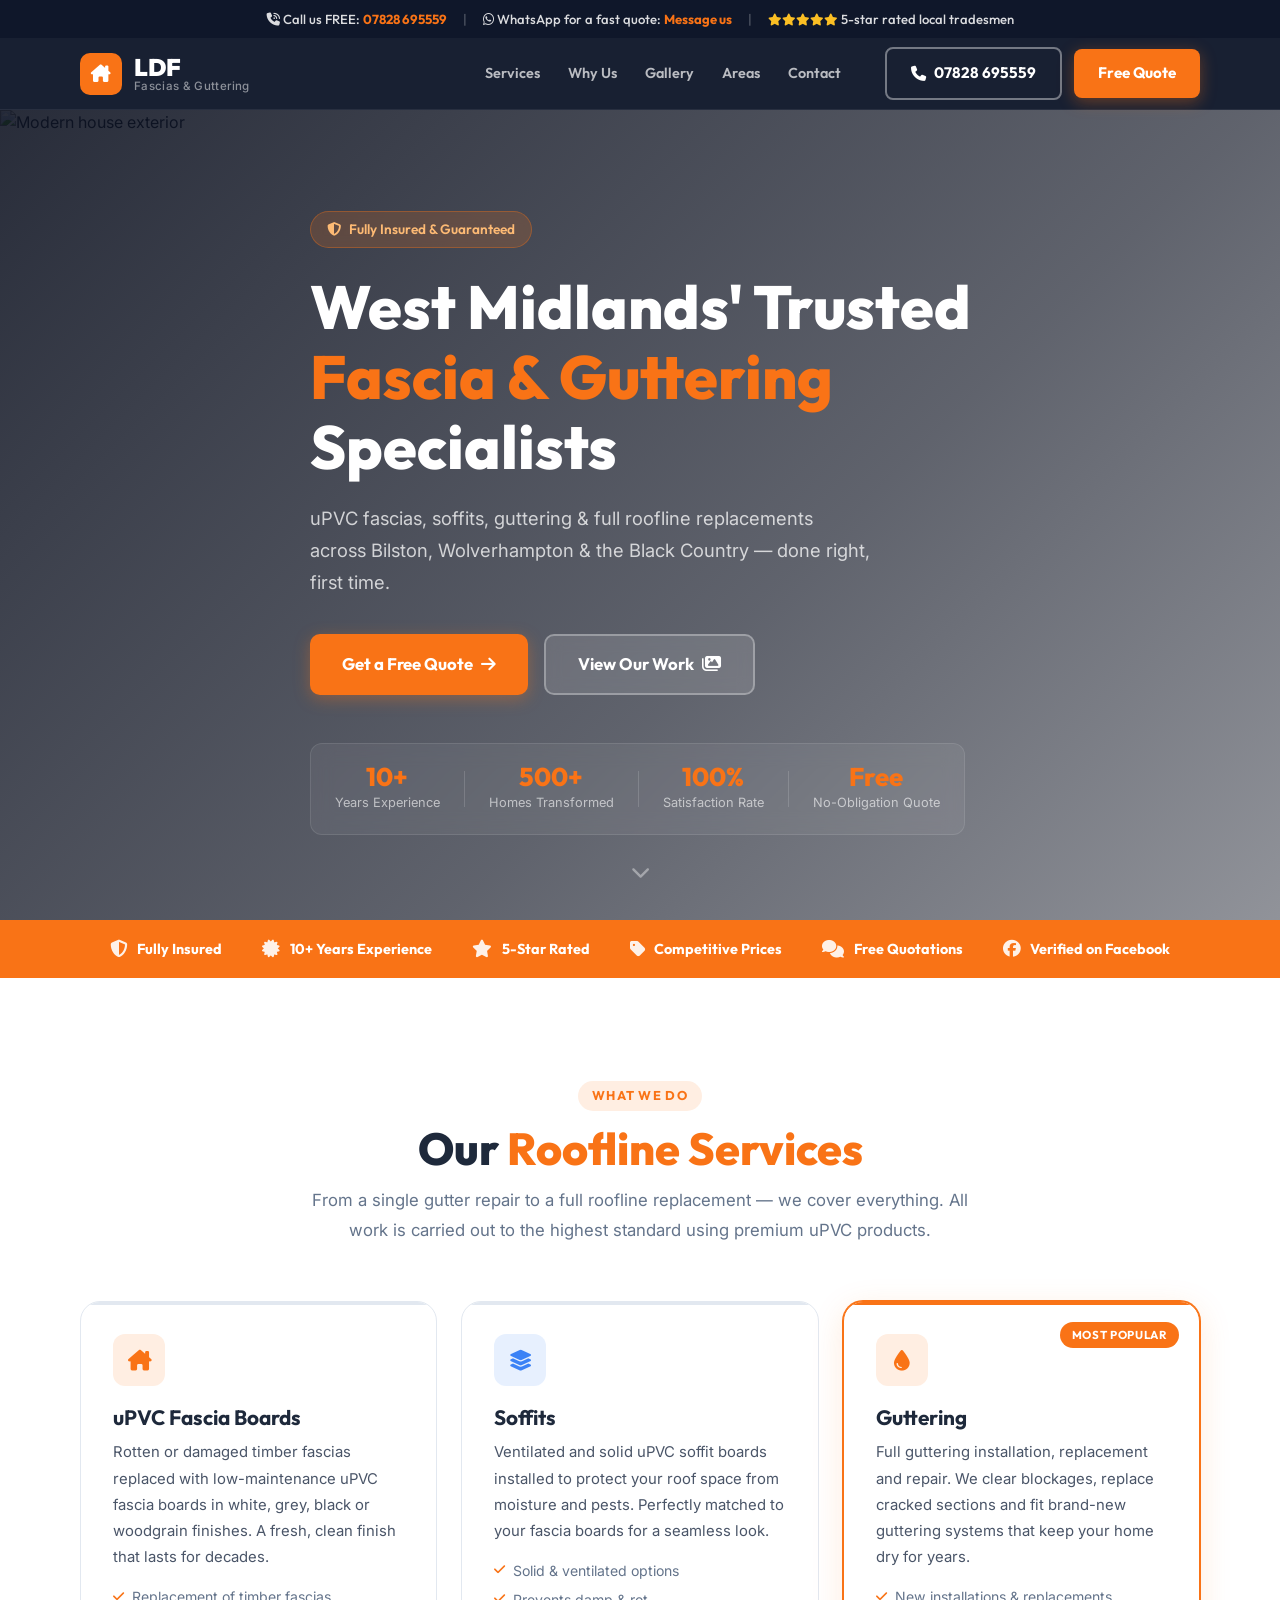
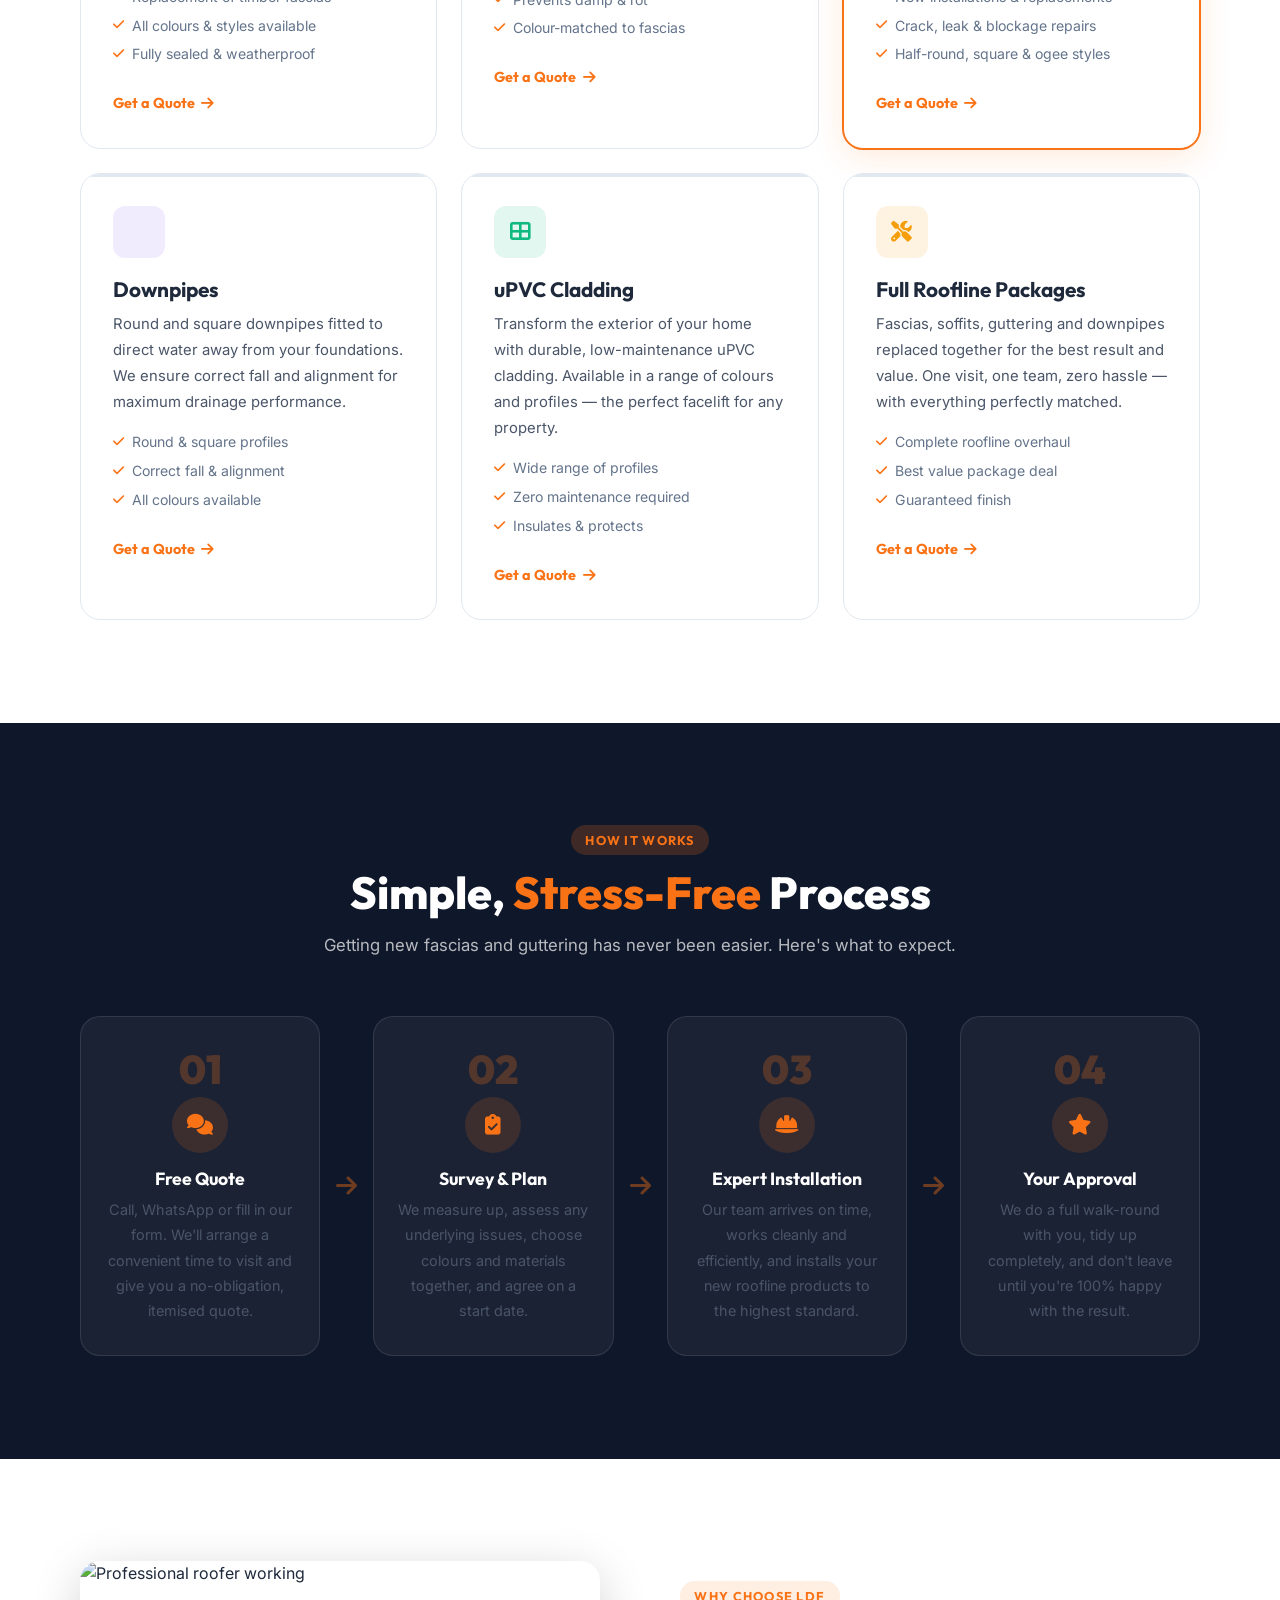
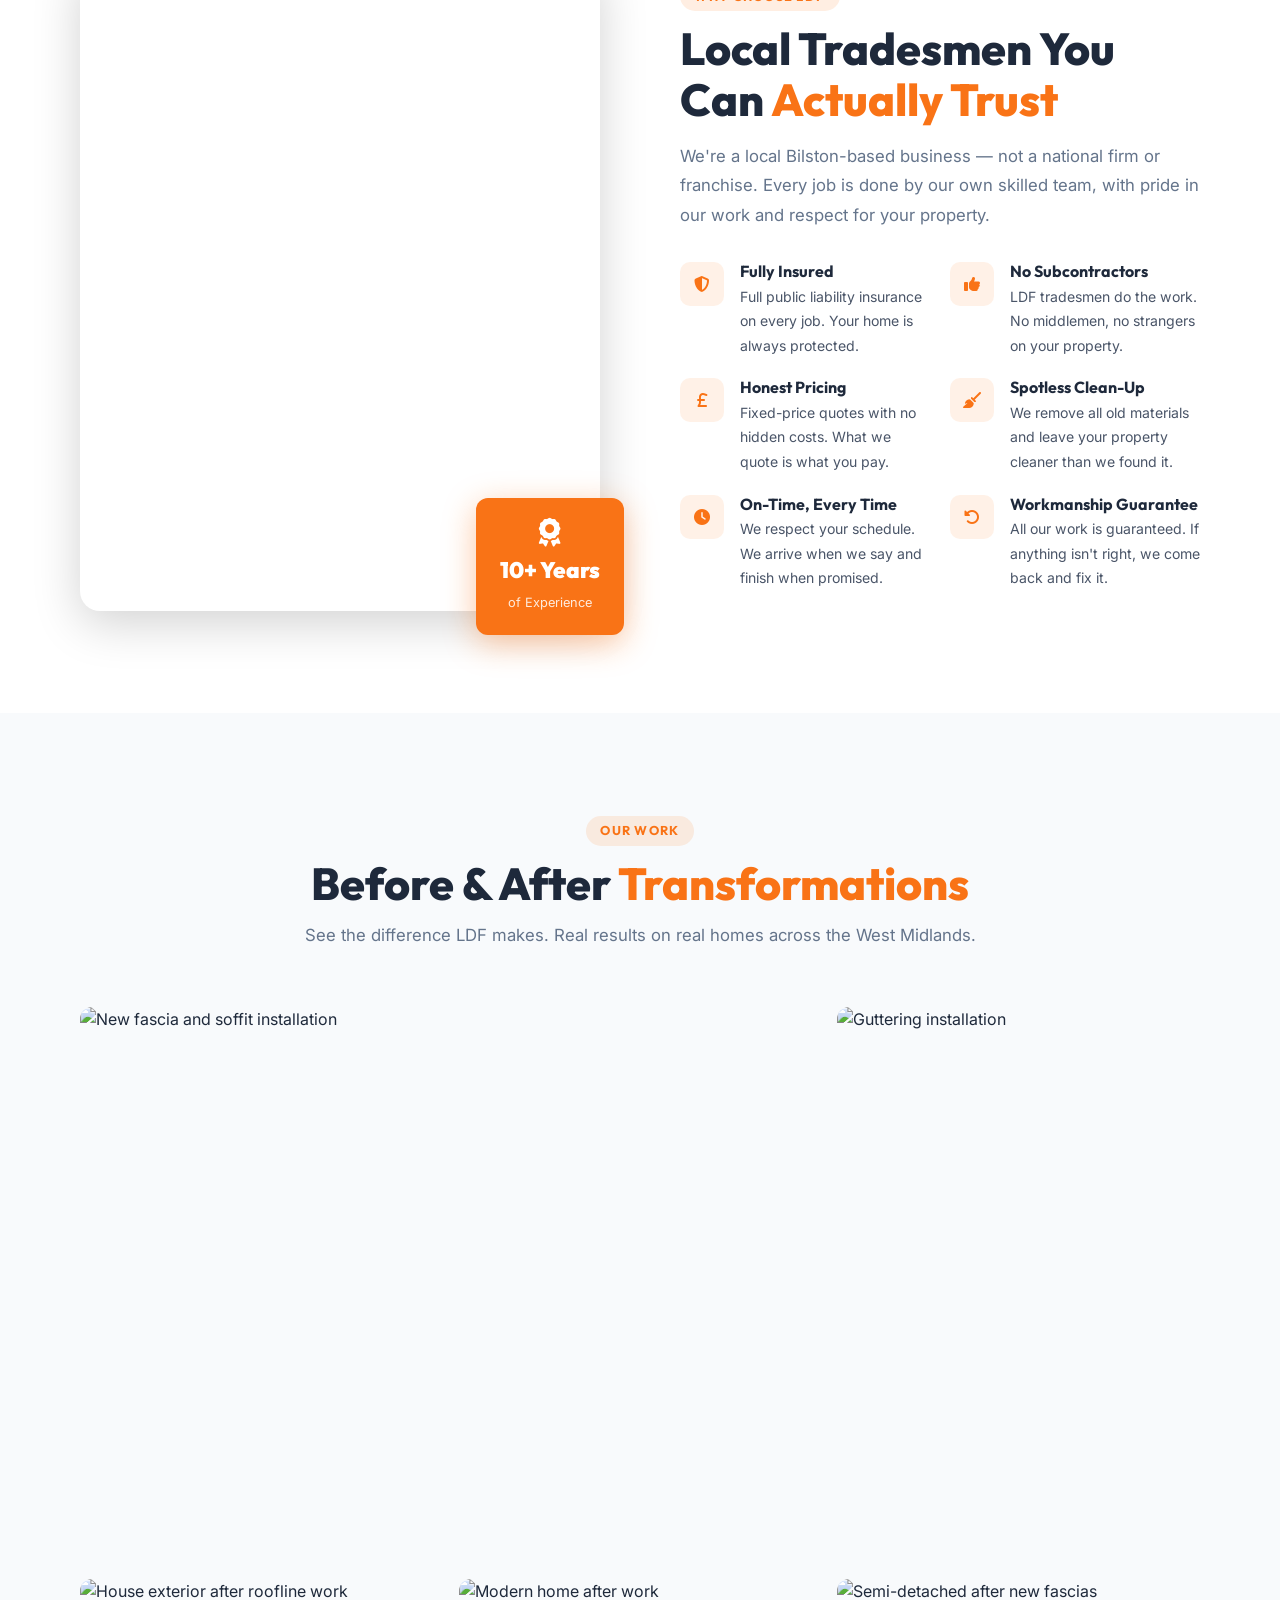
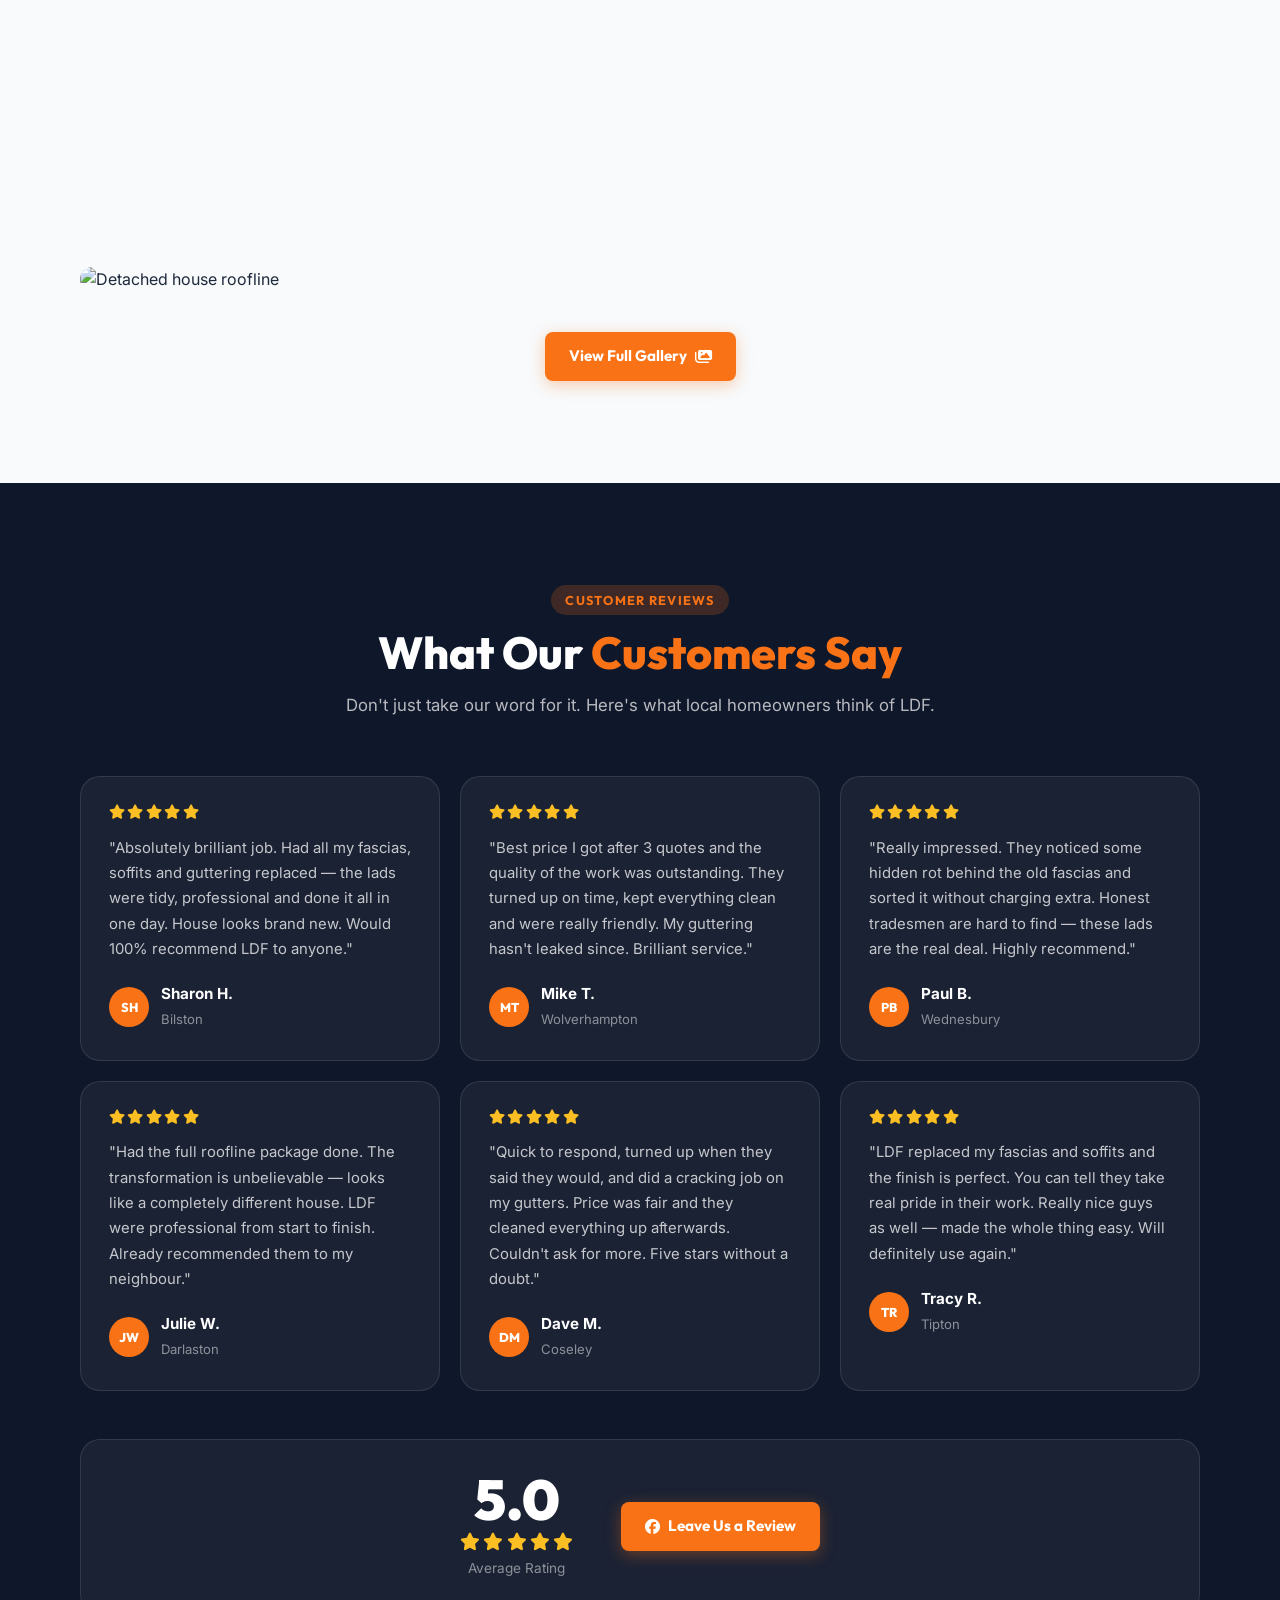
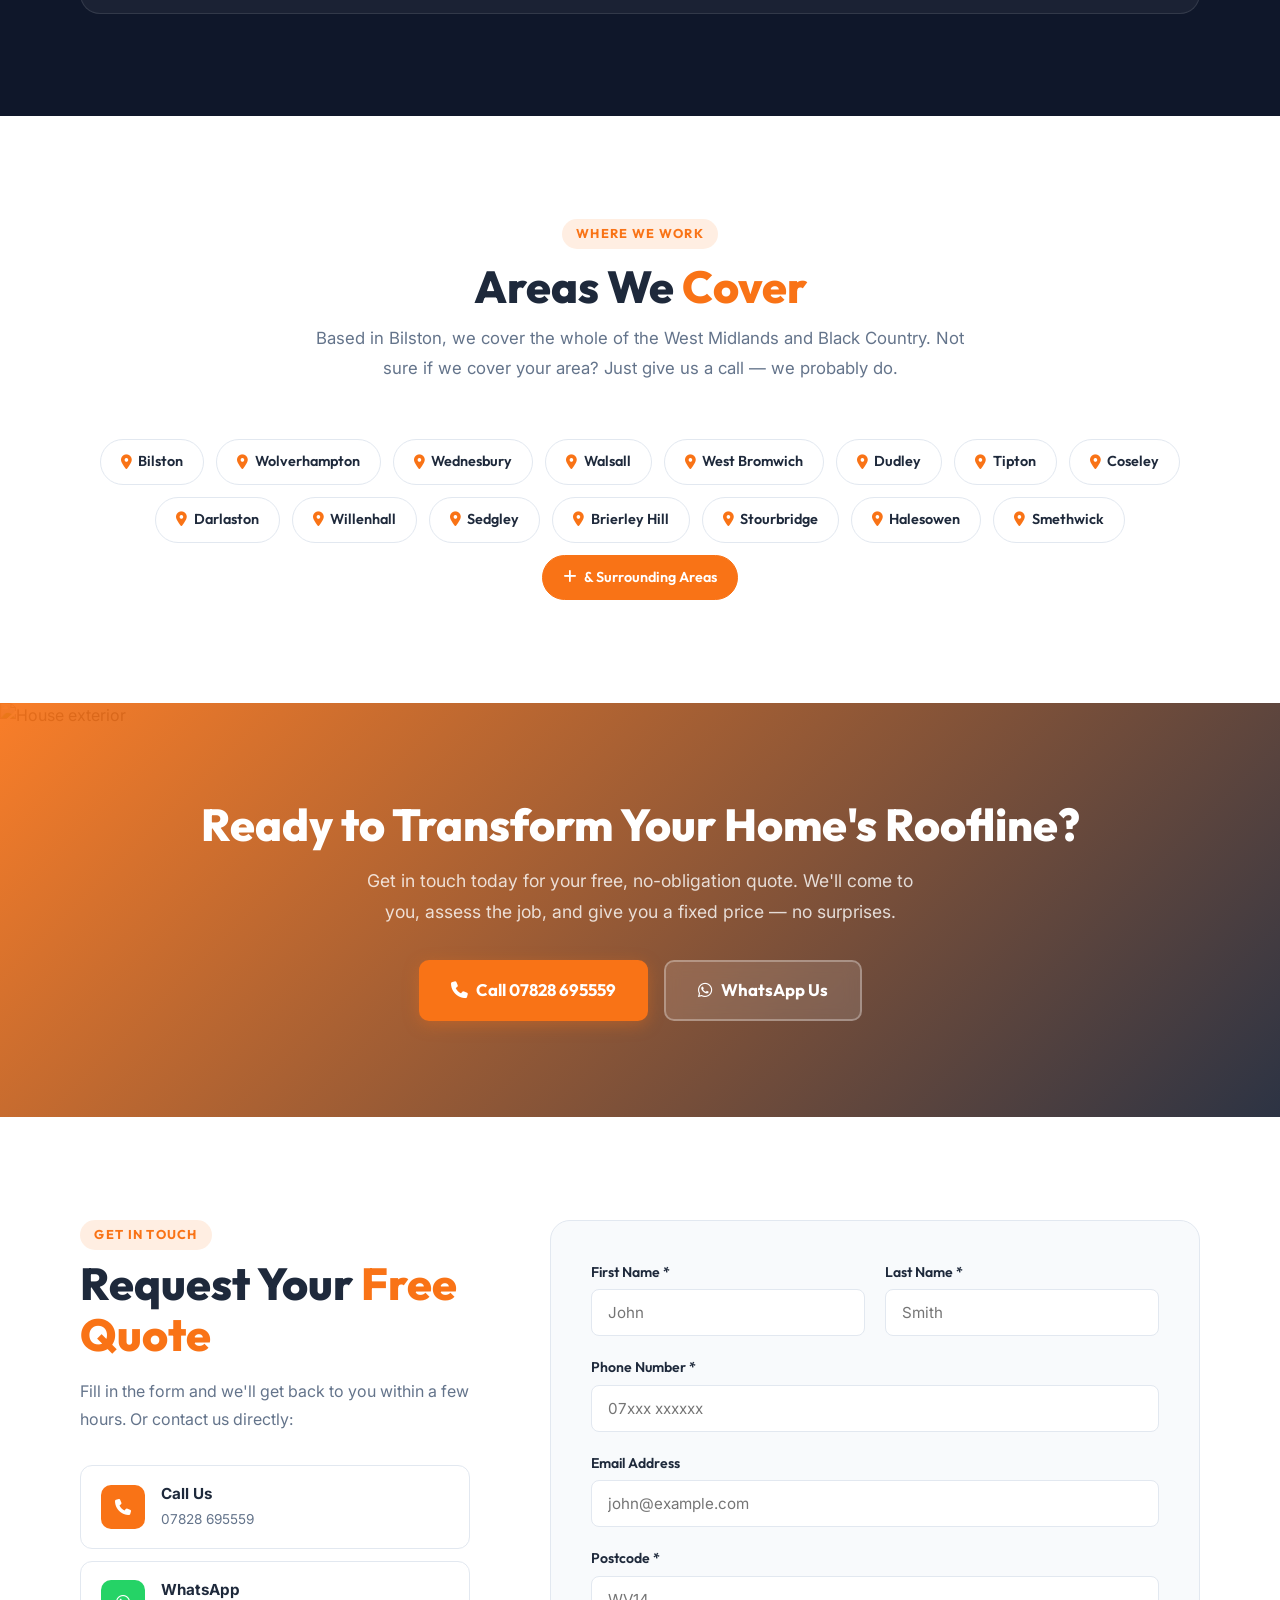
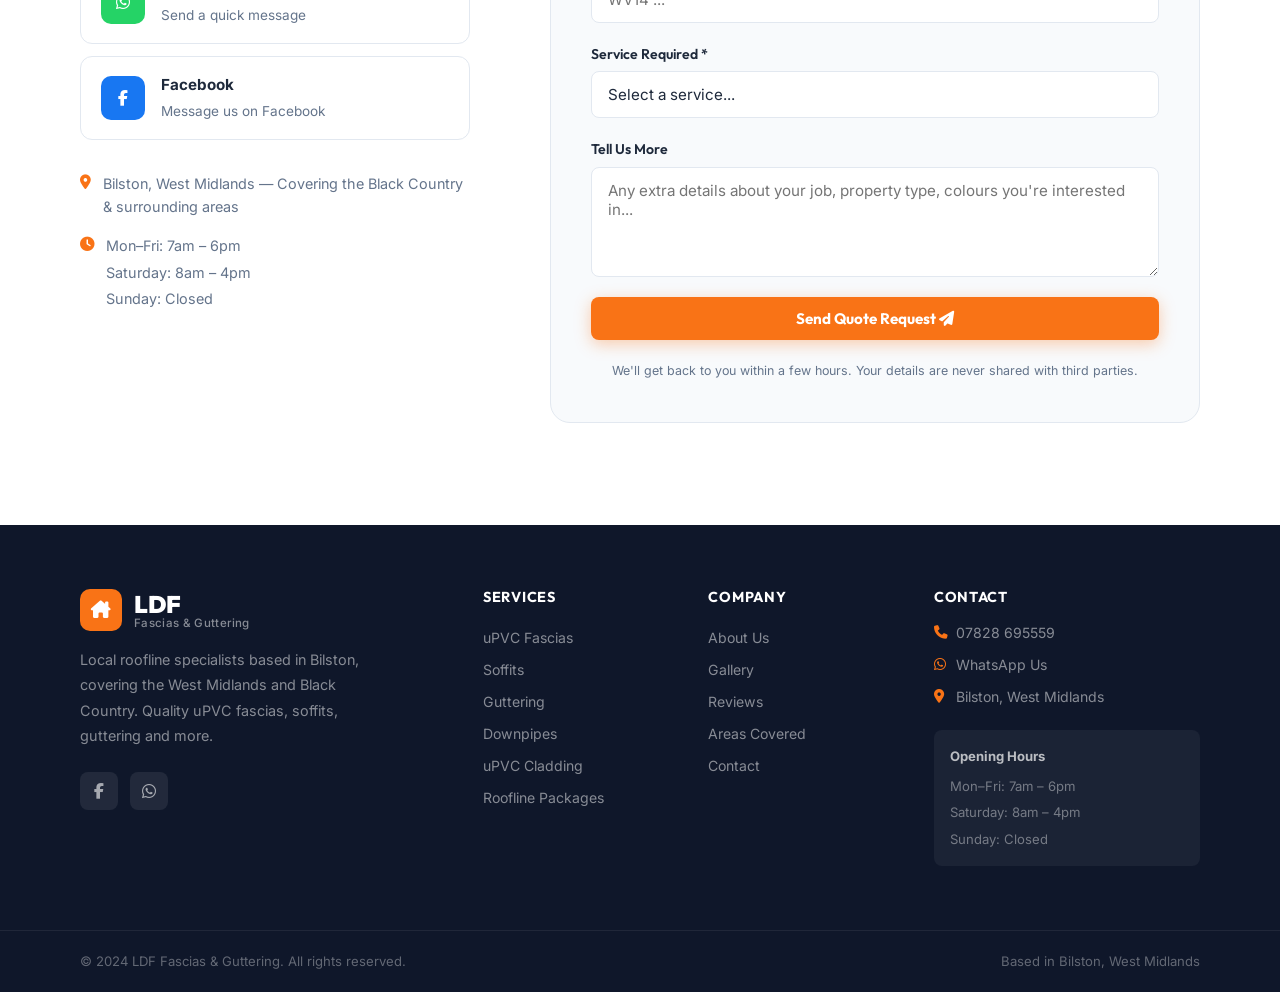
==== commit dff81c0b: "Improve accessibility, naming, manifest and structured data" ====
--- a/index.html
+++ b/index.html
@@ -1,15 +1,47 @@
 <!DOCTYPE html>
-<html lang="en">
+<html lang="en-GB">
 <head>
   <meta charset="utf-8" />
   <meta name="viewport" content="width=device-width, initial-scale=1" />
-  <title>LDF Fascias & Guttering | Bilston, West Midlands</title>
+  <title>LDF Fascias & Guttering | Bilston, West Midlands | Free Quotes</title>
   <meta name="description" content="LDF Fascias & Guttering — expert uPVC fascias, soffits, guttering and roofline installations across Bilston, Wolverhampton & the West Midlands. Free quotes, fully insured." />
   <meta name="keywords" content="fascias, soffits, guttering, roofline, uPVC, Bilston, Wolverhampton, West Midlands, Black Country" />
-  <link rel="canonical" href="https://ldfguttering.co.uk/" />
+  <meta name="theme-color" content="#f97316" />
+  <link rel="canonical" href="https://harrybraiden.github.io/grave-cleaning-site/" />
+  <link rel="manifest" href="manifest.json" />
+
+  <!-- Open Graph -->
   <meta property="og:title" content="LDF Fascias & Guttering | Bilston, West Midlands" />
   <meta property="og:description" content="Expert uPVC fascias, soffits & guttering across the West Midlands. Free quotes, fully insured." />
   <meta property="og:type" content="website" />
+  <meta property="og:url" content="https://harrybraiden.github.io/grave-cleaning-site/" />
+  <meta property="og:image" content="https://images.unsplash.com/photo-1570129477492-45c003edd2be?w=1200&q=80" />
+
+  <!-- Structured Data -->
+  <script type="application/ld+json">
+  {
+    "@context": "https://schema.org",
+    "@type": "LocalBusiness",
+    "name": "LDF Fascias & Guttering",
+    "description": "Expert uPVC fascias, soffits, guttering and roofline installations across Bilston and the West Midlands.",
+    "telephone": "07828695559",
+    "address": {
+      "@type": "PostalAddress",
+      "addressLocality": "Bilston",
+      "addressRegion": "West Midlands",
+      "addressCountry": "GB"
+    },
+    "url": "https://harrybraiden.github.io/grave-cleaning-site/",
+    "sameAs": ["https://www.facebook.com/p/LDF-Fascias-Guttering-100091321956906/"],
+    "openingHoursSpecification": [
+      {"@type":"OpeningHoursSpecification","dayOfWeek":["Monday","Tuesday","Wednesday","Thursday","Friday"],"opens":"07:00","closes":"18:00"},
+      {"@type":"OpeningHoursSpecification","dayOfWeek":"Saturday","opens":"08:00","closes":"16:00"}
+    ],
+    "priceRange": "££",
+    "areaServed": ["Bilston","Wolverhampton","Wednesbury","Walsall","West Bromwich","Dudley","Tipton","Coseley","Darlaston","Willenhall"]
+  }
+  </script>
+
   <link rel="preconnect" href="https://fonts.googleapis.com" />
   <link rel="preconnect" href="https://fonts.gstatic.com" crossorigin />
   <link href="https://fonts.googleapis.com/css2?family=Outfit:wght@300;400;500;600;700;800;900&family=Inter:wght@400;500;600&display=swap" rel="stylesheet" />
@@ -17,6 +49,8 @@
   <link rel="stylesheet" href="style.css" />
 </head>
 <body>
+  <!-- Skip to main content for screen readers -->
+  <a href="#main-content" class="skip-link">Skip to main content</a>
 
   <div class="announce-bar">
     <span><i class="fa-solid fa-phone-volume"></i> Call us FREE: <a href="tel:07828695559">07828 695559</a></span>
@@ -72,12 +106,12 @@
   <div class="drawer-overlay" id="drawerOverlay"></div>
 
   <!-- HERO -->
-  <section class="hero" id="home">
+  <section class="hero" id="home" aria-label="Hero section">
     <div class="hero-bg">
       <div class="hero-overlay"></div>
       <img src="https://images.unsplash.com/photo-1570129477492-45c003edd2be?w=1600&q=80" alt="Modern house exterior" class="hero-img" loading="eager" />
     </div>
-    <div class="container hero-content">
+    <div class="container hero-content" id="main-content">
       <div class="hero-badge">
         <i class="fa-solid fa-shield-halved"></i> Fully Insured &amp; Guaranteed
       </div>
--- a/style.css
+++ b/style.css
@@ -873,3 +873,61 @@
 .fade-up-1 { animation-delay: .1s; }
 .fade-up-2 { animation-delay: .2s; }
 .fade-up-3 { animation-delay: .3s; }
+
+/* ── ACCESSIBILITY ── */
+
+/* Skip link */
+.skip-link {
+  position: absolute;
+  top: -100px;
+  left: 1rem;
+  background: var(--orange);
+  color: var(--white);
+  font-family: 'Outfit', sans-serif;
+  font-weight: 700;
+  font-size: .95rem;
+  padding: .75rem 1.5rem;
+  border-radius: 0 0 8px 8px;
+  z-index: 9999;
+  transition: top .2s ease;
+}
+.skip-link:focus { top: 0; }
+
+/* Visible focus rings for keyboard users */
+a:focus-visible,
+button:focus-visible,
+input:focus-visible,
+select:focus-visible,
+textarea:focus-visible {
+  outline: 3px solid var(--orange);
+  outline-offset: 3px;
+  border-radius: 4px;
+}
+
+/* High-contrast text improvements */
+.service-card p,
+.why-point p,
+.process-step p { color: #4a5568; }
+
+/* Larger tap targets on mobile */
+@media (max-width: 768px) {
+  .nav-btn,
+  .btn { min-height: 48px; }
+  .contact-card { min-height: 64px; }
+  .area-pill { padding: .8rem 1.4rem; font-size: .95rem; }
+  .sticky-btn { font-size: 1rem; }
+}
+
+/* Reduced motion */
+@media (prefers-reduced-motion: reduce) {
+  *, *::before, *::after {
+    animation-duration: .01ms !important;
+    transition-duration: .01ms !important;
+  }
+  html { scroll-behavior: auto; }
+}
+
+/* Scrolled header — subtle shadow */
+.site-header.scrolled {
+  box-shadow: 0 4px 24px rgba(0,0,0,.25);
+}
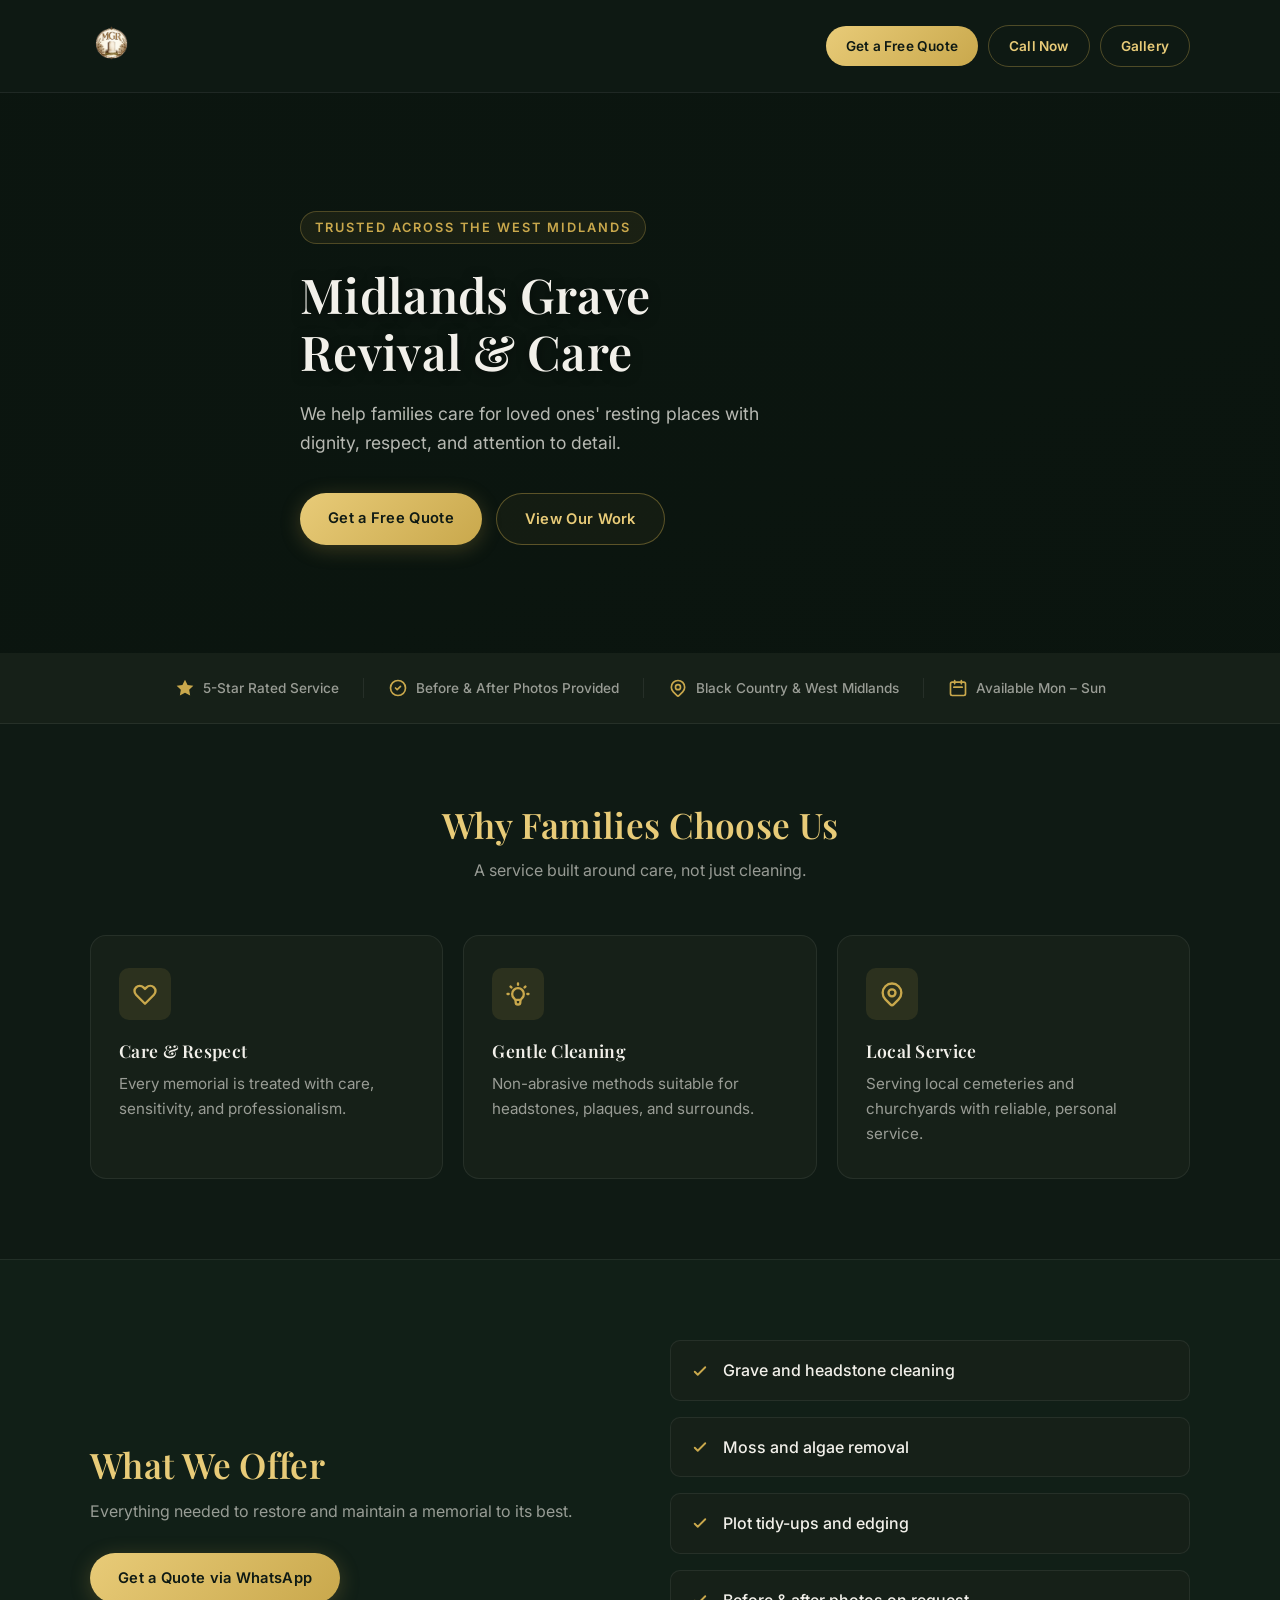
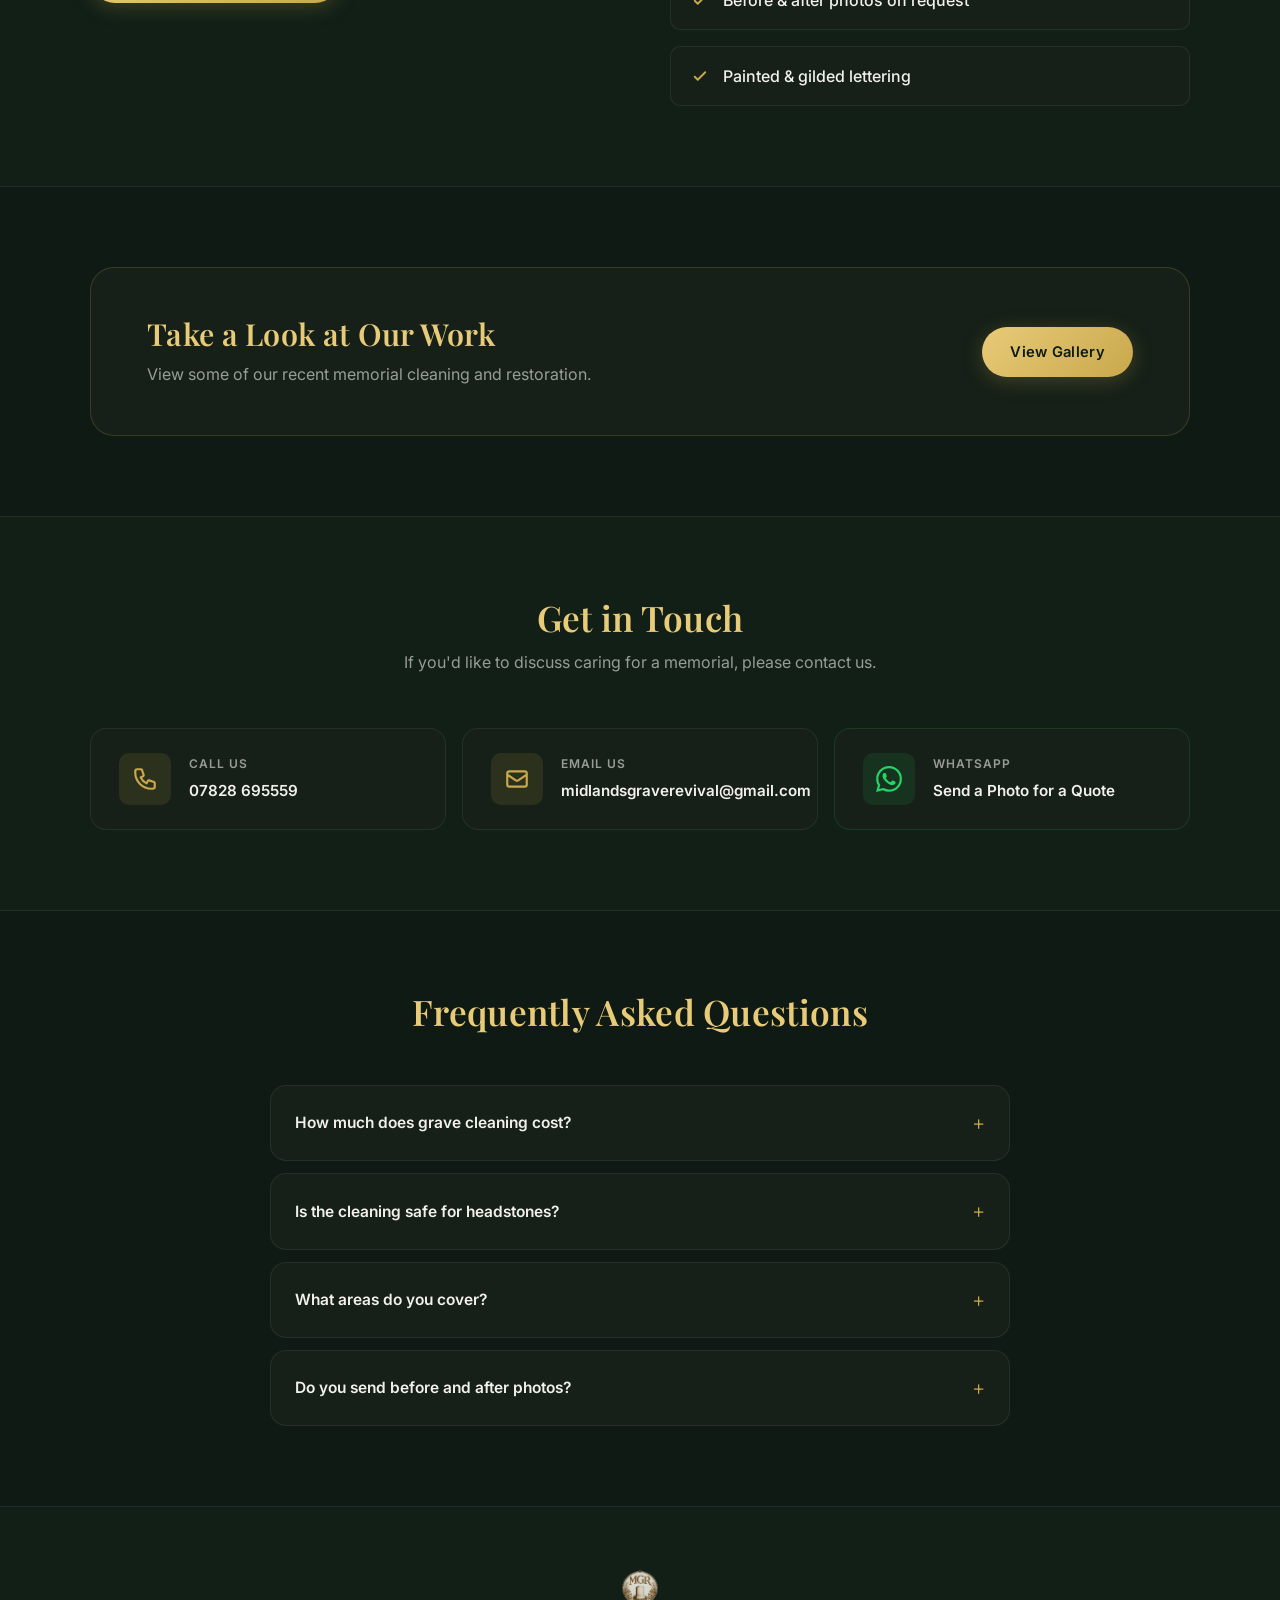
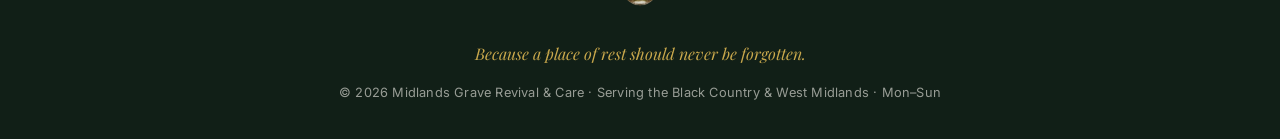
==== commit 39a0b08c: "Revert "Build complete LDF Fascias & Guttering website"" ====
--- a/index.html
+++ b/index.html
@@ -1,666 +1,228 @@
 <!DOCTYPE html>
-<html lang="en-GB">
+<html lang="en">
 <head>
   <meta charset="utf-8" />
   <meta name="viewport" content="width=device-width, initial-scale=1" />
-  <title>LDF Fascias & Guttering | Bilston, West Midlands | Free Quotes</title>
-  <meta name="description" content="LDF Fascias & Guttering — expert uPVC fascias, soffits, guttering and roofline installations across Bilston, Wolverhampton & the West Midlands. Free quotes, fully insured." />
-  <meta name="keywords" content="fascias, soffits, guttering, roofline, uPVC, Bilston, Wolverhampton, West Midlands, Black Country" />
-  <meta name="theme-color" content="#f97316" />
-  <link rel="canonical" href="https://harrybraiden.github.io/grave-cleaning-site/" />
-  <link rel="manifest" href="manifest.json" />
-
-  <!-- Open Graph -->
-  <meta property="og:title" content="LDF Fascias & Guttering | Bilston, West Midlands" />
-  <meta property="og:description" content="Expert uPVC fascias, soffits & guttering across the West Midlands. Free quotes, fully insured." />
-  <meta property="og:type" content="website" />
-  <meta property="og:url" content="https://harrybraiden.github.io/grave-cleaning-site/" />
-  <meta property="og:image" content="https://images.unsplash.com/photo-1570129477492-45c003edd2be?w=1200&q=80" />
-
-  <!-- Structured Data -->
-  <script type="application/ld+json">
-  {
-    "@context": "https://schema.org",
-    "@type": "LocalBusiness",
-    "name": "LDF Fascias & Guttering",
-    "description": "Expert uPVC fascias, soffits, guttering and roofline installations across Bilston and the West Midlands.",
-    "telephone": "07828695559",
-    "address": {
-      "@type": "PostalAddress",
-      "addressLocality": "Bilston",
-      "addressRegion": "West Midlands",
-      "addressCountry": "GB"
-    },
-    "url": "https://harrybraiden.github.io/grave-cleaning-site/",
-    "sameAs": ["https://www.facebook.com/p/LDF-Fascias-Guttering-100091321956906/"],
-    "openingHoursSpecification": [
-      {"@type":"OpeningHoursSpecification","dayOfWeek":["Monday","Tuesday","Wednesday","Thursday","Friday"],"opens":"07:00","closes":"18:00"},
-      {"@type":"OpeningHoursSpecification","dayOfWeek":"Saturday","opens":"08:00","closes":"16:00"}
-    ],
-    "priceRange": "££",
-    "areaServed": ["Bilston","Wolverhampton","Wednesbury","Walsall","West Bromwich","Dudley","Tipton","Coseley","Darlaston","Willenhall"]
-  }
+  <title>Midlands Grave Revival & Care | Headstone & Grave Cleaning</title>
+  <meta name="description" content="Respectful grave and headstone cleaning. Caring for memorials with dignity and care across the Black Country & West Midlands." />
+  <link rel="preconnect" href="https://fonts.googleapis.com">
+  <link rel="preconnect" href="https://fonts.gstatic.com" crossorigin>
+  <link href="https://fonts.googleapis.com/css2?family=Playfair+Display:wght@500;600;700&family=Inter:wght@400;500;600;700&display=swap" rel="stylesheet">
+  <link rel="stylesheet" href="style.css" />
+  <script async src="https://www.googletagmanager.com/gtag/js?id=AW-18109177491"></script>
+  <script>
+    window.dataLayer = window.dataLayer || [];
+    function gtag(){dataLayer.push(arguments);}
+    gtag('js', new Date());
+    gtag('config', 'AW-18109177491');
   </script>
-
-  <link rel="preconnect" href="https://fonts.googleapis.com" />
-  <link rel="preconnect" href="https://fonts.gstatic.com" crossorigin />
-  <link href="https://fonts.googleapis.com/css2?family=Outfit:wght@300;400;500;600;700;800;900&family=Inter:wght@400;500;600&display=swap" rel="stylesheet" />
-  <link rel="stylesheet" href="https://cdnjs.cloudflare.com/ajax/libs/font-awesome/6.5.0/css/all.min.css" />
-  <link rel="stylesheet" href="style.css" />
 </head>
 <body>
-  <!-- Skip to main content for screen readers -->
-  <a href="#main-content" class="skip-link">Skip to main content</a>
-
-  <div class="announce-bar">
-    <span><i class="fa-solid fa-phone-volume"></i> Call us FREE: <a href="tel:07828695559">07828 695559</a></span>
-    <span class="pipe">|</span>
-    <span><i class="fa-brands fa-whatsapp"></i> WhatsApp for a fast quote: <a href="https://wa.me/447828695559">Message us</a></span>
-    <span class="pipe hide-sm">|</span>
-    <span class="hide-sm"><i class="fa-solid fa-star"></i><i class="fa-solid fa-star"></i><i class="fa-solid fa-star"></i><i class="fa-solid fa-star"></i><i class="fa-solid fa-star"></i> 5-star rated local tradesmen</span>
+
+  <!-- ── HEADER ── -->
+  <header class="site-header">
+    <div class="container header-inner">
+      <a href="index.html" class="brand-link">
+        <img src="assets/mgr-logo.png.PNG" alt="Midlands Grave Revival logo" class="brand-logo">
+      </a>
+      <nav class="header-nav">
+        <a href="https://wa.me/447828695559" class="nav-btn nav-btn--gold">Get a Free Quote</a>
+        <a href="tel:07828695559" class="nav-btn nav-btn--outline">Call Now</a>
+        <a href="gallery.html" class="nav-btn nav-btn--outline">Gallery</a>
+      </nav>
+    </div>
+  </header>
+
+  <!-- ── HERO ── -->
+  <section class="hero">
+    <div class="hero-overlay"></div>
+    <div class="container hero-content">
+      <span class="hero-eyebrow">Trusted Across the West Midlands</span>
+      <h1 class="hero-title">Midlands Grave Revival&nbsp;&amp;&nbsp;Care</h1>
+      <p class="hero-lead">We help families care for loved ones' resting places with dignity, respect, and attention to detail.</p>
+      <div class="hero-actions">
+        <a href="https://wa.me/447828695559" class="btn btn--gold">Get a Free Quote</a>
+        <a href="gallery.html" class="btn btn--ghost">View Our Work</a>
+      </div>
+    </div>
+  </section>
+
+  <!-- ── TRUST BAR ── -->
+  <div class="trust-bar">
+    <div class="container trust-inner">
+      <div class="trust-item">
+        <svg width="20" height="20" fill="none" viewBox="0 0 24 24"><path d="M12 2l3.09 6.26L22 9.27l-5 4.87 1.18 6.88L12 17.77l-6.18 3.25L7 14.14 2 9.27l6.91-1.01L12 2z" fill="currentColor"/></svg>
+        <span>5-Star Rated Service</span>
+      </div>
+      <div class="trust-divider"></div>
+      <div class="trust-item">
+        <svg width="20" height="20" fill="none" viewBox="0 0 24 24"><path d="M9 12l2 2 4-4M21 12a9 9 0 11-18 0 9 9 0 0118 0z" stroke="currentColor" stroke-width="2" stroke-linecap="round" stroke-linejoin="round"/></svg>
+        <span>Before &amp; After Photos Provided</span>
+      </div>
+      <div class="trust-divider"></div>
+      <div class="trust-item">
+        <svg width="20" height="20" fill="none" viewBox="0 0 24 24"><path d="M17.657 16.657L13.414 20.9a2 2 0 01-2.827 0l-4.244-4.243a8 8 0 1111.314 0z" stroke="currentColor" stroke-width="2" stroke-linecap="round"/><path d="M15 11a3 3 0 11-6 0 3 3 0 016 0z" stroke="currentColor" stroke-width="2" stroke-linecap="round"/></svg>
+        <span>Black Country &amp; West Midlands</span>
+      </div>
+      <div class="trust-divider"></div>
+      <div class="trust-item">
+        <svg width="20" height="20" fill="none" viewBox="0 0 24 24"><path d="M8 7V3m8 4V3m-9 8h10M5 21h14a2 2 0 002-2V7a2 2 0 00-2-2H5a2 2 0 00-2 2v12a2 2 0 002 2z" stroke="currentColor" stroke-width="2" stroke-linecap="round" stroke-linejoin="round"/></svg>
+        <span>Available Mon – Sun</span>
+      </div>
+    </div>
   </div>
 
-  <header class="site-header" id="header">
-    <div class="container header-inner">
-      <a href="index.html" class="brand">
-        <div class="brand-logo-wrap">
-          <span class="brand-icon"><i class="fa-solid fa-house-chimney"></i></span>
-          <div class="brand-text">
-            <span class="brand-name">LDF</span>
-            <span class="brand-sub">Fascias &amp; Guttering</span>
-          </div>
-        </div>
-      </a>
-      <nav class="main-nav" id="mainNav">
-        <a href="#services">Services</a>
-        <a href="#why-us">Why Us</a>
-        <a href="gallery.html">Gallery</a>
-        <a href="#areas">Areas</a>
-        <a href="#contact">Contact</a>
-      </nav>
-      <div class="header-ctas">
-        <a href="tel:07828695559" class="btn btn-outline-white"><i class="fa-solid fa-phone"></i> 07828 695559</a>
-        <a href="#contact" class="btn btn-orange">Free Quote</a>
-      </div>
-      <button class="burger" id="burger" aria-label="Open menu">
-        <span></span><span></span><span></span>
-      </button>
-    </div>
-  </header>
-
-  <!-- MOBILE NAV DRAWER -->
-  <div class="nav-drawer" id="navDrawer">
-    <button class="drawer-close" id="drawerClose" aria-label="Close menu"><i class="fa-solid fa-xmark"></i></button>
-    <nav class="drawer-nav">
-      <a href="#services" class="drawer-link">Services</a>
-      <a href="#why-us" class="drawer-link">Why Us</a>
-      <a href="gallery.html" class="drawer-link">Gallery</a>
-      <a href="#areas" class="drawer-link">Areas</a>
-      <a href="#contact" class="drawer-link">Contact</a>
-    </nav>
-    <div class="drawer-ctas">
-      <a href="tel:07828695559" class="btn btn-orange btn-full"><i class="fa-solid fa-phone"></i> Call 07828 695559</a>
-      <a href="https://wa.me/447828695559" class="btn btn-ghost btn-full" target="_blank" rel="noopener"><i class="fa-brands fa-whatsapp"></i> WhatsApp Us</a>
-    </div>
-  </div>
-  <div class="drawer-overlay" id="drawerOverlay"></div>
-
-  <!-- HERO -->
-  <section class="hero" id="home" aria-label="Hero section">
-    <div class="hero-bg">
-      <div class="hero-overlay"></div>
-      <img src="https://images.unsplash.com/photo-1570129477492-45c003edd2be?w=1600&q=80" alt="Modern house exterior" class="hero-img" loading="eager" />
-    </div>
-    <div class="container hero-content" id="main-content">
-      <div class="hero-badge">
-        <i class="fa-solid fa-shield-halved"></i> Fully Insured &amp; Guaranteed
-      </div>
-      <h1>West Midlands' Trusted<br /><span class="highlight">Fascia &amp; Guttering</span><br />Specialists</h1>
-      <p class="hero-sub">uPVC fascias, soffits, guttering &amp; full roofline replacements across Bilston, Wolverhampton &amp; the Black Country — done right, first time.</p>
-      <div class="hero-btns">
-        <a href="#contact" class="btn btn-orange btn-lg">Get a Free Quote <i class="fa-solid fa-arrow-right"></i></a>
-        <a href="gallery.html" class="btn btn-ghost btn-lg">View Our Work <i class="fa-solid fa-images"></i></a>
-      </div>
-      <div class="hero-stats">
-        <div class="stat"><strong>10+</strong><span>Years Experience</span></div>
-        <div class="stat-divider"></div>
-        <div class="stat"><strong>500+</strong><span>Homes Transformed</span></div>
-        <div class="stat-divider"></div>
-        <div class="stat"><strong>100%</strong><span>Satisfaction Rate</span></div>
-        <div class="stat-divider"></div>
-        <div class="stat"><strong>Free</strong><span>No-Obligation Quote</span></div>
-      </div>
-    </div>
-    <div class="hero-scroll"><i class="fa-solid fa-chevron-down"></i></div>
-  </section>
-
-  <!-- TRUST STRIP -->
-  <section class="trust-strip">
-    <div class="container trust-inner">
-      <div class="trust-item"><i class="fa-solid fa-shield-halved"></i><span>Fully Insured</span></div>
-      <div class="trust-item"><i class="fa-solid fa-certificate"></i><span>10+ Years Experience</span></div>
-      <div class="trust-item"><i class="fa-solid fa-star"></i><span>5-Star Rated</span></div>
-      <div class="trust-item"><i class="fa-solid fa-tag"></i><span>Competitive Prices</span></div>
-      <div class="trust-item"><i class="fa-solid fa-comments"></i><span>Free Quotations</span></div>
-      <div class="trust-item"><i class="fa-brands fa-facebook"></i><span>Verified on Facebook</span></div>
-    </div>
-  </section>
-
-  <!-- SERVICES -->
-  <section class="services section" id="services">
+  <!-- ── WHY US ── -->
+  <section class="section">
     <div class="container">
       <div class="section-header">
-        <span class="section-tag">What We Do</span>
-        <h2>Our <span class="highlight">Roofline Services</span></h2>
-        <p>From a single gutter repair to a full roofline replacement — we cover everything. All work is carried out to the highest standard using premium uPVC products.</p>
-      </div>
-      <div class="services-grid">
-
-        <div class="service-card">
-          <div class="service-icon-wrap" style="--clr:#f97316">
-            <i class="fa-solid fa-house-chimney"></i>
-          </div>
-          <h3>uPVC Fascia Boards</h3>
-          <p>Rotten or damaged timber fascias replaced with low-maintenance uPVC fascia boards in white, grey, black or woodgrain finishes. A fresh, clean finish that lasts for decades.</p>
-          <ul class="service-list">
-            <li><i class="fa-solid fa-check"></i> Replacement of timber fascias</li>
-            <li><i class="fa-solid fa-check"></i> All colours &amp; styles available</li>
-            <li><i class="fa-solid fa-check"></i> Fully sealed &amp; weatherproof</li>
-          </ul>
-          <a href="#contact" class="service-cta">Get a Quote <i class="fa-solid fa-arrow-right"></i></a>
+        <h2>Why Families Choose Us</h2>
+        <p>A service built around care, not just cleaning.</p>
+      </div>
+      <div class="cards-grid">
+        <div class="card">
+          <div class="card-icon">
+            <svg width="28" height="28" fill="none" viewBox="0 0 24 24"><path d="M4.318 6.318a4.5 4.5 0 016.364 0L12 7.636l1.318-1.318a4.5 4.5 0 016.364 6.364L12 20.364l-7.682-7.682a4.5 4.5 0 010-6.364z" stroke="currentColor" stroke-width="2" stroke-linecap="round" stroke-linejoin="round"/></svg>
+          </div>
+          <h3>Care &amp; Respect</h3>
+          <p>Every memorial is treated with care, sensitivity, and professionalism.</p>
         </div>
-
-        <div class="service-card">
-          <div class="service-icon-wrap" style="--clr:#3b82f6">
-            <i class="fa-solid fa-layer-group"></i>
-          </div>
-          <h3>Soffits</h3>
-          <p>Ventilated and solid uPVC soffit boards installed to protect your roof space from moisture and pests. Perfectly matched to your fascia boards for a seamless look.</p>
-          <ul class="service-list">
-            <li><i class="fa-solid fa-check"></i> Solid &amp; ventilated options</li>
-            <li><i class="fa-solid fa-check"></i> Prevents damp &amp; rot</li>
-            <li><i class="fa-solid fa-check"></i> Colour-matched to fascias</li>
-          </ul>
-          <a href="#contact" class="service-cta">Get a Quote <i class="fa-solid fa-arrow-right"></i></a>
+        <div class="card">
+          <div class="card-icon">
+            <svg width="28" height="28" fill="none" viewBox="0 0 24 24"><path d="M9.663 17h4.673M12 3v1m6.364 1.636l-.707.707M21 12h-1M4 12H3m3.343-5.657l-.707-.707m2.828 9.9a5 5 0 117.072 0l-.548.547A3.374 3.374 0 0014 18.469V19a2 2 0 11-4 0v-.531c0-.895-.356-1.754-.988-2.386l-.548-.547z" stroke="currentColor" stroke-width="2" stroke-linecap="round" stroke-linejoin="round"/></svg>
+          </div>
+          <h3>Gentle Cleaning</h3>
+          <p>Non-abrasive methods suitable for headstones, plaques, and surrounds.</p>
         </div>
-
-        <div class="service-card featured-service">
-          <div class="service-badge">Most Popular</div>
-          <div class="service-icon-wrap" style="--clr:#f97316">
-            <i class="fa-solid fa-droplet"></i>
-          </div>
-          <h3>Guttering</h3>
-          <p>Full guttering installation, replacement and repair. We clear blockages, replace cracked sections and fit brand-new guttering systems that keep your home dry for years.</p>
-          <ul class="service-list">
-            <li><i class="fa-solid fa-check"></i> New installations &amp; replacements</li>
-            <li><i class="fa-solid fa-check"></i> Crack, leak &amp; blockage repairs</li>
-            <li><i class="fa-solid fa-check"></i> Half-round, square &amp; ogee styles</li>
-          </ul>
-          <a href="#contact" class="service-cta">Get a Quote <i class="fa-solid fa-arrow-right"></i></a>
+        <div class="card">
+          <div class="card-icon">
+            <svg width="28" height="28" fill="none" viewBox="0 0 24 24"><path d="M17.657 16.657L13.414 20.9a2 2 0 01-2.827 0l-4.244-4.243a8 8 0 1111.314 0z" stroke="currentColor" stroke-width="2" stroke-linecap="round"/><path d="M15 11a3 3 0 11-6 0 3 3 0 016 0z" stroke="currentColor" stroke-width="2" stroke-linecap="round"/></svg>
+          </div>
+          <h3>Local Service</h3>
+          <p>Serving local cemeteries and churchyards with reliable, personal service.</p>
         </div>
-
-        <div class="service-card">
-          <div class="service-icon-wrap" style="--clr:#8b5cf6">
-            <i class="fa-solid fa-pipe-section"></i>
-          </div>
-          <h3>Downpipes</h3>
-          <p>Round and square downpipes fitted to direct water away from your foundations. We ensure correct fall and alignment for maximum drainage performance.</p>
-          <ul class="service-list">
-            <li><i class="fa-solid fa-check"></i> Round &amp; square profiles</li>
-            <li><i class="fa-solid fa-check"></i> Correct fall &amp; alignment</li>
-            <li><i class="fa-solid fa-check"></i> All colours available</li>
-          </ul>
-          <a href="#contact" class="service-cta">Get a Quote <i class="fa-solid fa-arrow-right"></i></a>
-        </div>
-
-        <div class="service-card">
-          <div class="service-icon-wrap" style="--clr:#10b981">
-            <i class="fa-solid fa-table-cells-large"></i>
-          </div>
-          <h3>uPVC Cladding</h3>
-          <p>Transform the exterior of your home with durable, low-maintenance uPVC cladding. Available in a range of colours and profiles — the perfect facelift for any property.</p>
-          <ul class="service-list">
-            <li><i class="fa-solid fa-check"></i> Wide range of profiles</li>
-            <li><i class="fa-solid fa-check"></i> Zero maintenance required</li>
-            <li><i class="fa-solid fa-check"></i> Insulates &amp; protects</li>
-          </ul>
-          <a href="#contact" class="service-cta">Get a Quote <i class="fa-solid fa-arrow-right"></i></a>
-        </div>
-
-        <div class="service-card">
-          <div class="service-icon-wrap" style="--clr:#f59e0b">
-            <i class="fa-solid fa-screwdriver-wrench"></i>
-          </div>
-          <h3>Full Roofline Packages</h3>
-          <p>Fascias, soffits, guttering and downpipes replaced together for the best result and value. One visit, one team, zero hassle — with everything perfectly matched.</p>
-          <ul class="service-list">
-            <li><i class="fa-solid fa-check"></i> Complete roofline overhaul</li>
-            <li><i class="fa-solid fa-check"></i> Best value package deal</li>
-            <li><i class="fa-solid fa-check"></i> Guaranteed finish</li>
-          </ul>
-          <a href="#contact" class="service-cta">Get a Quote <i class="fa-solid fa-arrow-right"></i></a>
-        </div>
-
-      </div>
-    </div>
-  </section>
-
-  <!-- PROCESS -->
-  <section class="process section section-dark" id="process">
-    <div class="container">
-      <div class="section-header light">
-        <span class="section-tag">How It Works</span>
-        <h2>Simple, <span class="highlight">Stress-Free</span> Process</h2>
-        <p>Getting new fascias and guttering has never been easier. Here's what to expect.</p>
-      </div>
-      <div class="process-steps">
-        <div class="process-step">
-          <div class="step-num">01</div>
-          <div class="step-icon"><i class="fa-solid fa-comments"></i></div>
-          <h3>Free Quote</h3>
-          <p>Call, WhatsApp or fill in our form. We'll arrange a convenient time to visit and give you a no-obligation, itemised quote.</p>
-        </div>
-        <div class="process-arrow"><i class="fa-solid fa-arrow-right"></i></div>
-        <div class="process-step">
-          <div class="step-num">02</div>
-          <div class="step-icon"><i class="fa-solid fa-clipboard-check"></i></div>
-          <h3>Survey &amp; Plan</h3>
-          <p>We measure up, assess any underlying issues, choose colours and materials together, and agree on a start date.</p>
-        </div>
-        <div class="process-arrow"><i class="fa-solid fa-arrow-right"></i></div>
-        <div class="process-step">
-          <div class="step-num">03</div>
-          <div class="step-icon"><i class="fa-solid fa-helmet-safety"></i></div>
-          <h3>Expert Installation</h3>
-          <p>Our team arrives on time, works cleanly and efficiently, and installs your new roofline products to the highest standard.</p>
-        </div>
-        <div class="process-arrow"><i class="fa-solid fa-arrow-right"></i></div>
-        <div class="process-step">
-          <div class="step-num">04</div>
-          <div class="step-icon"><i class="fa-solid fa-star"></i></div>
-          <h3>Your Approval</h3>
-          <p>We do a full walk-round with you, tidy up completely, and don't leave until you're 100% happy with the result.</p>
-        </div>
-      </div>
-    </div>
-  </section>
-
-  <!-- WHY US -->
-  <section class="why-us section" id="why-us">
-    <div class="container why-inner">
-      <div class="why-img-side">
-        <div class="why-img-stack">
-          <img src="https://images.unsplash.com/photo-1504307651254-35680f356dfd?w=700&q=80" alt="Professional roofer working" class="why-img-main" loading="lazy" />
-          <div class="why-img-badge">
-            <i class="fa-solid fa-award"></i>
-            <strong>10+ Years</strong>
-            <span>of Experience</span>
-          </div>
-        </div>
-      </div>
-      <div class="why-content">
-        <span class="section-tag">Why Choose LDF</span>
-        <h2>Local Tradesmen You Can <span class="highlight">Actually Trust</span></h2>
-        <p class="why-intro">We're a local Bilston-based business — not a national firm or franchise. Every job is done by our own skilled team, with pride in our work and respect for your property.</p>
-        <div class="why-points">
-          <div class="why-point">
-            <div class="why-point-icon"><i class="fa-solid fa-shield-halved"></i></div>
-            <div>
-              <h4>Fully Insured</h4>
-              <p>Full public liability insurance on every job. Your home is always protected.</p>
-            </div>
-          </div>
-          <div class="why-point">
-            <div class="why-point-icon"><i class="fa-solid fa-thumbs-up"></i></div>
-            <div>
-              <h4>No Subcontractors</h4>
-              <p>LDF tradesmen do the work. No middlemen, no strangers on your property.</p>
-            </div>
-          </div>
-          <div class="why-point">
-            <div class="why-point-icon"><i class="fa-solid fa-pound-sign"></i></div>
-            <div>
-              <h4>Honest Pricing</h4>
-              <p>Fixed-price quotes with no hidden costs. What we quote is what you pay.</p>
-            </div>
-          </div>
-          <div class="why-point">
-            <div class="why-point-icon"><i class="fa-solid fa-broom"></i></div>
-            <div>
-              <h4>Spotless Clean-Up</h4>
-              <p>We remove all old materials and leave your property cleaner than we found it.</p>
-            </div>
-          </div>
-          <div class="why-point">
-            <div class="why-point-icon"><i class="fa-solid fa-clock"></i></div>
-            <div>
-              <h4>On-Time, Every Time</h4>
-              <p>We respect your schedule. We arrive when we say and finish when promised.</p>
-            </div>
-          </div>
-          <div class="why-point">
-            <div class="why-point-icon"><i class="fa-solid fa-rotate-left"></i></div>
-            <div>
-              <h4>Workmanship Guarantee</h4>
-              <p>All our work is guaranteed. If anything isn't right, we come back and fix it.</p>
-            </div>
-          </div>
-        </div>
-      </div>
-    </div>
-  </section>
-
-  <!-- GALLERY PREVIEW -->
-  <section class="gallery-preview section section-light" id="gallery">
+      </div>
+    </div>
+  </section>
+
+  <!-- ── SERVICES ── -->
+  <section class="section section--alt">
+    <div class="container services-layout">
+      <div class="services-text">
+        <h2>What We Offer</h2>
+        <p>Everything needed to restore and maintain a memorial to its best.</p>
+        <a href="https://wa.me/447828695559" class="btn btn--gold" style="margin-top:28px">Get a Quote via WhatsApp</a>
+      </div>
+      <ul class="services-list">
+        <li>
+          <svg width="18" height="18" viewBox="0 0 24 24" fill="none"><path d="M5 13l4 4L19 7" stroke="currentColor" stroke-width="2.5" stroke-linecap="round" stroke-linejoin="round"/></svg>
+          Grave and headstone cleaning
+        </li>
+        <li>
+          <svg width="18" height="18" viewBox="0 0 24 24" fill="none"><path d="M5 13l4 4L19 7" stroke="currentColor" stroke-width="2.5" stroke-linecap="round" stroke-linejoin="round"/></svg>
+          Moss and algae removal
+        </li>
+        <li>
+          <svg width="18" height="18" viewBox="0 0 24 24" fill="none"><path d="M5 13l4 4L19 7" stroke="currentColor" stroke-width="2.5" stroke-linecap="round" stroke-linejoin="round"/></svg>
+          Plot tidy-ups and edging
+        </li>
+        <li>
+          <svg width="18" height="18" viewBox="0 0 24 24" fill="none"><path d="M5 13l4 4L19 7" stroke="currentColor" stroke-width="2.5" stroke-linecap="round" stroke-linejoin="round"/></svg>
+          Before &amp; after photos on request
+        </li>
+        <li>
+          <svg width="18" height="18" viewBox="0 0 24 24" fill="none"><path d="M5 13l4 4L19 7" stroke="currentColor" stroke-width="2.5" stroke-linecap="round" stroke-linejoin="round"/></svg>
+          Painted &amp; gilded lettering
+        </li>
+      </ul>
+    </div>
+  </section>
+
+  <!-- ── GALLERY CTA ── -->
+  <section class="section gallery-cta">
+    <div class="container gallery-cta-inner">
+      <div>
+        <h2>Take a Look at Our Work</h2>
+        <p>View some of our recent memorial cleaning and restoration.</p>
+      </div>
+      <a href="gallery.html" class="btn btn--gold">View Gallery</a>
+    </div>
+  </section>
+
+  <!-- ── CONTACT ── -->
+  <section id="contact" class="section section--alt">
     <div class="container">
       <div class="section-header">
-        <span class="section-tag">Our Work</span>
-        <h2>Before &amp; After <span class="highlight">Transformations</span></h2>
-        <p>See the difference LDF makes. Real results on real homes across the West Midlands.</p>
-      </div>
-      <div class="gallery-grid">
-        <div class="gallery-item gallery-item--wide">
-          <img src="https://images.unsplash.com/photo-1558618666-fcd25c85cd64?w=900&q=80" alt="New fascia and soffit installation" loading="lazy" />
-          <div class="gallery-caption">New uPVC Fascia &amp; Soffit — Bilston</div>
-        </div>
-        <div class="gallery-item">
-          <img src="https://images.unsplash.com/photo-1504307651254-35680f356dfd?w=600&q=80" alt="Guttering installation" loading="lazy" />
-          <div class="gallery-caption">Full Guttering Replacement</div>
-        </div>
-        <div class="gallery-item">
-          <img src="https://images.unsplash.com/photo-1600585154340-be6161a56a0c?w=600&q=80" alt="House exterior after roofline work" loading="lazy" />
-          <div class="gallery-caption">Complete Roofline Package</div>
-        </div>
-        <div class="gallery-item">
-          <img src="https://images.unsplash.com/photo-1570129477492-45c003edd2be?w=600&q=80" alt="Modern home after work" loading="lazy" />
-          <div class="gallery-caption">Downpipe &amp; Gutter Install</div>
-        </div>
-        <div class="gallery-item">
-          <img src="https://images.unsplash.com/photo-1449844908441-8829872d2607?w=600&q=80" alt="Semi-detached after new fascias" loading="lazy" />
-          <div class="gallery-caption">uPVC Cladding — Wolverhampton</div>
-        </div>
-        <div class="gallery-item gallery-item--tall">
-          <img src="https://images.unsplash.com/photo-1523217582562-09d0def993a6?w=600&q=80" alt="Detached house roofline" loading="lazy" />
-          <div class="gallery-caption">Fascia, Soffit &amp; Guttering Package</div>
-        </div>
-      </div>
-      <div class="gallery-cta-wrap">
-        <a href="gallery.html" class="btn btn-orange">View Full Gallery <i class="fa-solid fa-images"></i></a>
-      </div>
-    </div>
-  </section>
-
-  <!-- TESTIMONIALS -->
-  <section class="testimonials section section-dark" id="reviews">
-    <div class="container">
-      <div class="section-header light">
-        <span class="section-tag">Customer Reviews</span>
-        <h2>What Our <span class="highlight">Customers Say</span></h2>
-        <p>Don't just take our word for it. Here's what local homeowners think of LDF.</p>
-      </div>
-      <div class="reviews-grid">
-        <div class="review-card">
-          <div class="review-stars"><i class="fa-solid fa-star"></i><i class="fa-solid fa-star"></i><i class="fa-solid fa-star"></i><i class="fa-solid fa-star"></i><i class="fa-solid fa-star"></i></div>
-          <p>"Absolutely brilliant job. Had all my fascias, soffits and guttering replaced — the lads were tidy, professional and done it all in one day. House looks brand new. Would 100% recommend LDF to anyone."</p>
-          <div class="reviewer">
-            <div class="reviewer-avatar">SH</div>
-            <div><strong>Sharon H.</strong><span>Bilston</span></div>
-          </div>
-        </div>
-        <div class="review-card">
-          <div class="review-stars"><i class="fa-solid fa-star"></i><i class="fa-solid fa-star"></i><i class="fa-solid fa-star"></i><i class="fa-solid fa-star"></i><i class="fa-solid fa-star"></i></div>
-          <p>"Best price I got after 3 quotes and the quality of the work was outstanding. They turned up on time, kept everything clean and were really friendly. My guttering hasn't leaked since. Brilliant service."</p>
-          <div class="reviewer">
-            <div class="reviewer-avatar">MT</div>
-            <div><strong>Mike T.</strong><span>Wolverhampton</span></div>
-          </div>
-        </div>
-        <div class="review-card">
-          <div class="review-stars"><i class="fa-solid fa-star"></i><i class="fa-solid fa-star"></i><i class="fa-solid fa-star"></i><i class="fa-solid fa-star"></i><i class="fa-solid fa-star"></i></div>
-          <p>"Really impressed. They noticed some hidden rot behind the old fascias and sorted it without charging extra. Honest tradesmen are hard to find — these lads are the real deal. Highly recommend."</p>
-          <div class="reviewer">
-            <div class="reviewer-avatar">PB</div>
-            <div><strong>Paul B.</strong><span>Wednesbury</span></div>
-          </div>
-        </div>
-        <div class="review-card">
-          <div class="review-stars"><i class="fa-solid fa-star"></i><i class="fa-solid fa-star"></i><i class="fa-solid fa-star"></i><i class="fa-solid fa-star"></i><i class="fa-solid fa-star"></i></div>
-          <p>"Had the full roofline package done. The transformation is unbelievable — looks like a completely different house. LDF were professional from start to finish. Already recommended them to my neighbour."</p>
-          <div class="reviewer">
-            <div class="reviewer-avatar">JW</div>
-            <div><strong>Julie W.</strong><span>Darlaston</span></div>
-          </div>
-        </div>
-        <div class="review-card">
-          <div class="review-stars"><i class="fa-solid fa-star"></i><i class="fa-solid fa-star"></i><i class="fa-solid fa-star"></i><i class="fa-solid fa-star"></i><i class="fa-solid fa-star"></i></div>
-          <p>"Quick to respond, turned up when they said they would, and did a cracking job on my gutters. Price was fair and they cleaned everything up afterwards. Couldn't ask for more. Five stars without a doubt."</p>
-          <div class="reviewer">
-            <div class="reviewer-avatar">DM</div>
-            <div><strong>Dave M.</strong><span>Coseley</span></div>
-          </div>
-        </div>
-        <div class="review-card">
-          <div class="review-stars"><i class="fa-solid fa-star"></i><i class="fa-solid fa-star"></i><i class="fa-solid fa-star"></i><i class="fa-solid fa-star"></i><i class="fa-solid fa-star"></i></div>
-          <p>"LDF replaced my fascias and soffits and the finish is perfect. You can tell they take real pride in their work. Really nice guys as well — made the whole thing easy. Will definitely use again."</p>
-          <div class="reviewer">
-            <div class="reviewer-avatar">TR</div>
-            <div><strong>Tracy R.</strong><span>Tipton</span></div>
-          </div>
-        </div>
-      </div>
-      <div class="reviews-summary">
-        <div class="reviews-score">
-          <span class="score-num">5.0</span>
-          <div class="score-stars"><i class="fa-solid fa-star"></i><i class="fa-solid fa-star"></i><i class="fa-solid fa-star"></i><i class="fa-solid fa-star"></i><i class="fa-solid fa-star"></i></div>
-          <span class="score-label">Average Rating</span>
-        </div>
-        <div class="reviews-cta">
-          <a href="https://www.facebook.com/p/LDF-Fascias-Guttering-100091321956906/" target="_blank" rel="noopener" class="btn btn-orange">
-            <i class="fa-brands fa-facebook"></i> Leave Us a Review
-          </a>
-        </div>
-      </div>
-    </div>
-  </section>
-
-  <!-- AREAS -->
-  <section class="areas section" id="areas">
+        <h2>Get in Touch</h2>
+        <p>If you'd like to discuss caring for a memorial, please contact us.</p>
+      </div>
+      <div class="contact-grid">
+        <a href="tel:07828695559" class="contact-card">
+          <div class="contact-card-icon">
+            <svg width="26" height="26" fill="none" viewBox="0 0 24 24"><path d="M3 5a2 2 0 012-2h3.28a1 1 0 01.948.684l1.498 4.493a1 1 0 01-.502 1.21l-2.257 1.13a11.042 11.042 0 005.516 5.516l1.13-2.257a1 1 0 011.21-.502l4.493 1.498a1 1 0 01.684.949V19a2 2 0 01-2 2h-1C9.716 21 3 14.284 3 6V5z" stroke="currentColor" stroke-width="2" stroke-linecap="round" stroke-linejoin="round"/></svg>
+          </div>
+          <div>
+            <div class="contact-card-label">Call Us</div>
+            <div class="contact-card-value">07828 695559</div>
+          </div>
+        </a>
+        <a href="mailto:midlandsgraverevival@gmail.com" class="contact-card">
+          <div class="contact-card-icon">
+            <svg width="26" height="26" fill="none" viewBox="0 0 24 24"><path d="M3 8l7.89 5.26a2 2 0 002.22 0L21 8M5 19h14a2 2 0 002-2V7a2 2 0 00-2-2H5a2 2 0 00-2 2v10a2 2 0 002 2z" stroke="currentColor" stroke-width="2" stroke-linecap="round" stroke-linejoin="round"/></svg>
+          </div>
+          <div>
+            <div class="contact-card-label">Email Us</div>
+            <div class="contact-card-value">midlandsgraverevival@gmail.com</div>
+          </div>
+        </a>
+        <a href="https://wa.me/447828695559" class="contact-card contact-card--whatsapp">
+          <div class="contact-card-icon">
+            <svg width="26" height="26" viewBox="0 0 24 24" fill="currentColor"><path d="M17.472 14.382c-.297-.149-1.758-.867-2.03-.967-.273-.099-.471-.148-.67.15-.197.297-.767.966-.94 1.164-.173.199-.347.223-.644.075-.297-.15-1.255-.463-2.39-1.475-.883-.788-1.48-1.761-1.653-2.059-.173-.297-.018-.458.13-.606.134-.133.298-.347.446-.52.149-.174.198-.298.298-.497.099-.198.05-.371-.025-.52-.075-.149-.669-1.612-.916-2.207-.242-.579-.487-.5-.669-.51-.173-.008-.371-.01-.57-.01-.198 0-.52.074-.792.372-.272.297-1.04 1.016-1.04 2.479 0 1.462 1.065 2.875 1.213 3.074.149.198 2.096 3.2 5.077 4.487.709.306 1.262.489 1.694.625.712.227 1.36.195 1.871.118.571-.085 1.758-.719 2.006-1.413.248-.694.248-1.289.173-1.413-.074-.124-.272-.198-.57-.347m-5.421 7.403h-.004a9.87 9.87 0 01-5.031-1.378l-.361-.214-3.741.982.998-3.648-.235-.374a9.86 9.86 0 01-1.51-5.26c.001-5.45 4.436-9.884 9.888-9.884 2.64 0 5.122 1.03 6.988 2.898a9.825 9.825 0 012.893 6.994c-.003 5.45-4.437 9.884-9.885 9.884m8.413-18.297A11.815 11.815 0 0012.05 0C5.495 0 .16 5.335.157 11.892c0 2.096.547 4.142 1.588 5.945L.057 24l6.305-1.654a11.882 11.882 0 005.683 1.448h.005c6.554 0 11.89-5.335 11.893-11.893a11.821 11.821 0 00-3.48-8.413z"/></svg>
+          </div>
+          <div>
+            <div class="contact-card-label">WhatsApp</div>
+            <div class="contact-card-value">Send a Photo for a Quote</div>
+          </div>
+        </a>
+      </div>
+    </div>
+  </section>
+
+  <!-- ── FAQ ── -->
+  <section class="section faq-section">
     <div class="container">
       <div class="section-header">
-        <span class="section-tag">Where We Work</span>
-        <h2>Areas We <span class="highlight">Cover</span></h2>
-        <p>Based in Bilston, we cover the whole of the West Midlands and Black Country. Not sure if we cover your area? Just give us a call — we probably do.</p>
-      </div>
-      <div class="areas-grid">
-        <div class="area-pill"><i class="fa-solid fa-location-dot"></i> Bilston</div>
-        <div class="area-pill"><i class="fa-solid fa-location-dot"></i> Wolverhampton</div>
-        <div class="area-pill"><i class="fa-solid fa-location-dot"></i> Wednesbury</div>
-        <div class="area-pill"><i class="fa-solid fa-location-dot"></i> Walsall</div>
-        <div class="area-pill"><i class="fa-solid fa-location-dot"></i> West Bromwich</div>
-        <div class="area-pill"><i class="fa-solid fa-location-dot"></i> Dudley</div>
-        <div class="area-pill"><i class="fa-solid fa-location-dot"></i> Tipton</div>
-        <div class="area-pill"><i class="fa-solid fa-location-dot"></i> Coseley</div>
-        <div class="area-pill"><i class="fa-solid fa-location-dot"></i> Darlaston</div>
-        <div class="area-pill"><i class="fa-solid fa-location-dot"></i> Willenhall</div>
-        <div class="area-pill"><i class="fa-solid fa-location-dot"></i> Sedgley</div>
-        <div class="area-pill"><i class="fa-solid fa-location-dot"></i> Brierley Hill</div>
-        <div class="area-pill"><i class="fa-solid fa-location-dot"></i> Stourbridge</div>
-        <div class="area-pill"><i class="fa-solid fa-location-dot"></i> Halesowen</div>
-        <div class="area-pill"><i class="fa-solid fa-location-dot"></i> Smethwick</div>
-        <div class="area-pill featured-area"><i class="fa-solid fa-plus"></i> &amp; Surrounding Areas</div>
-      </div>
-    </div>
-  </section>
-
-  <!-- CTA BANNER -->
-  <section class="cta-banner">
-    <div class="cta-bg">
-      <img src="https://images.unsplash.com/photo-1600585154340-be6161a56a0c?w=1600&q=80" alt="House exterior" />
-      <div class="cta-overlay"></div>
-    </div>
-    <div class="container cta-content">
-      <h2>Ready to Transform Your Home's Roofline?</h2>
-      <p>Get in touch today for your free, no-obligation quote. We'll come to you, assess the job, and give you a fixed price — no surprises.</p>
-      <div class="cta-btns">
-        <a href="tel:07828695559" class="btn btn-orange btn-lg"><i class="fa-solid fa-phone"></i> Call 07828 695559</a>
-        <a href="https://wa.me/447828695559" class="btn btn-ghost btn-lg" target="_blank" rel="noopener"><i class="fa-brands fa-whatsapp"></i> WhatsApp Us</a>
-      </div>
-    </div>
-  </section>
-
-  <!-- CONTACT -->
-  <section class="contact section" id="contact">
-    <div class="container contact-inner">
-      <div class="contact-info">
-        <span class="section-tag">Get In Touch</span>
-        <h2>Request Your <span class="highlight">Free Quote</span></h2>
-        <p>Fill in the form and we'll get back to you within a few hours. Or contact us directly:</p>
-        <div class="contact-cards">
-          <a href="tel:07828695559" class="contact-card">
-            <div class="contact-card-icon"><i class="fa-solid fa-phone"></i></div>
-            <div><strong>Call Us</strong><span>07828 695559</span></div>
-          </a>
-          <a href="https://wa.me/447828695559" class="contact-card" target="_blank" rel="noopener">
-            <div class="contact-card-icon" style="background:#25d366"><i class="fa-brands fa-whatsapp"></i></div>
-            <div><strong>WhatsApp</strong><span>Send a quick message</span></div>
-          </a>
-          <a href="https://www.facebook.com/p/LDF-Fascias-Guttering-100091321956906/" class="contact-card" target="_blank" rel="noopener">
-            <div class="contact-card-icon" style="background:#1877f2"><i class="fa-brands fa-facebook-f"></i></div>
-            <div><strong>Facebook</strong><span>Message us on Facebook</span></div>
-          </a>
-        </div>
-        <div class="contact-location">
-          <i class="fa-solid fa-location-dot"></i>
-          <span>Bilston, West Midlands — Covering the Black Country &amp; surrounding areas</span>
-        </div>
-        <div class="contact-hours">
-          <i class="fa-solid fa-clock"></i>
-          <div>
-            <span>Mon–Fri: 7am – 6pm</span>
-            <span>Saturday: 8am – 4pm</span>
-            <span>Sunday: Closed</span>
-          </div>
-        </div>
-      </div>
-
-      <div class="contact-form-wrap">
-        <form class="contact-form" id="contactForm" novalidate>
-          <div class="form-row">
-            <div class="form-group">
-              <label for="fname">First Name *</label>
-              <input type="text" id="fname" name="fname" placeholder="John" required />
-            </div>
-            <div class="form-group">
-              <label for="lname">Last Name *</label>
-              <input type="text" id="lname" name="lname" placeholder="Smith" required />
-            </div>
-          </div>
-          <div class="form-group">
-            <label for="phone">Phone Number *</label>
-            <input type="tel" id="phone" name="phone" placeholder="07xxx xxxxxx" required />
-          </div>
-          <div class="form-group">
-            <label for="email">Email Address</label>
-            <input type="email" id="email" name="email" placeholder="john@example.com" />
-          </div>
-          <div class="form-group">
-            <label for="postcode">Postcode *</label>
-            <input type="text" id="postcode" name="postcode" placeholder="WV14 ..." required />
-          </div>
-          <div class="form-group">
-            <label for="service">Service Required *</label>
-            <select id="service" name="service" required>
-              <option value="" disabled selected>Select a service...</option>
-              <option value="fascias">uPVC Fascias</option>
-              <option value="soffits">Soffits</option>
-              <option value="guttering">Guttering</option>
-              <option value="downpipes">Downpipes</option>
-              <option value="cladding">uPVC Cladding</option>
-              <option value="full-package">Full Roofline Package</option>
-              <option value="repair">Repair / Other</option>
-            </select>
-          </div>
-          <div class="form-group">
-            <label for="message">Tell Us More</label>
-            <textarea id="message" name="message" rows="4" placeholder="Any extra details about your job, property type, colours you're interested in..."></textarea>
-          </div>
-          <button type="submit" class="btn btn-orange btn-full">
-            <span class="btn-text">Send Quote Request <i class="fa-solid fa-paper-plane"></i></span>
-            <span class="btn-loading" style="display:none"><i class="fa-solid fa-spinner fa-spin"></i> Sending...</span>
-          </button>
-          <p class="form-note">We'll get back to you within a few hours. Your details are never shared with third parties.</p>
-          <div class="form-success" id="formSuccess" style="display:none">
-            <i class="fa-solid fa-circle-check"></i>
-            <strong>Message sent!</strong> We'll be in touch very soon.
-          </div>
-        </form>
-      </div>
-    </div>
-  </section>
-
-  <!-- FOOTER -->
+        <h2>Frequently Asked Questions</h2>
+      </div>
+      <div class="faq-list">
+        <details class="faq-item">
+          <summary>How much does grave cleaning cost?</summary>
+          <p>Prices depend on size, condition, and location. Send a photo by WhatsApp or email for a quick, no-obligation quote.</p>
+        </details>
+        <details class="faq-item">
+          <summary>Is the cleaning safe for headstones?</summary>
+          <p>Yes. We use gentle, non-abrasive methods suitable for most stone types, and we always assess condition before starting.</p>
+        </details>
+        <details class="faq-item">
+          <summary>What areas do you cover?</summary>
+          <p>We cover the whole of the West Midlands.</p>
+        </details>
+        <details class="faq-item">
+          <summary>Do you send before and after photos?</summary>
+          <p>Yes. We always provide before and after photos so you can see the results clearly.</p>
+        </details>
+      </div>
+    </div>
+  </section>
+
+  <!-- ── FOOTER ── -->
   <footer class="site-footer">
     <div class="container footer-inner">
-      <div class="footer-brand">
-        <div class="brand-logo-wrap">
-          <span class="brand-icon"><i class="fa-solid fa-house-chimney"></i></span>
-          <div class="brand-text">
-            <span class="brand-name">LDF</span>
-            <span class="brand-sub">Fascias &amp; Guttering</span>
-          </div>
-        </div>
-        <p>Local roofline specialists based in Bilston, covering the West Midlands and Black Country. Quality uPVC fascias, soffits, guttering and more.</p>
-        <div class="footer-social">
-          <a href="https://www.facebook.com/p/LDF-Fascias-Guttering-100091321956906/" target="_blank" rel="noopener" aria-label="Facebook"><i class="fa-brands fa-facebook-f"></i></a>
-          <a href="https://wa.me/447828695559" target="_blank" rel="noopener" aria-label="WhatsApp"><i class="fa-brands fa-whatsapp"></i></a>
-        </div>
-      </div>
-      <div class="footer-links">
-        <h4>Services</h4>
-        <a href="#services">uPVC Fascias</a>
-        <a href="#services">Soffits</a>
-        <a href="#services">Guttering</a>
-        <a href="#services">Downpipes</a>
-        <a href="#services">uPVC Cladding</a>
-        <a href="#services">Roofline Packages</a>
-      </div>
-      <div class="footer-links">
-        <h4>Company</h4>
-        <a href="#why-us">About Us</a>
-        <a href="gallery.html">Gallery</a>
-        <a href="#reviews">Reviews</a>
-        <a href="#areas">Areas Covered</a>
-        <a href="#contact">Contact</a>
-      </div>
-      <div class="footer-contact">
-        <h4>Contact</h4>
-        <a href="tel:07828695559"><i class="fa-solid fa-phone"></i> 07828 695559</a>
-        <a href="https://wa.me/447828695559" target="_blank" rel="noopener"><i class="fa-brands fa-whatsapp"></i> WhatsApp Us</a>
-        <span><i class="fa-solid fa-location-dot"></i> Bilston, West Midlands</span>
-        <div class="footer-hours">
-          <strong>Opening Hours</strong>
-          <span>Mon–Fri: 7am – 6pm</span>
-          <span>Saturday: 8am – 4pm</span>
-          <span>Sunday: Closed</span>
-        </div>
-      </div>
-    </div>
-    <div class="footer-bottom">
-      <div class="container footer-bottom-inner">
-        <span>&copy; 2024 LDF Fascias &amp; Guttering. All rights reserved.</span>
-        <span>Based in Bilston, West Midlands</span>
-      </div>
+      <img src="assets/mgr-logo.png.PNG" alt="Midlands Grave Revival logo" class="footer-logo">
+      <p class="footer-tagline">Because a place of rest should never be forgotten.</p>
+      <p class="footer-small">&copy; 2026 Midlands Grave Revival &amp; Care · Serving the Black Country &amp; West Midlands · Mon–Sun</p>
     </div>
   </footer>
 
-  <!-- STICKY BOTTOM BAR (mobile) -->
-  <div class="sticky-cta">
-    <a href="tel:07828695559" class="sticky-btn sticky-btn--call"><i class="fa-solid fa-phone"></i> Call Now</a>
-    <a href="https://wa.me/447828695559" class="sticky-btn sticky-btn--whatsapp" target="_blank" rel="noopener"><i class="fa-brands fa-whatsapp"></i> WhatsApp</a>
-  </div>
-
-  <button class="back-to-top" id="backToTop" aria-label="Back to top"><i class="fa-solid fa-chevron-up"></i></button>
-
-  <script src="main.js"></script>
 </body>
 </html>
--- a/style.css
+++ b/style.css
@@ -1,933 +1,535 @@
 /* ── TOKENS ── */
 :root {
-  --orange:      #f97316;
-  --orange-dark: #ea6c0a;
-  --navy:        #0f172a;
-  --navy-mid:    #1e293b;
-  --navy-light:  #334155;
-  --slate:       #64748b;
-  --light-bg:    #f8fafc;
-  --white:       #ffffff;
-  --text:        #1e293b;
-  --text-light:  #64748b;
-  --border:      #e2e8f0;
-  --radius:      12px;
-  --radius-lg:   20px;
-  --shadow:      0 4px 24px rgba(0,0,0,.10);
-  --shadow-lg:   0 12px 48px rgba(0,0,0,.18);
-  --transition:  0.25s ease;
-  --header-h:    72px;
-  --announce-h:  38px;
+  --bg:           #0f1a14;
+  --bg-alt:       #111f17;
+  --panel:        #162018;
+  --border:       rgba(255,255,255,.07);
+  --gold:         #c9a84c;
+  --gold-light:   #e8cb78;
+  --gold-soft:    rgba(201,168,76,.12);
+  --text:         #f2f0ea;
+  --muted:        rgba(242,240,234,.6);
+  --radius-sm:    10px;
+  --radius-md:    16px;
+  --radius-lg:    24px;
 }
 
 /* ── RESET ── */
 *, *::before, *::after { box-sizing: border-box; margin: 0; padding: 0; }
-html { scroll-behavior: smooth; font-size: 16px; }
+html { scroll-behavior: smooth; }
+
 body {
-  font-family: 'Inter', sans-serif;
-  color: var(--text);
-  background: var(--white);
-  line-height: 1.6;
+  font-family: 'Inter', -apple-system, BlinkMacSystemFont, 'Segoe UI', sans-serif;
+  background: var(--bg);
+  color: var(--text);
+  line-height: 1.65;
   -webkit-font-smoothing: antialiased;
-  overflow-x: hidden;
-}
-img { max-width: 100%; display: block; }
-a { text-decoration: none; color: inherit; }
-ul { list-style: none; }
-button { cursor: pointer; border: none; background: none; font-family: inherit; }
-
-/* ── TYPOGRAPHY ── */
-h1,h2,h3,h4,h5 { font-family: 'Outfit', sans-serif; line-height: 1.15; font-weight: 800; }
-h1 { font-size: clamp(2.2rem, 5vw, 3.8rem); }
-h2 { font-size: clamp(1.8rem, 3.5vw, 2.8rem); }
-h3 { font-size: 1.3rem; font-weight: 700; }
-h4 { font-size: 1rem; font-weight: 700; }
-p  { color: var(--text-light); line-height: 1.75; }
-
-.highlight { color: var(--orange); }
-
-/* ── LAYOUT ── */
+  text-rendering: optimizeLegibility;
+}
+
+h1, h2, h3 {
+  font-family: 'Playfair Display', serif;
+  font-weight: 600;
+  line-height: 1.2;
+  letter-spacing: .3px;
+  color: var(--gold-light);
+}
+
+p { color: var(--muted); }
+
+a { text-decoration: none; }
+
 .container {
-  max-width: 1200px;
-  margin-inline: auto;
-  padding-inline: clamp(1rem, 4vw, 2.5rem);
-}
-.section { padding-block: clamp(4rem, 8vw, 7rem); }
-.section-dark { background: var(--navy); color: var(--white); }
-.section-dark p { color: rgba(255,255,255,.7); }
-.section-light { background: var(--light-bg); }
-
-/* ── SECTION HEADERS ── */
-.section-header { text-align: center; max-width: 680px; margin-inline: auto; margin-bottom: 3.5rem; }
-.section-header p { margin-top: .75rem; font-size: 1.05rem; }
-.section-header.light h2 { color: var(--white); }
-.section-header.light p  { color: rgba(255,255,255,.7); }
-.section-tag {
-  display: inline-block;
-  background: rgba(249,115,22,.12);
-  color: var(--orange);
-  font-family: 'Outfit', sans-serif;
-  font-weight: 700;
-  font-size: .8rem;
-  letter-spacing: .1em;
-  text-transform: uppercase;
-  padding: .3rem .9rem;
-  border-radius: 100px;
-  margin-bottom: .75rem;
-}
-.section-dark .section-tag { background: rgba(249,115,22,.2); }
+  width: min(1100px, calc(100% - 40px));
+  margin: 0 auto;
+}
 
 /* ── BUTTONS ── */
 .btn {
-  display: inline-flex;
-  align-items: center;
-  gap: .5rem;
-  padding: .75rem 1.5rem;
-  border-radius: 8px;
-  font-family: 'Outfit', sans-serif;
-  font-weight: 700;
-  font-size: .95rem;
-  transition: all var(--transition);
+  display: inline-block;
+  padding: 13px 28px;
+  border-radius: 999px;
+  font-family: 'Inter', sans-serif;
+  font-size: .92rem;
+  font-weight: 600;
+  letter-spacing: .3px;
+  transition: transform .2s ease, box-shadow .2s ease, filter .2s ease;
+  cursor: pointer;
   white-space: nowrap;
-  cursor: pointer;
-}
-.btn-orange {
-  background: var(--orange);
-  color: var(--white);
-  box-shadow: 0 4px 16px rgba(249,115,22,.35);
-}
-.btn-orange:hover {
-  background: var(--orange-dark);
+}
+
+.btn--gold {
+  background: linear-gradient(135deg, var(--gold-light), var(--gold));
+  color: #0f1a14;
+  box-shadow: 0 4px 20px rgba(201,168,76,.25);
+}
+.btn--gold:hover {
   transform: translateY(-2px);
-  box-shadow: 0 8px 24px rgba(249,115,22,.5);
-}
-.btn-outline-white {
-  background: transparent;
-  color: var(--white);
-  border: 2px solid rgba(255,255,255,.4);
-}
-.btn-outline-white:hover { border-color: var(--white); background: rgba(255,255,255,.1); }
-.btn-ghost {
-  background: rgba(255,255,255,.12);
-  color: var(--white);
-  border: 2px solid rgba(255,255,255,.3);
-  backdrop-filter: blur(8px);
-}
-.btn-ghost:hover { background: rgba(255,255,255,.22); border-color: rgba(255,255,255,.6); }
-.btn-lg { padding: .95rem 2rem; font-size: 1.05rem; border-radius: 10px; }
-.btn-full { width: 100%; justify-content: center; }
-
-/* ── ANNOUNCE BAR ── */
-.announce-bar {
-  background: var(--navy);
-  color: rgba(255,255,255,.85);
-  font-size: .82rem;
-  font-family: 'Outfit', sans-serif;
-  font-weight: 500;
-  display: flex;
-  align-items: center;
-  justify-content: center;
-  gap: 1rem;
-  padding: .55rem 1rem;
-  flex-wrap: wrap;
-  height: var(--announce-h);
-}
-.announce-bar a { color: var(--orange); font-weight: 700; }
-.announce-bar a:hover { text-decoration: underline; }
-.announce-bar .pipe { opacity: .3; }
-.announce-bar .fa-star { color: #fbbf24; font-size: .75rem; }
+  box-shadow: 0 8px 28px rgba(201,168,76,.35);
+  filter: brightness(1.06);
+}
+
+.btn--ghost {
+  color: var(--gold-light);
+  border: 1.5px solid rgba(201,168,76,.4);
+  background: rgba(201,168,76,.05);
+}
+.btn--ghost:hover {
+  background: rgba(201,168,76,.1);
+  transform: translateY(-2px);
+}
 
 /* ── HEADER ── */
 .site-header {
   position: sticky;
   top: 0;
-  z-index: 900;
-  background: rgba(15,23,42,.96);
-  backdrop-filter: blur(20px);
-  border-bottom: 1px solid rgba(255,255,255,.07);
-  height: var(--header-h);
-}
+  z-index: 100;
+  background: rgba(15,26,20,.92);
+  backdrop-filter: blur(16px);
+  -webkit-backdrop-filter: blur(16px);
+  border-bottom: 1px solid var(--border);
+}
+
 .header-inner {
   display: flex;
   align-items: center;
-  gap: 2rem;
-  height: 100%;
-}
-
-/* BRAND */
-.brand { display: flex; align-items: center; }
-.brand-logo-wrap { display: flex; align-items: center; gap: .75rem; }
-.brand-icon {
-  width: 42px; height: 42px;
-  background: var(--orange);
-  border-radius: 10px;
-  display: flex; align-items: center; justify-content: center;
-  color: var(--white);
-  font-size: 1.1rem;
-  flex-shrink: 0;
-}
-.brand-text { display: flex; flex-direction: column; line-height: 1.1; }
-.brand-name {
-  font-family: 'Outfit', sans-serif;
-  font-size: 1.5rem;
-  font-weight: 900;
-  color: var(--white);
-  letter-spacing: -.01em;
-}
-.brand-sub {
-  font-size: .72rem;
-  color: rgba(255,255,255,.5);
-  font-weight: 500;
-  letter-spacing: .03em;
-}
-
-/* NAV */
-.main-nav { display: flex; align-items: center; gap: .25rem; margin-left: auto; }
-.main-nav a {
-  color: rgba(255,255,255,.7);
-  font-family: 'Outfit', sans-serif;
-  font-weight: 600;
-  font-size: .9rem;
-  padding: .45rem .75rem;
-  border-radius: 6px;
-  transition: all var(--transition);
-}
-.main-nav a:hover { color: var(--white); background: rgba(255,255,255,.08); }
-.header-ctas { display: flex; align-items: center; gap: .75rem; flex-shrink: 0; }
-
-/* BURGER */
-.burger { display: none; flex-direction: column; gap: 5px; padding: .5rem; }
-.burger span {
-  display: block; width: 24px; height: 2px;
-  background: var(--white); border-radius: 2px;
-  transition: all var(--transition);
-}
-.burger.open span:nth-child(1) { transform: translateY(7px) rotate(45deg); }
-.burger.open span:nth-child(2) { opacity: 0; }
-.burger.open span:nth-child(3) { transform: translateY(-7px) rotate(-45deg); }
-
-/* ── DRAWER ── */
-.nav-drawer {
-  position: fixed; top: 0; right: -100%;
-  width: min(340px, 90vw);
-  height: 100dvh;
-  background: var(--navy);
-  z-index: 1100;
-  display: flex; flex-direction: column;
-  padding: 2rem;
-  transition: right .35s cubic-bezier(.4,0,.2,1);
-  box-shadow: -8px 0 40px rgba(0,0,0,.5);
-}
-.nav-drawer.open { right: 0; }
-.drawer-close {
-  align-self: flex-end;
-  color: rgba(255,255,255,.6);
-  font-size: 1.4rem;
-  padding: .4rem;
-  margin-bottom: 1.5rem;
-  transition: color var(--transition);
-}
-.drawer-close:hover { color: var(--white); }
-.drawer-nav { display: flex; flex-direction: column; gap: .25rem; flex: 1; }
-.drawer-link {
-  color: rgba(255,255,255,.8);
-  font-family: 'Outfit', sans-serif;
-  font-weight: 600;
-  font-size: 1.2rem;
-  padding: .85rem 1rem;
-  border-radius: 8px;
-  transition: all var(--transition);
-}
-.drawer-link:hover { color: var(--white); background: rgba(255,255,255,.08); }
-.drawer-ctas { display: flex; flex-direction: column; gap: .75rem; margin-top: 2rem; }
-.drawer-overlay {
-  display: none;
-  position: fixed; inset: 0;
-  background: rgba(0,0,0,.6);
-  z-index: 1050;
-  backdrop-filter: blur(2px);
-}
-.drawer-overlay.open { display: block; }
+  justify-content: space-between;
+  padding: 14px 0;
+  gap: 16px;
+}
+
+.brand-link { display: flex; align-items: center; }
+
+.brand-logo {
+  height: 64px;
+  width: auto;
+  object-fit: contain;
+}
+
+.header-nav {
+  display: flex;
+  align-items: center;
+  gap: 10px;
+  flex-wrap: wrap;
+}
+
+.nav-btn {
+  display: inline-block;
+  padding: 9px 20px;
+  border-radius: 999px;
+  font-size: .85rem;
+  font-weight: 600;
+  letter-spacing: .2px;
+  transition: all .2s ease;
+  white-space: nowrap;
+}
+
+.nav-btn--gold {
+  background: linear-gradient(135deg, var(--gold-light), var(--gold));
+  color: #0f1a14;
+}
+.nav-btn--gold:hover { filter: brightness(1.08); transform: translateY(-1px); }
+
+.nav-btn--outline {
+  color: var(--gold-light);
+  border: 1.5px solid rgba(201,168,76,.35);
+  background: transparent;
+}
+.nav-btn--outline:hover { background: rgba(201,168,76,.08); }
 
 /* ── HERO ── */
 .hero {
   position: relative;
-  min-height: 90vh;
-  display: flex;
-  align-items: center;
-}
-.hero-bg { position: absolute; inset: 0; overflow: hidden; }
-.hero-img { width: 100%; height: 100%; object-fit: cover; object-position: center; }
+  min-height: 560px;
+  display: flex;
+  align-items: center;
+  background:
+    url("https://www.dropbox.com/scl/fi/tnfgrare1ub5ucsfy6676/Photo-06-01-2026-15-43-10.png?rlkey=ayu4b2r59ulzyxxrw15z8art6&raw=1")
+    center / cover no-repeat;
+}
+
 .hero-overlay {
-  position: absolute; inset: 0;
-  background: linear-gradient(135deg,
-    rgba(10,15,30,.88) 0%,
-    rgba(10,15,30,.65) 60%,
-    rgba(10,15,30,.45) 100%);
-}
+  position: absolute;
+  inset: 0;
+  background: linear-gradient(160deg, rgba(10,20,14,.78) 40%, rgba(10,20,14,.9));
+}
+
 .hero-content {
   position: relative;
-  z-index: 2;
-  padding-block: 6rem 5rem;
-  max-width: 750px;
-}
-.hero-badge {
-  display: inline-flex;
-  align-items: center;
-  gap: .5rem;
-  background: rgba(249,115,22,.18);
-  border: 1px solid rgba(249,115,22,.35);
-  color: #fdba74;
-  font-family: 'Outfit', sans-serif;
-  font-weight: 600;
+  z-index: 1;
+  padding: 100px 0 90px;
+  max-width: 680px;
+}
+
+.hero-eyebrow {
+  display: inline-block;
+  font-size: .8rem;
+  font-weight: 600;
+  letter-spacing: 2px;
+  text-transform: uppercase;
+  color: var(--gold);
+  border: 1px solid rgba(201,168,76,.3);
+  background: rgba(201,168,76,.08);
+  padding: 5px 14px;
+  border-radius: 999px;
+  margin-bottom: 22px;
+}
+
+.hero-title {
+  font-size: clamp(2rem, 5vw, 3rem);
+  color: var(--text);
+  margin-bottom: 18px;
+  text-shadow: 0 2px 12px rgba(0,0,0,.5);
+}
+
+.hero-lead {
+  font-size: 1.1rem;
+  color: rgba(242,240,234,.75);
+  max-width: 520px;
+  margin-bottom: 36px;
+}
+
+.hero-actions {
+  display: flex;
+  gap: 14px;
+  flex-wrap: wrap;
+}
+
+/* ── TRUST BAR ── */
+.trust-bar {
+  background: var(--panel);
+  border-bottom: 1px solid var(--border);
+}
+
+.trust-inner {
+  display: flex;
+  align-items: center;
+  justify-content: center;
+  flex-wrap: wrap;
+  gap: 0;
+  padding: 18px 0;
+}
+
+.trust-item {
+  display: flex;
+  align-items: center;
+  gap: 8px;
   font-size: .85rem;
-  padding: .4rem 1rem;
-  border-radius: 100px;
-  margin-bottom: 1.5rem;
-  backdrop-filter: blur(6px);
-}
-.hero h1 { color: var(--white); margin-bottom: 1.25rem; }
-.hero-sub { color: rgba(255,255,255,.75); font-size: 1.15rem; max-width: 560px; margin-bottom: 2.25rem; }
-.hero-btns { display: flex; gap: 1rem; flex-wrap: wrap; margin-bottom: 3rem; }
-.hero-stats {
-  display: flex;
-  align-items: center;
-  gap: 1.5rem;
+  font-weight: 500;
+  color: var(--muted);
+  padding: 6px 24px;
+}
+.trust-item svg { color: var(--gold); flex-shrink: 0; }
+
+.trust-divider {
+  width: 1px;
+  height: 20px;
+  background: var(--border);
+}
+
+/* ── SECTIONS ── */
+.section {
+  padding: 80px 0;
+}
+
+.section--alt {
+  background: var(--bg-alt);
+  border-top: 1px solid var(--border);
+  border-bottom: 1px solid var(--border);
+}
+
+.section-header {
+  text-align: center;
+  margin-bottom: 52px;
+}
+.section-header h2 { font-size: clamp(1.6rem, 3vw, 2.2rem); margin-bottom: 10px; }
+.section-header p { font-size: 1rem; color: var(--muted); }
+
+/* ── CARDS ── */
+.cards-grid {
+  display: grid;
+  gap: 20px;
+  grid-template-columns: repeat(auto-fit, minmax(260px, 1fr));
+}
+
+.card {
+  background: var(--panel);
+  border: 1px solid var(--border);
+  border-radius: var(--radius-md);
+  padding: 32px 28px;
+  transition: transform .25s ease, box-shadow .25s ease, border-color .25s ease;
+}
+.card:hover {
+  transform: translateY(-4px);
+  box-shadow: 0 16px 40px rgba(0,0,0,.25);
+  border-color: rgba(201,168,76,.25);
+}
+
+.card-icon {
+  width: 52px;
+  height: 52px;
+  border-radius: var(--radius-sm);
+  background: var(--gold-soft);
+  display: flex;
+  align-items: center;
+  justify-content: center;
+  margin-bottom: 20px;
+  color: var(--gold);
+}
+
+.card h3 {
+  font-size: 1.1rem;
+  margin-bottom: 10px;
+  color: var(--text);
+}
+.card p { font-size: .95rem; }
+
+/* ── SERVICES ── */
+.services-layout {
+  display: grid;
+  gap: 60px;
+  grid-template-columns: 1fr 1fr;
+  align-items: center;
+}
+
+.services-text h2 { font-size: clamp(1.6rem, 3vw, 2.2rem); margin-bottom: 12px; }
+.services-text p { font-size: 1rem; }
+
+.services-list {
+  list-style: none;
+  display: flex;
+  flex-direction: column;
+  gap: 16px;
+}
+
+.services-list li {
+  display: flex;
+  align-items: center;
+  gap: 14px;
+  font-size: 1rem;
+  font-weight: 500;
+  color: var(--text);
+  background: var(--panel);
+  border: 1px solid var(--border);
+  border-radius: var(--radius-sm);
+  padding: 16px 20px;
+  transition: border-color .2s ease;
+}
+.services-list li:hover { border-color: rgba(201,168,76,.3); }
+.services-list li svg { color: var(--gold); flex-shrink: 0; }
+
+/* ── GALLERY CTA ── */
+.gallery-cta { background: var(--bg); }
+.gallery-cta-inner {
+  display: flex;
+  align-items: center;
+  justify-content: space-between;
+  gap: 32px;
+  background: var(--panel);
+  border: 1px solid rgba(201,168,76,.2);
+  border-radius: var(--radius-lg);
+  padding: 48px 56px;
   flex-wrap: wrap;
-  padding: 1.25rem 1.5rem;
-  background: rgba(255,255,255,.06);
-  border: 1px solid rgba(255,255,255,.1);
-  border-radius: var(--radius);
-  backdrop-filter: blur(10px);
-  width: fit-content;
-}
-.stat { text-align: center; }
-.stat strong { display: block; font-family: 'Outfit', sans-serif; font-size: 1.6rem; font-weight: 800; color: var(--orange); line-height: 1; }
-.stat span { color: rgba(255,255,255,.6); font-size: .8rem; margin-top: .2rem; display: block; }
-.stat-divider { width: 1px; height: 36px; background: rgba(255,255,255,.15); }
-.hero-scroll {
-  position: absolute; bottom: 2rem; left: 50%;
-  transform: translateX(-50%);
-  color: rgba(255,255,255,.4);
-  font-size: 1.2rem;
-  animation: bounce 2s infinite;
-  z-index: 2;
-}
-@keyframes bounce { 0%,100%{transform:translateX(-50%) translateY(0)} 50%{transform:translateX(-50%) translateY(8px)} }
-
-/* ── TRUST STRIP ── */
-.trust-strip {
-  background: var(--orange);
-  padding: 1.1rem 0;
-}
-.trust-inner {
+}
+.gallery-cta-inner h2 { font-size: clamp(1.4rem, 2.5vw, 1.9rem); margin-bottom: 8px; }
+.gallery-cta-inner p { font-size: 1rem; }
+
+/* ── CONTACT ── */
+.contact-grid {
+  display: grid;
+  gap: 16px;
+  grid-template-columns: repeat(auto-fit, minmax(260px, 1fr));
+}
+
+.contact-card {
+  display: flex;
+  align-items: center;
+  gap: 18px;
+  background: var(--panel);
+  border: 1px solid var(--border);
+  border-radius: var(--radius-md);
+  padding: 24px 28px;
+  color: var(--text);
+  transition: border-color .2s ease, transform .2s ease;
+}
+.contact-card:hover {
+  border-color: rgba(201,168,76,.3);
+  transform: translateY(-3px);
+}
+.contact-card--whatsapp { border-color: rgba(37,211,102,.15); }
+.contact-card--whatsapp:hover { border-color: rgba(37,211,102,.35); }
+.contact-card--whatsapp .contact-card-icon { background: rgba(37,211,102,.1); color: #25d366; }
+
+.contact-card-icon {
+  width: 52px;
+  height: 52px;
+  border-radius: var(--radius-sm);
+  background: var(--gold-soft);
   display: flex;
   align-items: center;
   justify-content: center;
-  gap: 2.5rem;
-  flex-wrap: wrap;
-}
-.trust-item {
-  display: flex;
-  align-items: center;
-  gap: .6rem;
-  color: var(--white);
-  font-family: 'Outfit', sans-serif;
-  font-weight: 700;
-  font-size: .9rem;
-}
-.trust-item i { font-size: 1.1rem; opacity: .9; }
-
-/* ── SERVICES ── */
-.services-grid {
+  color: var(--gold);
+  flex-shrink: 0;
+}
+
+.contact-card-label {
+  font-size: .75rem;
+  font-weight: 600;
+  text-transform: uppercase;
+  letter-spacing: 1px;
+  color: var(--muted);
+  margin-bottom: 4px;
+}
+
+.contact-card-value {
+  font-size: .95rem;
+  font-weight: 600;
+  color: var(--text);
+}
+
+/* ── FAQ ── */
+.faq-section { background: var(--bg); }
+
+.faq-list {
+  max-width: 740px;
+  margin: 0 auto;
+  display: flex;
+  flex-direction: column;
+  gap: 12px;
+}
+
+.faq-item {
+  background: var(--panel);
+  border: 1px solid var(--border);
+  border-radius: var(--radius-md);
+  overflow: hidden;
+  transition: border-color .2s ease;
+}
+.faq-item[open] { border-color: rgba(201,168,76,.3); }
+
+.faq-item summary {
+  list-style: none;
+  padding: 20px 24px;
+  font-weight: 600;
+  font-size: .97rem;
+  color: var(--text);
+  cursor: pointer;
+  display: flex;
+  justify-content: space-between;
+  align-items: center;
+  gap: 12px;
+  user-select: none;
+}
+.faq-item summary::-webkit-details-marker { display: none; }
+.faq-item summary::after {
+  content: "+";
+  font-size: 1.3rem;
+  color: var(--gold);
+  font-weight: 300;
+  transition: transform .2s ease;
+  flex-shrink: 0;
+}
+.faq-item[open] summary::after { transform: rotate(45deg); }
+
+.faq-item p {
+  padding: 0 24px 20px;
+  font-size: .93rem;
+  color: var(--muted);
+}
+
+/* ── FOOTER ── */
+.site-footer {
+  background: var(--bg-alt);
+  border-top: 1px solid var(--border);
+  padding: 48px 0 36px;
+  text-align: center;
+}
+
+.footer-inner {
+  display: flex;
+  flex-direction: column;
+  align-items: center;
+  gap: 14px;
+}
+
+.footer-logo {
+  height: 72px;
+  width: auto;
+  object-fit: contain;
+  opacity: .85;
+}
+
+.footer-tagline {
+  font-family: 'Playfair Display', serif;
+  font-size: 1rem;
+  font-style: italic;
+  color: var(--gold);
+}
+
+.footer-small {
+  font-size: .8rem;
+  color: var(--muted);
+  letter-spacing: .2px;
+}
+
+/* ── GALLERY PAGE ── */
+.gallery-header-section {
+  text-align: center;
+  padding: 80px 20px 48px;
+}
+.gallery-header-section h1 {
+  font-size: clamp(2rem, 4vw, 3rem);
+  margin-bottom: 14px;
+}
+.gallery-header-section p { font-size: 1.05rem; margin-bottom: 28px; }
+
+.gallery-grid {
+  max-width: 1200px;
+  margin: 0 auto 80px;
+  padding: 0 20px;
   display: grid;
-  grid-template-columns: repeat(auto-fill, minmax(320px, 1fr));
-  gap: 1.5rem;
-}
-.service-card {
-  background: var(--white);
-  border: 1px solid var(--border);
-  border-radius: var(--radius-lg);
-  padding: 2rem;
-  transition: all var(--transition);
-  position: relative;
-  overflow: hidden;
-}
-.service-card::before {
-  content: '';
-  position: absolute; top: 0; left: 0; right: 0;
-  height: 3px;
-  background: var(--border);
-  transition: background var(--transition);
-}
-.service-card:hover { transform: translateY(-6px); box-shadow: var(--shadow-lg); border-color: transparent; }
-.service-card:hover::before { background: var(--orange); }
-.service-card.featured-service {
-  border-color: var(--orange);
-  box-shadow: 0 0 0 1px var(--orange), 0 8px 32px rgba(249,115,22,.15);
-}
-.service-card.featured-service::before { background: var(--orange); }
-.service-badge {
-  position: absolute; top: 1.25rem; right: 1.25rem;
-  background: var(--orange);
-  color: var(--white);
-  font-family: 'Outfit', sans-serif;
-  font-weight: 700;
-  font-size: .72rem;
-  letter-spacing: .06em;
-  text-transform: uppercase;
-  padding: .25rem .7rem;
-  border-radius: 100px;
-}
-.service-icon-wrap {
-  width: 52px; height: 52px;
-  background: color-mix(in srgb, var(--clr) 12%, transparent);
-  border-radius: 12px;
-  display: flex; align-items: center; justify-content: center;
-  color: var(--clr);
-  font-size: 1.3rem;
-  margin-bottom: 1.25rem;
-}
-.service-card h3 { margin-bottom: .6rem; }
-.service-card p { font-size: .93rem; margin-bottom: 1rem; }
-.service-list { display: flex; flex-direction: column; gap: .4rem; margin-bottom: 1.5rem; }
-.service-list li {
-  display: flex; align-items: center; gap: .5rem;
-  font-size: .88rem; color: var(--text-light);
-}
-.service-list .fa-check { color: var(--orange); font-size: .8rem; flex-shrink: 0; }
-.service-cta {
-  display: inline-flex; align-items: center; gap: .4rem;
-  color: var(--orange);
-  font-family: 'Outfit', sans-serif;
-  font-weight: 700;
-  font-size: .9rem;
-  transition: gap var(--transition);
-}
-.service-cta:hover { gap: .7rem; }
-
-/* ── PROCESS ── */
-.process-steps {
-  display: flex;
-  align-items: flex-start;
-  gap: 1rem;
-  flex-wrap: wrap;
-}
-.process-step {
-  flex: 1;
-  min-width: 180px;
-  background: rgba(255,255,255,.05);
-  border: 1px solid rgba(255,255,255,.1);
-  border-radius: var(--radius-lg);
-  padding: 2rem 1.5rem;
-  text-align: center;
-}
-.step-num {
-  font-family: 'Outfit', sans-serif;
-  font-size: 2.5rem;
-  font-weight: 900;
-  color: var(--orange);
-  opacity: .25;
-  line-height: 1;
-  margin-bottom: .5rem;
-}
-.step-icon {
-  width: 56px; height: 56px;
-  background: rgba(249,115,22,.15);
-  border-radius: 50%;
-  display: flex; align-items: center; justify-content: center;
-  color: var(--orange);
-  font-size: 1.3rem;
-  margin: 0 auto 1rem;
-}
-.process-step h3 { color: var(--white); font-size: 1.1rem; margin-bottom: .5rem; }
-.process-step p { font-size: .9rem; }
-.process-arrow {
-  color: var(--orange);
-  opacity: .4;
-  font-size: 1.5rem;
-  align-self: center;
-  flex-shrink: 0;
-}
-
-/* ── WHY US ── */
-.why-inner {
-  display: grid;
-  grid-template-columns: 1fr 1fr;
-  gap: 5rem;
-  align-items: center;
-}
-.why-img-stack { position: relative; }
-.why-img-main {
+  grid-template-columns: repeat(auto-fit, minmax(280px, 1fr));
+  gap: 20px;
+}
+
+.gallery-grid img {
   width: 100%;
-  border-radius: var(--radius-lg);
+  height: 300px;
   object-fit: cover;
-  aspect-ratio: 4/5;
-  box-shadow: var(--shadow-lg);
-}
-.why-img-badge {
-  position: absolute;
-  bottom: -1.5rem;
-  right: -1.5rem;
-  background: var(--orange);
-  color: var(--white);
-  border-radius: var(--radius);
-  padding: 1.25rem 1.5rem;
-  text-align: center;
-  box-shadow: 0 8px 32px rgba(249,115,22,.4);
-}
-.why-img-badge i { font-size: 1.8rem; margin-bottom: .4rem; display: block; }
-.why-img-badge strong { font-family: 'Outfit', sans-serif; font-size: 1.4rem; font-weight: 900; display: block; }
-.why-img-badge span { font-size: .8rem; opacity: .85; }
-.why-intro { font-size: 1.05rem; margin-block: 1rem 2rem; }
-.why-points { display: grid; grid-template-columns: 1fr 1fr; gap: 1.25rem; }
-.why-point { display: flex; gap: 1rem; align-items: flex-start; }
-.why-point-icon {
-  width: 44px; height: 44px;
-  background: rgba(249,115,22,.1);
-  border-radius: 10px;
-  display: flex; align-items: center; justify-content: center;
-  color: var(--orange);
-  font-size: 1rem;
-  flex-shrink: 0;
-}
-.why-point h4 { margin-bottom: .25rem; }
-.why-point p { font-size: .88rem; }
-
-/* ── GALLERY PREVIEW ── */
-.gallery-grid {
-  display: grid;
-  grid-template-columns: repeat(3, 1fr);
-  grid-template-rows: auto auto;
-  gap: 1rem;
-  margin-bottom: 2.5rem;
-}
-.gallery-item {
-  position: relative;
-  overflow: hidden;
-  border-radius: var(--radius);
-  aspect-ratio: 4/3;
-  cursor: pointer;
-}
-.gallery-item--wide { grid-column: span 2; }
-.gallery-item--tall { grid-row: span 2; aspect-ratio: auto; }
-.gallery-item img {
-  width: 100%; height: 100%;
-  object-fit: cover;
-  transition: transform .5s ease;
-}
-.gallery-item:hover img { transform: scale(1.06); }
-.gallery-caption {
-  position: absolute;
-  bottom: 0; left: 0; right: 0;
-  background: linear-gradient(transparent, rgba(0,0,0,.75));
-  color: var(--white);
-  font-family: 'Outfit', sans-serif;
-  font-weight: 600;
-  font-size: .85rem;
-  padding: 2rem 1rem .75rem;
-  transform: translateY(100%);
-  transition: transform .3s ease;
-}
-.gallery-item:hover .gallery-caption { transform: translateY(0); }
-.gallery-cta-wrap { text-align: center; }
-
-/* ── TESTIMONIALS ── */
-.reviews-grid {
-  display: grid;
-  grid-template-columns: repeat(auto-fill, minmax(300px, 1fr));
-  gap: 1.25rem;
-  margin-bottom: 3rem;
-}
-.review-card {
-  background: rgba(255,255,255,.05);
-  border: 1px solid rgba(255,255,255,.1);
-  border-radius: var(--radius-lg);
-  padding: 1.75rem;
-}
-.review-stars { color: #fbbf24; font-size: .9rem; margin-bottom: 1rem; display: flex; gap: .15rem; }
-.review-card p { color: rgba(255,255,255,.75); font-size: .93rem; line-height: 1.7; margin-bottom: 1.25rem; }
-.reviewer { display: flex; align-items: center; gap: .75rem; }
-.reviewer-avatar {
-  width: 40px; height: 40px;
-  background: var(--orange);
-  border-radius: 50%;
-  display: flex; align-items: center; justify-content: center;
-  font-family: 'Outfit', sans-serif;
-  font-weight: 800;
-  color: var(--white);
-  font-size: .8rem;
-  flex-shrink: 0;
-}
-.reviewer strong { display: block; color: var(--white); font-size: .95rem; }
-.reviewer span { color: rgba(255,255,255,.5); font-size: .82rem; }
-.reviews-summary {
-  display: flex;
-  align-items: center;
-  justify-content: center;
-  gap: 3rem;
-  padding: 2rem;
-  background: rgba(255,255,255,.05);
-  border: 1px solid rgba(255,255,255,.1);
-  border-radius: var(--radius-lg);
-  flex-wrap: wrap;
-}
-.reviews-score { text-align: center; }
-.score-num { font-family: 'Outfit', sans-serif; font-size: 3.5rem; font-weight: 900; color: var(--white); line-height: 1; display: block; }
-.score-stars { color: #fbbf24; font-size: 1.1rem; margin: .3rem 0; display: flex; justify-content: center; gap: .2rem; }
-.score-label { color: rgba(255,255,255,.5); font-size: .85rem; }
-
-/* ── AREAS ── */
-.areas-grid {
-  display: flex;
-  flex-wrap: wrap;
-  gap: .75rem;
-  justify-content: center;
-}
-.area-pill {
-  display: flex;
-  align-items: center;
-  gap: .4rem;
-  padding: .65rem 1.25rem;
-  background: var(--white);
-  border: 1px solid var(--border);
-  border-radius: 100px;
-  font-family: 'Outfit', sans-serif;
-  font-weight: 600;
-  font-size: .9rem;
-  color: var(--text);
-  transition: all var(--transition);
-}
-.area-pill i { color: var(--orange); }
-.area-pill:hover { background: var(--orange); color: var(--white); border-color: var(--orange); }
-.area-pill:hover i { color: var(--white); }
-.featured-area {
-  background: var(--orange);
-  color: var(--white);
-  border-color: var(--orange);
-}
-.featured-area i { color: var(--white); }
-
-/* ── CTA BANNER ── */
-.cta-banner {
-  position: relative;
-  overflow: hidden;
-  padding-block: 6rem;
-}
-.cta-bg { position: absolute; inset: 0; }
-.cta-bg img { width: 100%; height: 100%; object-fit: cover; }
-.cta-overlay {
-  position: absolute; inset: 0;
-  background: linear-gradient(135deg, rgba(249,115,22,.92), rgba(15,23,42,.88));
-}
-.cta-content {
-  position: relative; z-index: 2;
-  text-align: center;
-  color: var(--white);
-}
-.cta-content h2 { color: var(--white); margin-bottom: 1rem; }
-.cta-content p { color: rgba(255,255,255,.8); font-size: 1.1rem; max-width: 560px; margin-inline: auto; margin-bottom: 2rem; }
-.cta-btns { display: flex; justify-content: center; gap: 1rem; flex-wrap: wrap; }
-
-/* ── CONTACT ── */
-.contact-inner {
-  display: grid;
-  grid-template-columns: 1fr 1.3fr;
-  gap: 5rem;
-  align-items: start;
-}
-.contact-info .section-tag { margin-bottom: .5rem; display: inline-block; }
-.contact-info h2 { margin-bottom: 1rem; }
-.contact-info > p { margin-bottom: 2rem; }
-.contact-cards { display: flex; flex-direction: column; gap: .75rem; margin-bottom: 2rem; }
-.contact-card {
-  display: flex;
-  align-items: center;
-  gap: 1rem;
-  padding: 1rem 1.25rem;
-  border: 1px solid var(--border);
-  border-radius: var(--radius);
-  transition: all var(--transition);
-}
-.contact-card:hover { border-color: var(--orange); box-shadow: var(--shadow); transform: translateX(4px); }
-.contact-card-icon {
-  width: 44px; height: 44px;
-  background: var(--orange);
-  border-radius: 10px;
-  display: flex; align-items: center; justify-content: center;
-  color: var(--white);
-  font-size: 1rem;
-  flex-shrink: 0;
-}
-.contact-card strong { display: block; font-size: .95rem; }
-.contact-card span { color: var(--text-light); font-size: .85rem; }
-.contact-location, .contact-hours {
-  display: flex;
-  align-items: flex-start;
-  gap: .75rem;
-  color: var(--text-light);
-  font-size: .9rem;
-  margin-bottom: 1rem;
-}
-.contact-location i, .contact-hours i { color: var(--orange); margin-top: .15rem; flex-shrink: 0; }
-.contact-hours div { display: flex; flex-direction: column; gap: .2rem; }
-.contact-hours strong { color: var(--text); font-size: .85rem; display: block; }
-
-/* FORM */
-.contact-form-wrap {
-  background: var(--light-bg);
-  border-radius: var(--radius-lg);
-  padding: 2.5rem;
-  border: 1px solid var(--border);
-}
-.contact-form { display: flex; flex-direction: column; gap: 1.25rem; }
-.form-row { display: grid; grid-template-columns: 1fr 1fr; gap: 1.25rem; }
-.form-group { display: flex; flex-direction: column; gap: .4rem; }
-.form-group label { font-family: 'Outfit', sans-serif; font-weight: 600; font-size: .88rem; color: var(--text); }
-.form-group input,
-.form-group select,
-.form-group textarea {
-  padding: .8rem 1rem;
-  border: 1.5px solid var(--border);
-  border-radius: 8px;
-  font-family: 'Inter', sans-serif;
-  font-size: .95rem;
-  color: var(--text);
-  background: var(--white);
-  transition: border-color var(--transition), box-shadow var(--transition);
-  outline: none;
-  appearance: none;
-}
-.form-group input:focus,
-.form-group select:focus,
-.form-group textarea:focus {
-  border-color: var(--orange);
-  box-shadow: 0 0 0 3px rgba(249,115,22,.12);
-}
-.form-group input.error,
-.form-group select.error,
-.form-group textarea.error {
-  border-color: #ef4444;
-  box-shadow: 0 0 0 3px rgba(239,68,68,.12);
-}
-.form-group textarea { resize: vertical; min-height: 110px; }
-.form-note { font-size: .78rem; color: var(--text-light); text-align: center; }
-.form-success {
-  display: flex;
-  align-items: center;
-  gap: .75rem;
-  padding: 1rem 1.25rem;
-  background: #dcfce7;
-  border: 1px solid #86efac;
-  border-radius: 8px;
-  color: #166534;
-}
-.form-success i { font-size: 1.3rem; color: #16a34a; }
-
-/* ── FOOTER ── */
-.site-footer { background: var(--navy); color: var(--white); }
-.footer-inner {
-  display: grid;
-  grid-template-columns: 2fr 1fr 1fr 1.5fr;
-  gap: 3rem;
-  padding-block: 4rem;
-}
-.footer-brand .brand-logo-wrap { margin-bottom: 1rem; }
-.footer-brand p { color: rgba(255,255,255,.5); font-size: .9rem; max-width: 280px; margin-bottom: 1.5rem; }
-.footer-social { display: flex; gap: .75rem; }
-.footer-social a {
-  width: 38px; height: 38px;
-  background: rgba(255,255,255,.08);
-  border-radius: 8px;
-  display: flex; align-items: center; justify-content: center;
-  color: rgba(255,255,255,.6);
-  transition: all var(--transition);
-}
-.footer-social a:hover { background: var(--orange); color: var(--white); }
-.footer-links { display: flex; flex-direction: column; }
-.footer-links h4 { color: var(--white); margin-bottom: 1rem; font-size: .9rem; letter-spacing: .05em; text-transform: uppercase; }
-.footer-links a { color: rgba(255,255,255,.5); font-size: .88rem; padding: .3rem 0; transition: color var(--transition); }
-.footer-links a:hover { color: var(--orange); }
-.footer-contact { display: flex; flex-direction: column; gap: .6rem; }
-.footer-contact h4 { color: var(--white); margin-bottom: .4rem; font-size: .9rem; letter-spacing: .05em; text-transform: uppercase; }
-.footer-contact a, .footer-contact span {
-  display: flex; align-items: center; gap: .5rem;
-  color: rgba(255,255,255,.5); font-size: .88rem;
-  transition: color var(--transition);
-}
-.footer-contact a:hover { color: var(--orange); }
-.footer-contact i { color: var(--orange); font-size: .85rem; width: 14px; }
-.footer-hours { margin-top: .75rem; padding: 1rem; background: rgba(255,255,255,.05); border-radius: 8px; display: flex; flex-direction: column; gap: .35rem; }
-.footer-hours strong { color: rgba(255,255,255,.7); font-size: .82rem; margin-bottom: .2rem; }
-.footer-hours span { color: rgba(255,255,255,.4); font-size: .82rem; }
-.footer-bottom { border-top: 1px solid rgba(255,255,255,.07); padding-block: 1.25rem; }
-.footer-bottom-inner { display: flex; justify-content: space-between; align-items: center; flex-wrap: wrap; gap: .5rem; }
-.footer-bottom span { color: rgba(255,255,255,.35); font-size: .82rem; }
-
-/* ── STICKY CTA (mobile) ── */
-.sticky-cta {
-  display: none;
-  position: fixed;
-  bottom: 0; left: 0; right: 0;
-  z-index: 800;
-  height: 62px;
-  box-shadow: 0 -4px 20px rgba(0,0,0,.15);
-}
-.sticky-btn {
-  flex: 1;
-  display: flex;
-  align-items: center;
-  justify-content: center;
-  gap: .5rem;
-  font-family: 'Outfit', sans-serif;
-  font-weight: 700;
-  font-size: .95rem;
-  color: var(--white);
-}
-.sticky-btn--call { background: var(--orange); }
-.sticky-btn--whatsapp { background: #25d366; }
-
-/* ── BACK TO TOP ── */
-.back-to-top {
-  position: fixed;
-  bottom: 2rem;
-  right: 2rem;
-  width: 44px; height: 44px;
-  background: var(--orange);
-  color: var(--white);
-  border-radius: 50%;
-  display: flex; align-items: center; justify-content: center;
-  box-shadow: 0 4px 16px rgba(249,115,22,.4);
-  opacity: 0;
-  visibility: hidden;
-  transition: all var(--transition);
-  z-index: 700;
-}
-.back-to-top.visible { opacity: 1; visibility: visible; }
-.back-to-top:hover { transform: translateY(-3px); }
+  border-radius: var(--radius-md);
+  border: 1px solid rgba(201,168,76,.15);
+  box-shadow: 0 8px 24px rgba(0,0,0,.25);
+  display: block;
+  transition: transform .25s ease, box-shadow .25s ease;
+}
+.gallery-grid img:hover {
+  transform: translateY(-4px);
+  box-shadow: 0 16px 36px rgba(0,0,0,.35);
+}
 
 /* ── RESPONSIVE ── */
-@media (max-width: 1024px) {
-  .why-inner { grid-template-columns: 1fr; gap: 3rem; }
-  .why-img-side { max-width: 480px; margin-inline: auto; }
-  .footer-inner { grid-template-columns: 1fr 1fr; gap: 2.5rem; }
-  .footer-brand { grid-column: span 2; }
-}
-
 @media (max-width: 768px) {
-  :root { --header-h: 64px; }
-  .main-nav { display: none; }
-  .header-ctas { display: none; }
-  .burger { display: flex; margin-left: auto; }
-
-  .hero { min-height: 100svh; }
-  .hero-stats { gap: .8rem; padding: 1rem; }
-  .stat strong { font-size: 1.2rem; }
-  .stat-divider { height: 24px; }
-
-  .services-grid { grid-template-columns: 1fr; }
-  .process-steps { flex-direction: column; }
-  .process-arrow { transform: rotate(90deg); align-self: center; }
-
-  .why-points { grid-template-columns: 1fr; }
-
-  .gallery-grid {
-    grid-template-columns: 1fr 1fr;
-    grid-template-rows: auto;
+  .header-inner { flex-direction: column; align-items: center; gap: 12px; }
+  .header-nav { justify-content: center; }
+
+  .hero-content { padding: 72px 0 64px; }
+
+  .trust-inner { gap: 4px; }
+  .trust-divider { display: none; }
+  .trust-item { padding: 6px 16px; }
+
+  .services-layout { grid-template-columns: 1fr; gap: 40px; }
+
+  .gallery-cta-inner {
+    flex-direction: column;
+    text-align: center;
+    padding: 40px 28px;
   }
-  .gallery-item--wide { grid-column: span 2; }
-  .gallery-item--tall { grid-row: span 1; }
-
-  .contact-inner { grid-template-columns: 1fr; gap: 2.5rem; }
-  .form-row { grid-template-columns: 1fr; }
-
-  .footer-inner { grid-template-columns: 1fr; gap: 2rem; }
-  .footer-brand { grid-column: auto; }
-
-  .sticky-cta { display: flex; }
-  .back-to-top { bottom: 5rem; right: 1rem; }
-
-  .announce-bar { height: auto; padding: .5rem; font-size: .78rem; gap: .5rem; }
-  .announce-bar .pipe { display: none; }
-  .hide-sm { display: none; }
-
-  .cta-btns { flex-direction: column; align-items: center; }
 }
 
 @media (max-width: 480px) {
-  .hero-btns { flex-direction: column; }
-  .btn-lg { font-size: .95rem; padding: .85rem 1.5rem; }
-  .gallery-grid { grid-template-columns: 1fr; }
-  .gallery-item--wide { grid-column: span 1; }
-  .hero-stats { flex-wrap: wrap; justify-content: center; }
-  .stat-divider { display: none; }
-  .reviews-grid { grid-template-columns: 1fr; }
-}
-
-/* ── ANIMATIONS ── */
-@keyframes fadeUp {
-  from { opacity: 0; transform: translateY(24px); }
-  to   { opacity: 1; transform: translateY(0); }
-}
-.fade-up { animation: fadeUp .6s ease forwards; }
-.fade-up-1 { animation-delay: .1s; }
-.fade-up-2 { animation-delay: .2s; }
-.fade-up-3 { animation-delay: .3s; }
-
-/* ── ACCESSIBILITY ── */
-
-/* Skip link */
-.skip-link {
-  position: absolute;
-  top: -100px;
-  left: 1rem;
-  background: var(--orange);
-  color: var(--white);
-  font-family: 'Outfit', sans-serif;
-  font-weight: 700;
-  font-size: .95rem;
-  padding: .75rem 1.5rem;
-  border-radius: 0 0 8px 8px;
-  z-index: 9999;
-  transition: top .2s ease;
-}
-.skip-link:focus { top: 0; }
-
-/* Visible focus rings for keyboard users */
-a:focus-visible,
-button:focus-visible,
-input:focus-visible,
-select:focus-visible,
-textarea:focus-visible {
-  outline: 3px solid var(--orange);
-  outline-offset: 3px;
-  border-radius: 4px;
-}
-
-/* High-contrast text improvements */
-.service-card p,
-.why-point p,
-.process-step p { color: #4a5568; }
-
-/* Larger tap targets on mobile */
-@media (max-width: 768px) {
-  .nav-btn,
-  .btn { min-height: 48px; }
-  .contact-card { min-height: 64px; }
-  .area-pill { padding: .8rem 1.4rem; font-size: .95rem; }
-  .sticky-btn { font-size: 1rem; }
-}
-
-/* Reduced motion */
-@media (prefers-reduced-motion: reduce) {
-  *, *::before, *::after {
-    animation-duration: .01ms !important;
-    transition-duration: .01ms !important;
-  }
-  html { scroll-behavior: auto; }
-}
-
-/* Scrolled header — subtle shadow */
-.site-header.scrolled {
-  box-shadow: 0 4px 24px rgba(0,0,0,.25);
-}
+  .hero-actions { flex-direction: column; }
+  .hero-actions .btn { text-align: center; }
+  .header-nav { gap: 8px; }
+  .nav-btn { font-size: .78rem; padding: 8px 14px; }
+}
